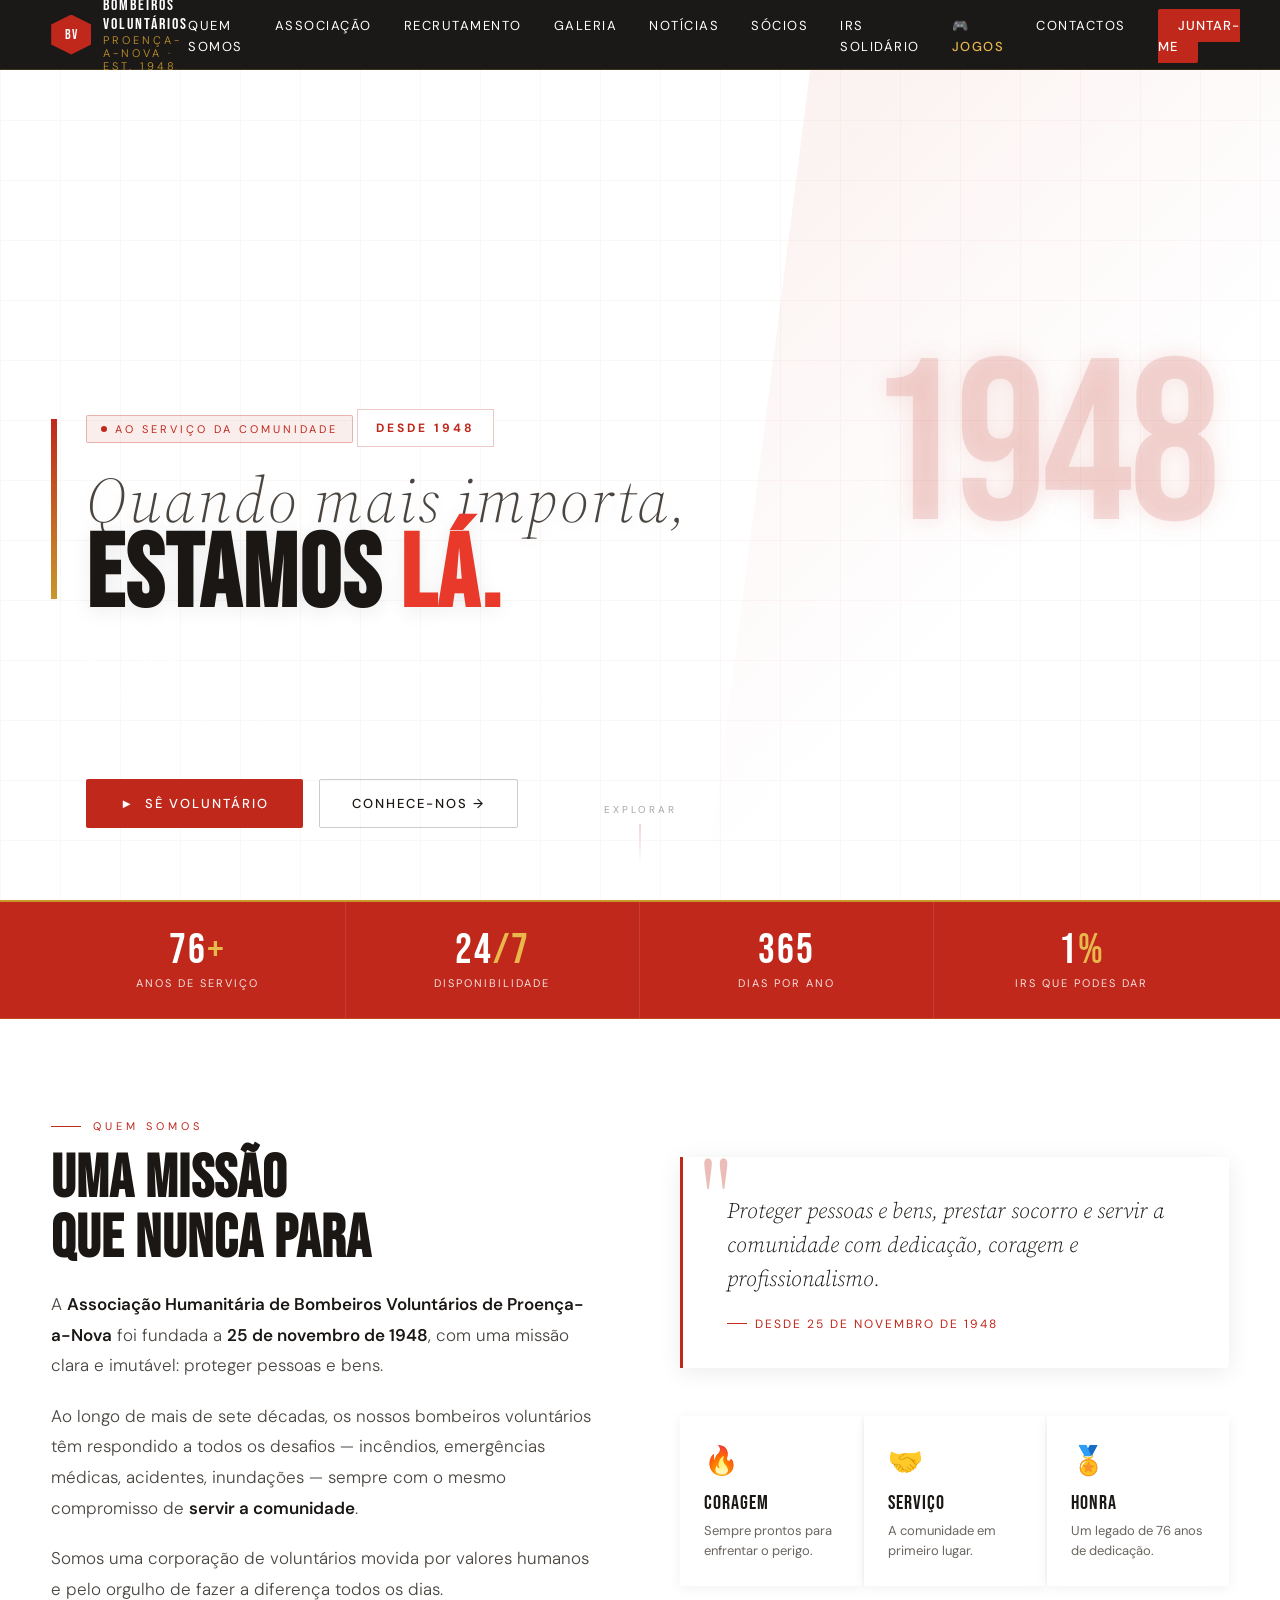
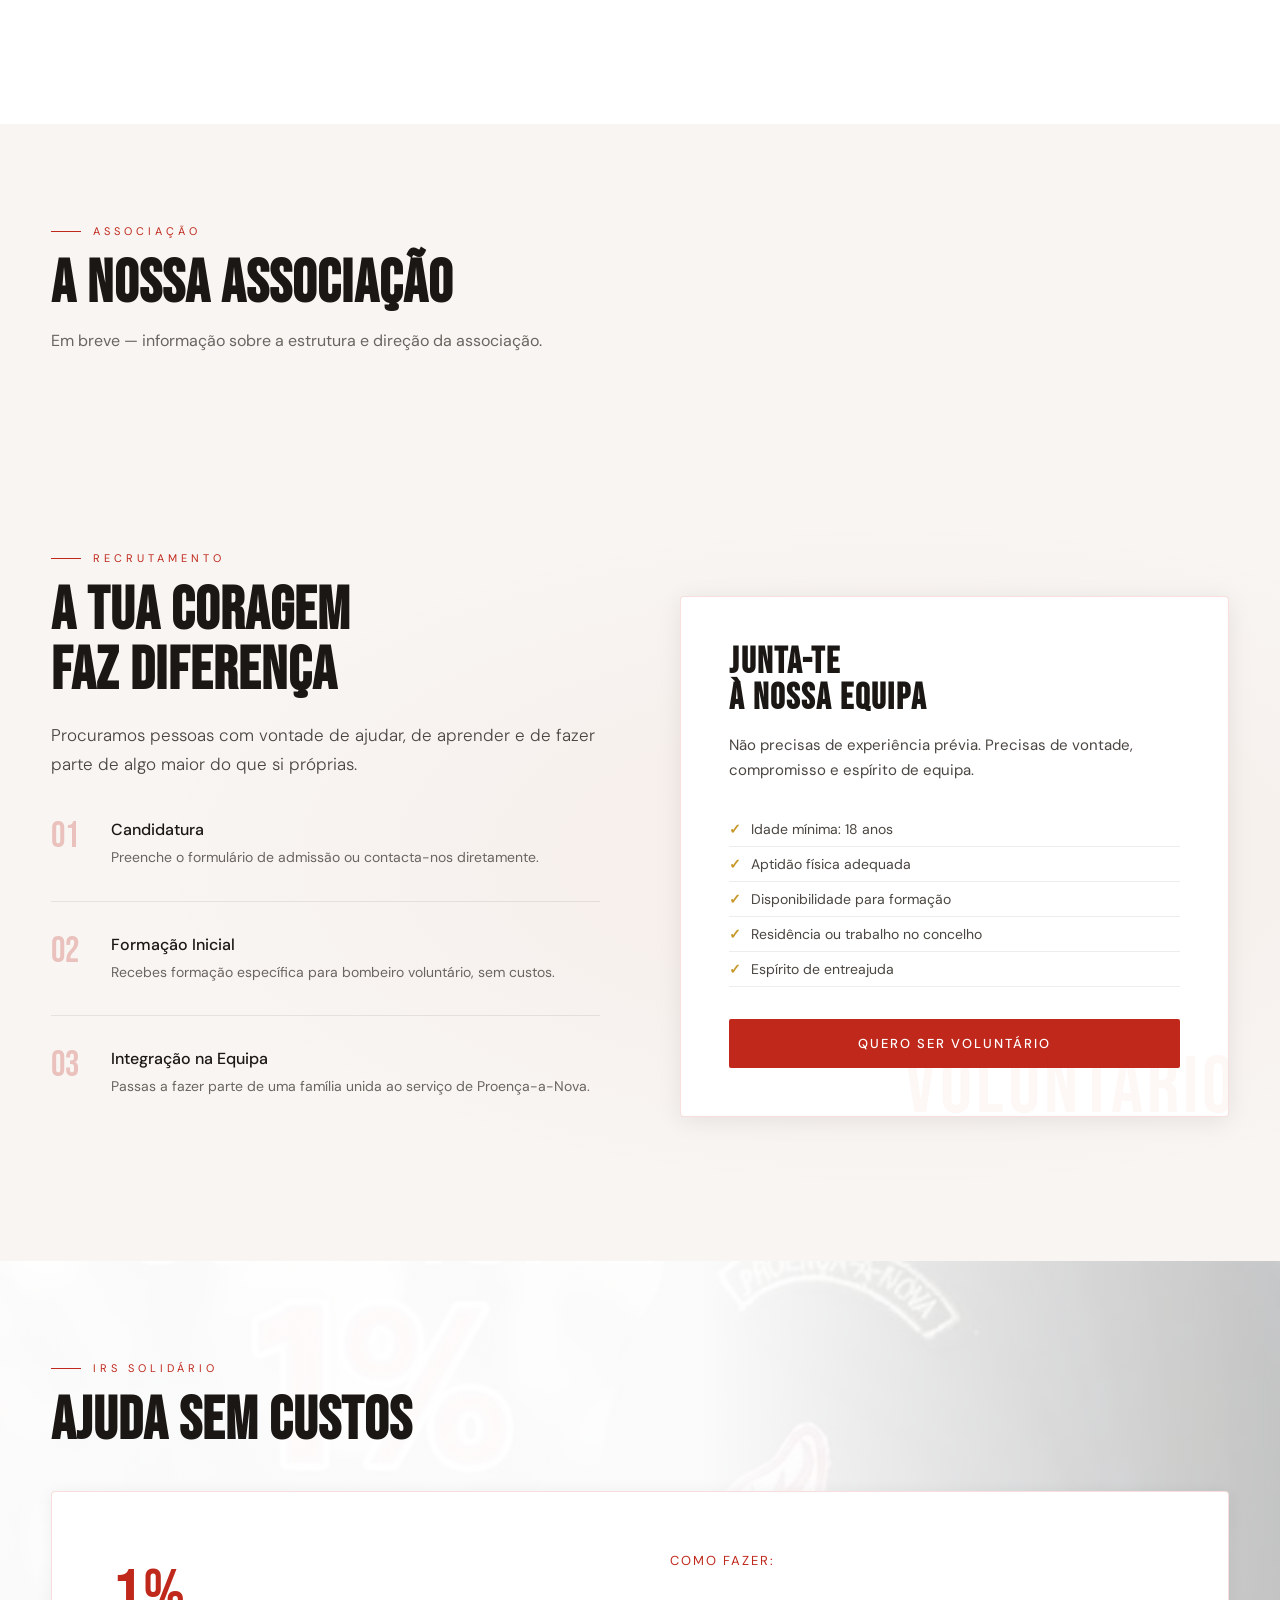
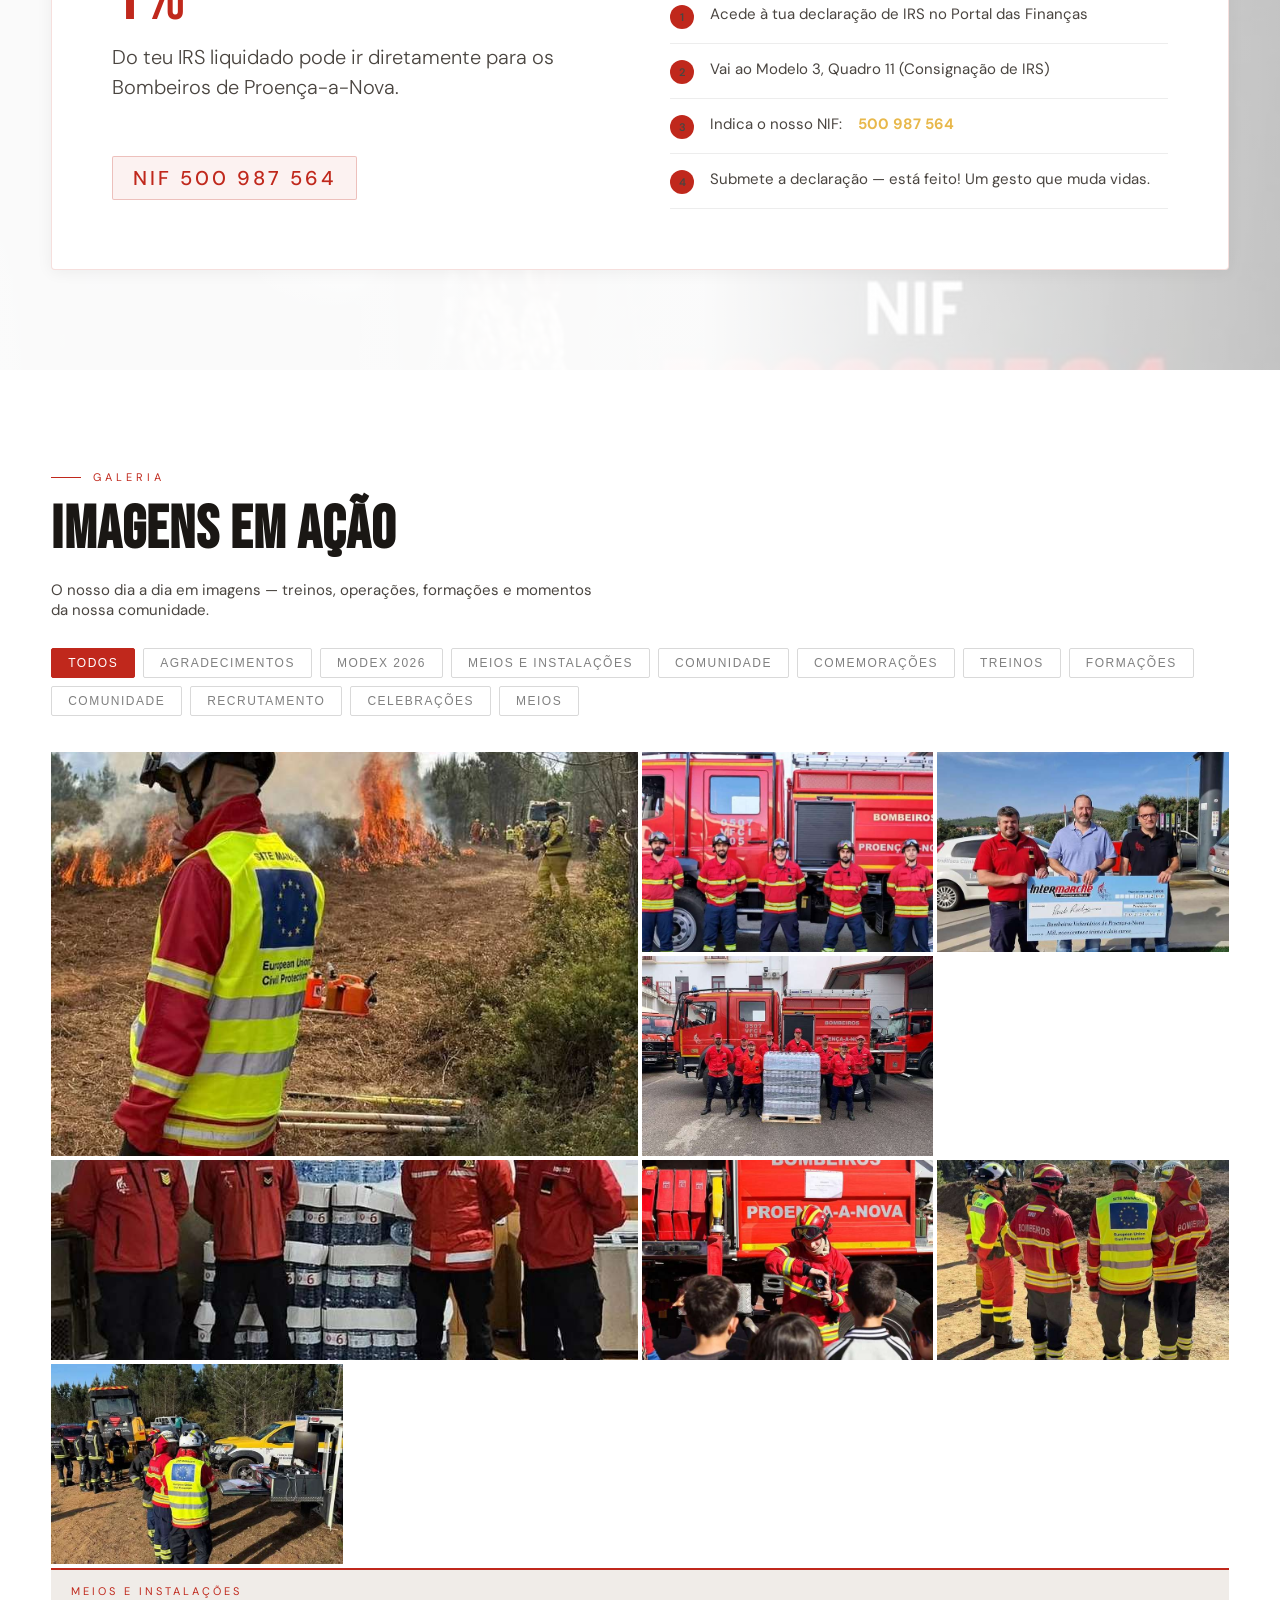
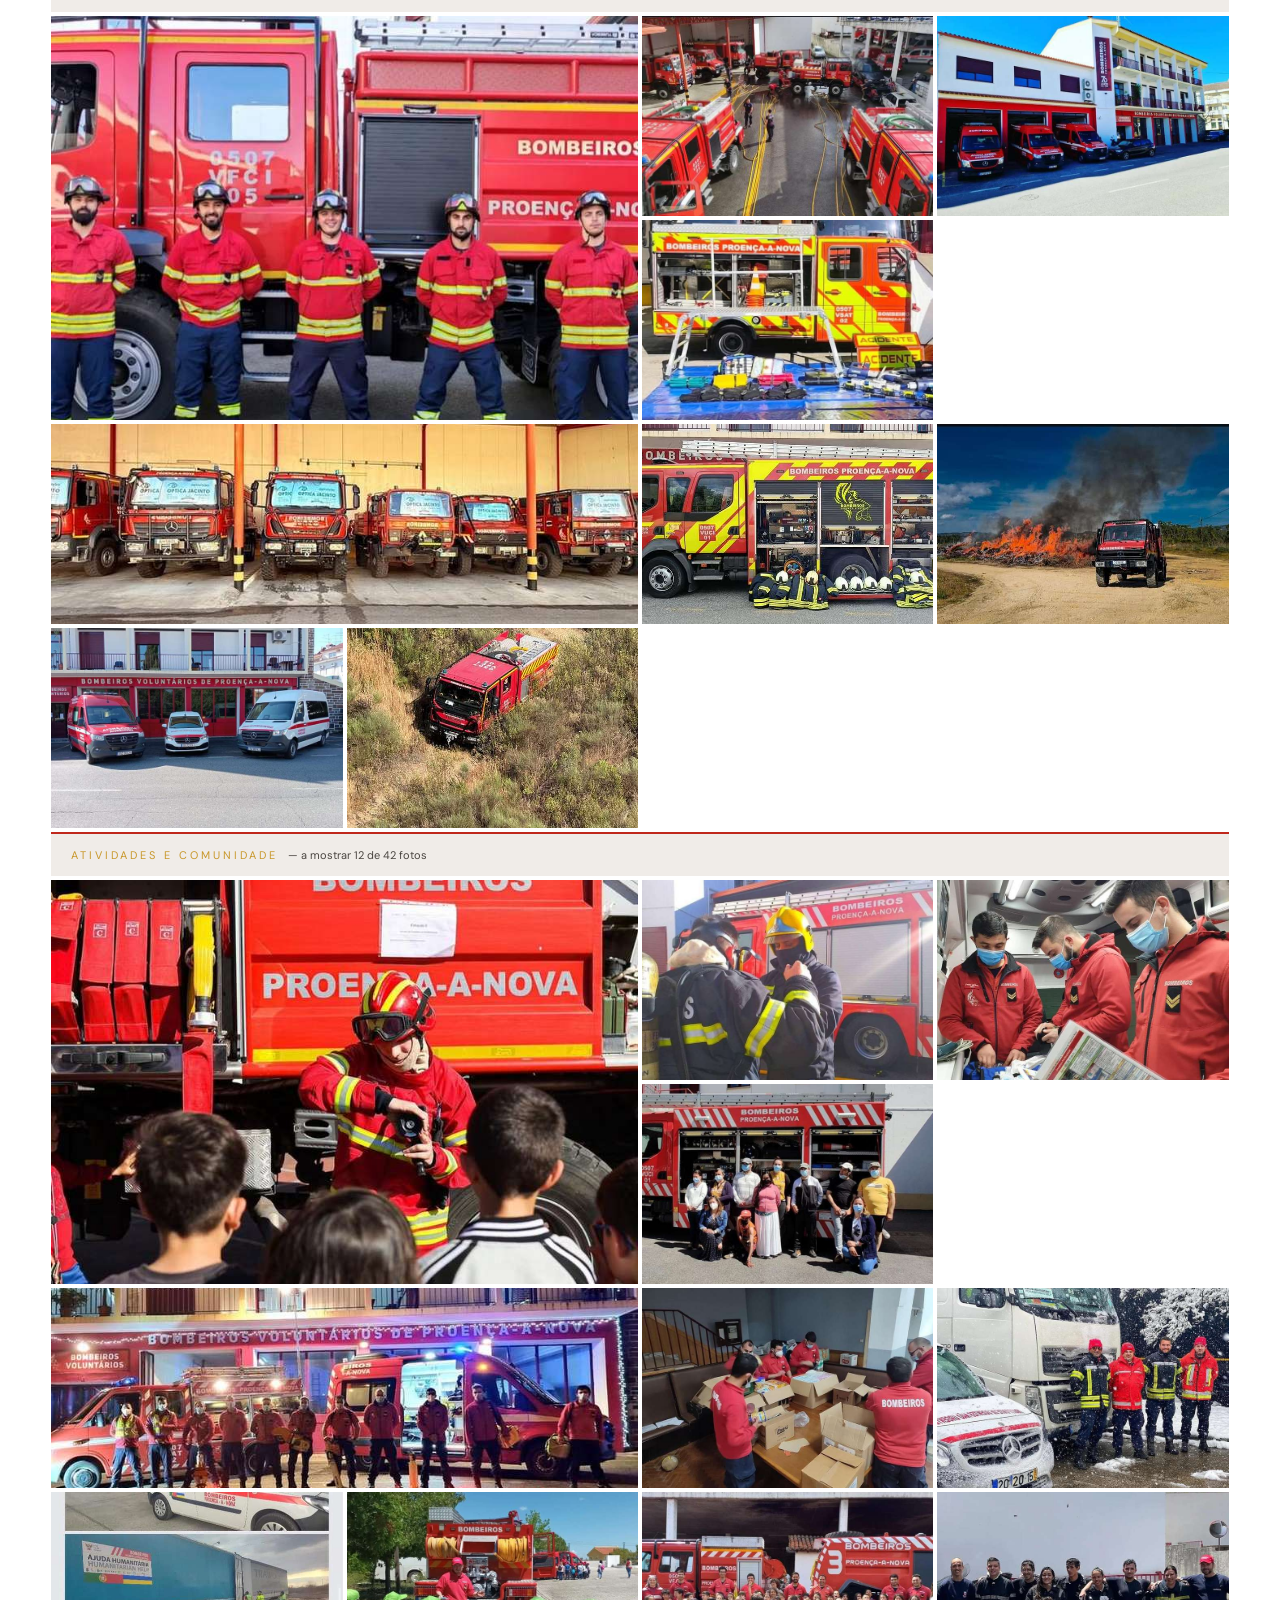
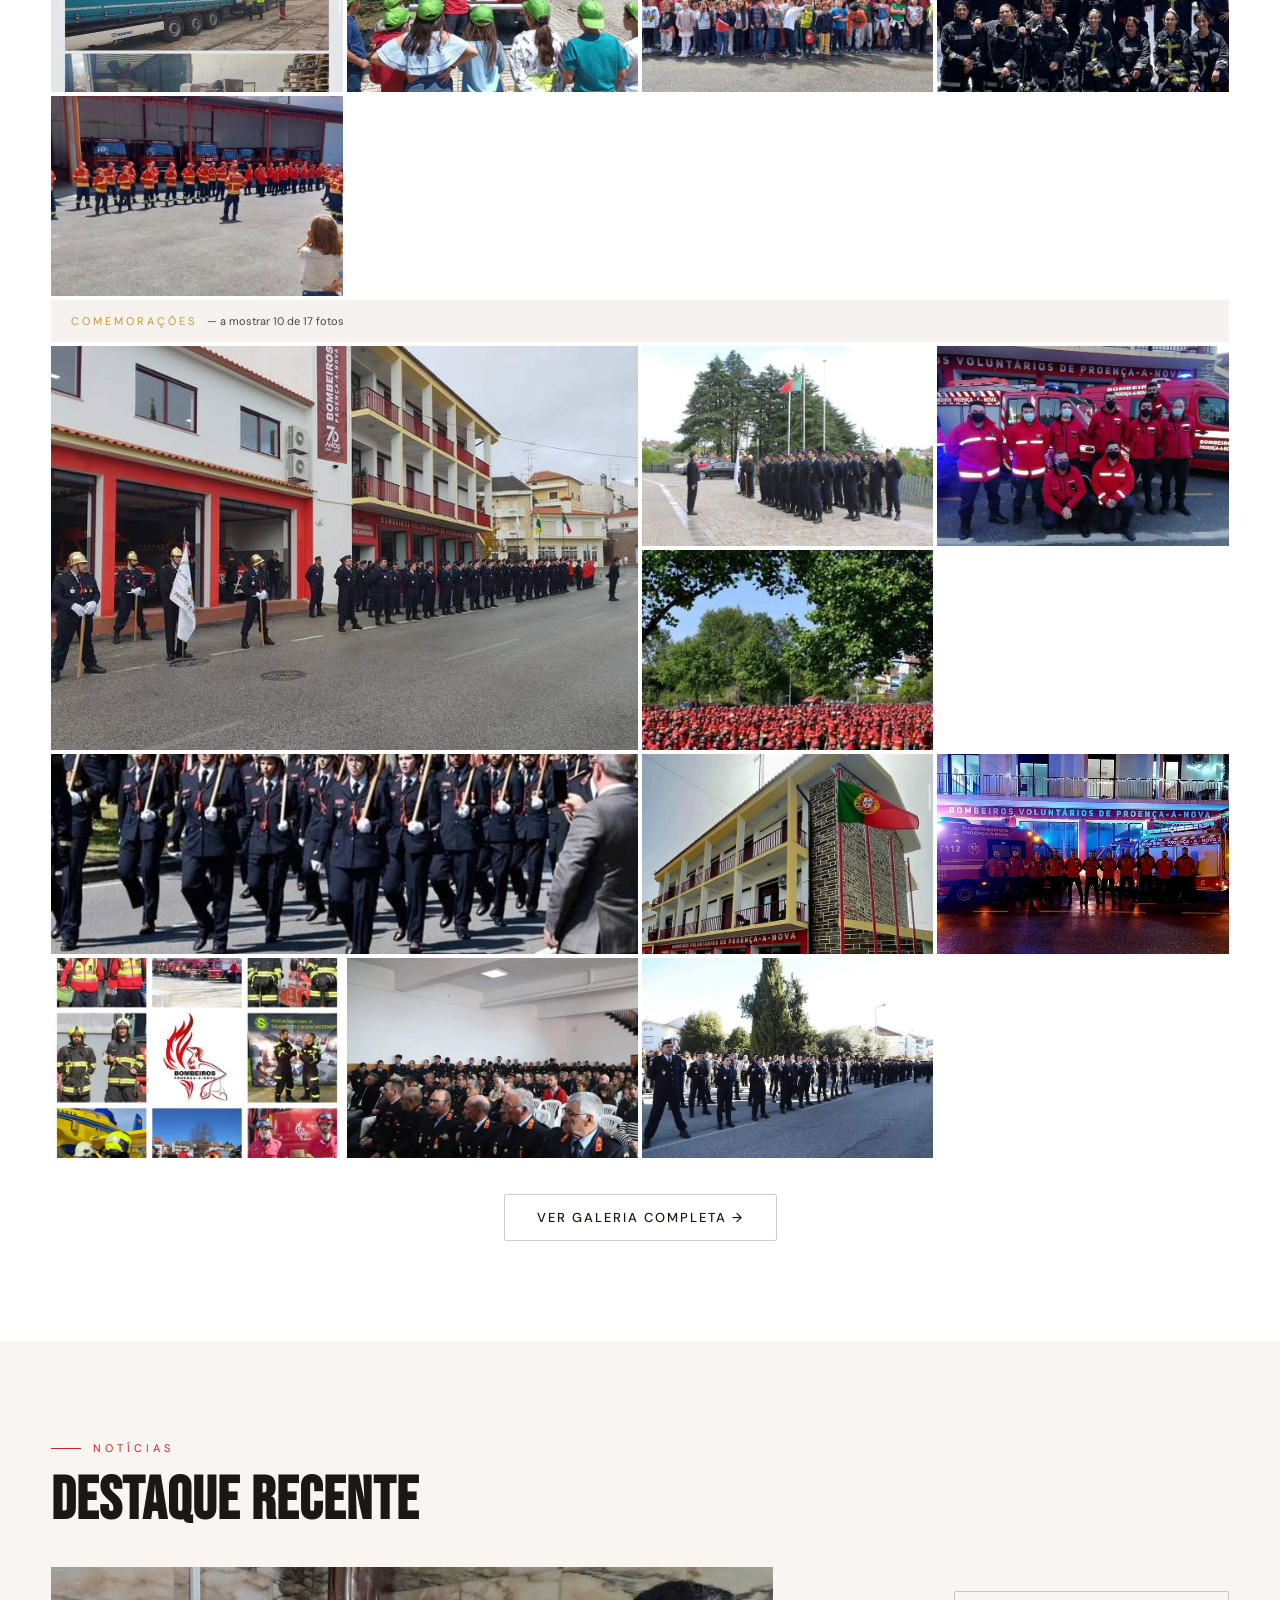
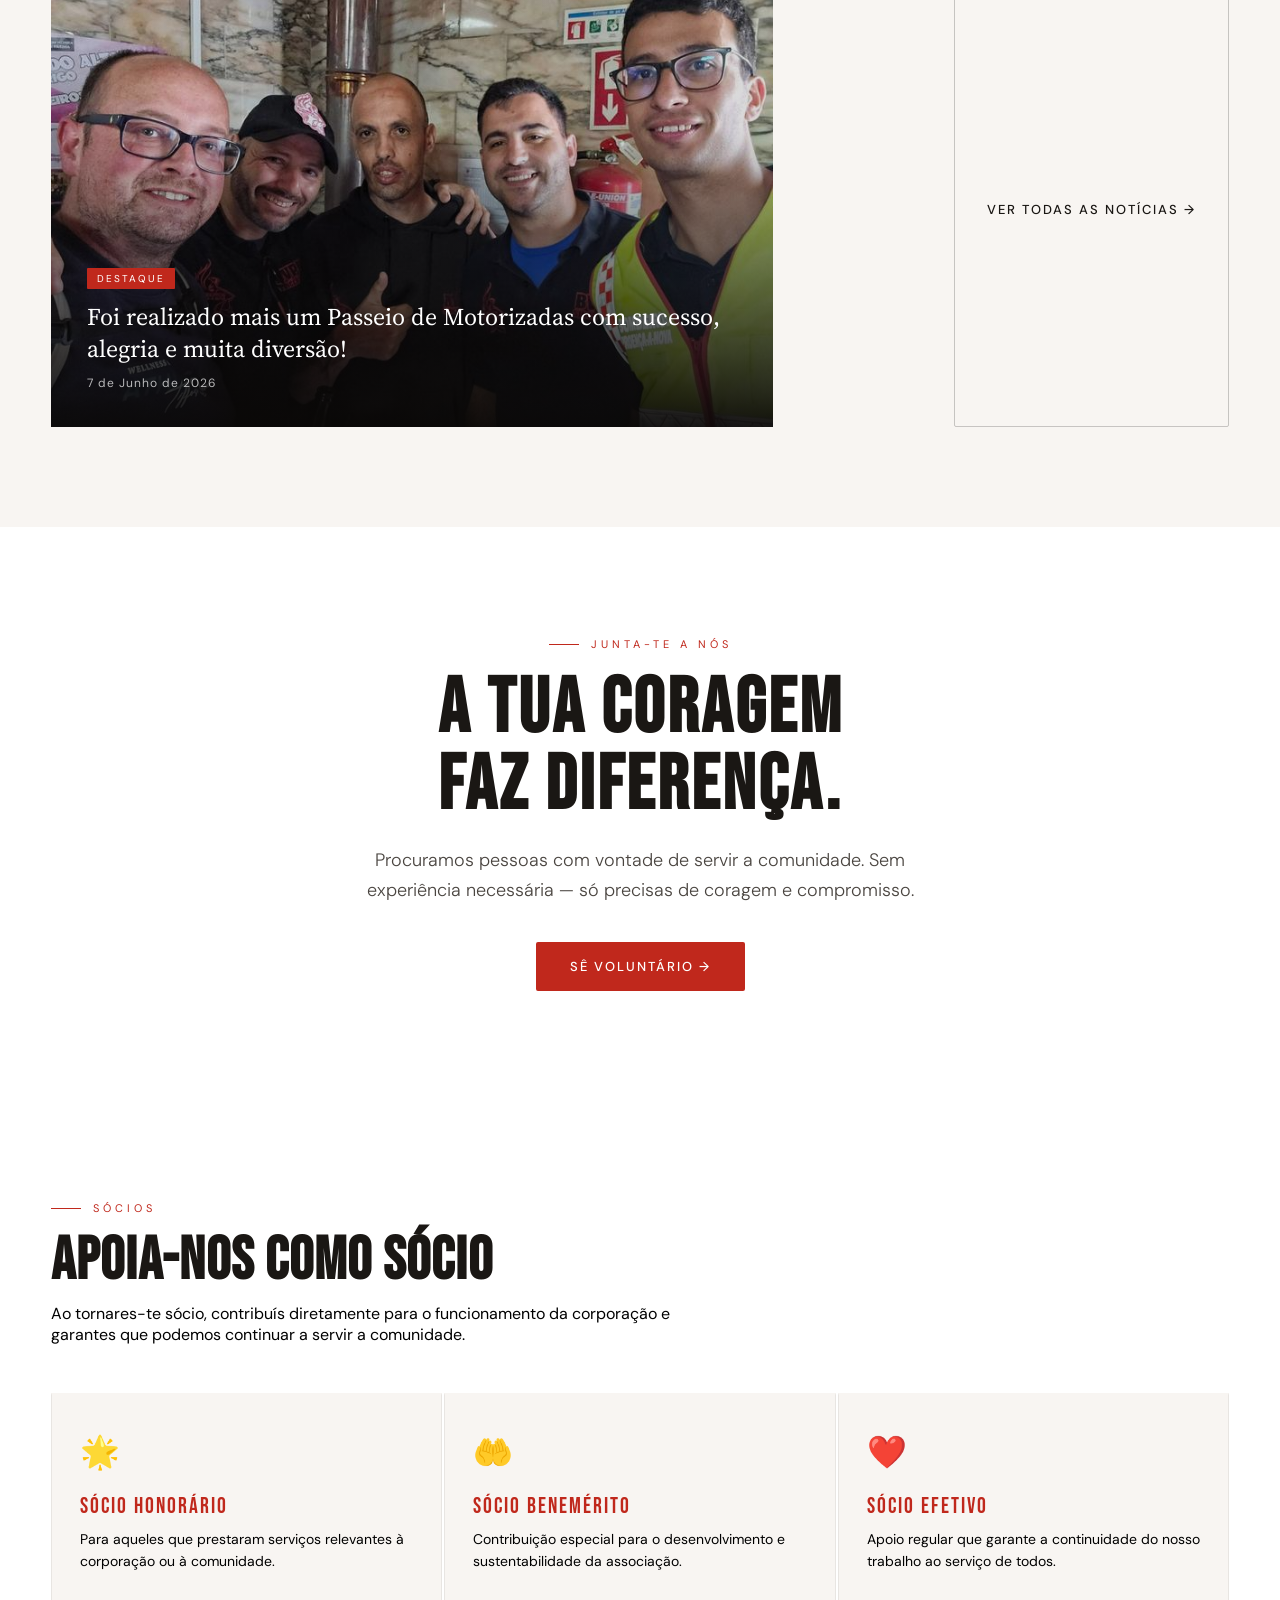
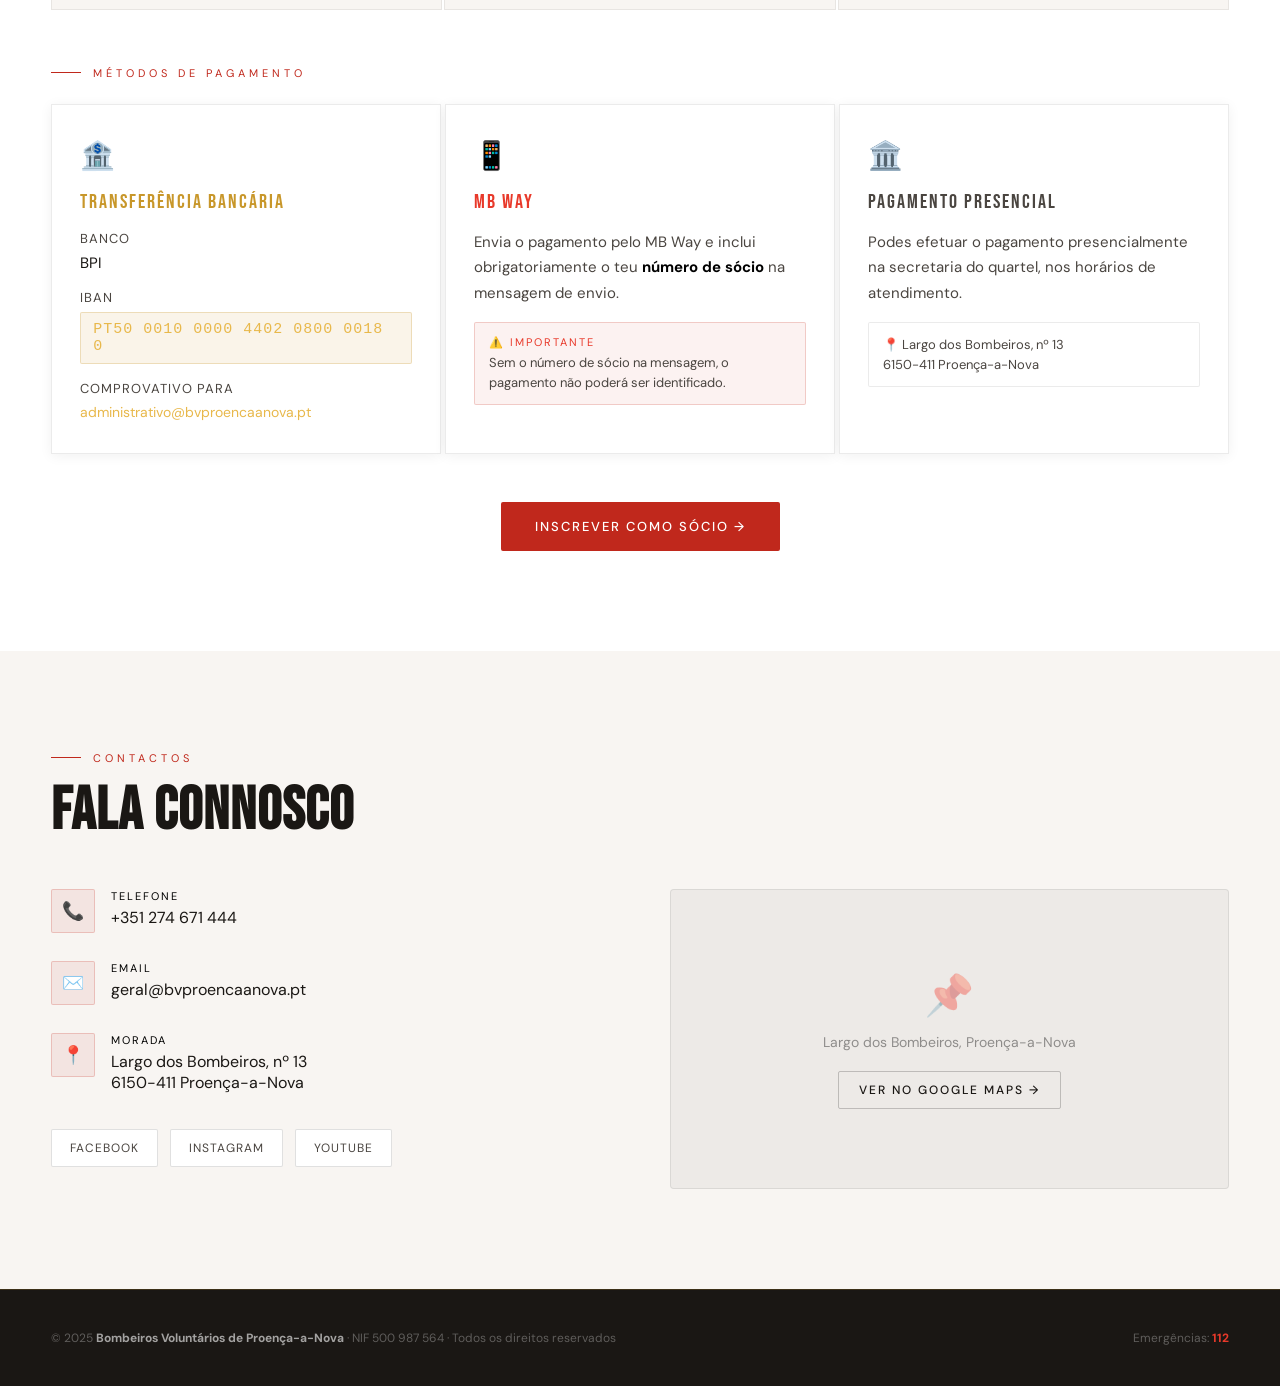
==== index.html @ 2984156a "Add files via upload" ====
<!DOCTYPE html>
<html lang="pt">
<head>
<meta charset="UTF-8">
  <meta name="description" content="Bombeiros Voluntários de Proença-a-Nova — Ao serviço da comunidade desde 1948. Emergências, recrutamento de voluntários, sócios e IRS solidário. NIF 500987564.">
  <meta name="keywords" content="bombeiros proença-a-nova, bombeiros voluntários proença, BVPN, emergências proença-a-nova, voluntários bombeiros, socorro proença, bombeiros castelo branco">
  <meta name="author" content="Bombeiros Voluntários de Proença-a-Nova">
  <meta name="robots" content="index, follow">
  <meta name="google-site-verification" content="dpBUTK52xkl6ySMt5S706vny4D2Tsi7mAB_kO_FkLY8">
  <link rel="canonical" href="https://bvproencanova.pt">

  <!-- Open Graph (Facebook, WhatsApp, etc.) -->
  <meta property="og:type" content="website">
  <meta property="og:title" content="Bombeiros Voluntários de Proença-a-Nova">
  <meta property="og:description" content="Ao serviço da comunidade desde 1948. Emergências 112. Recrutamento de voluntários aberto.">
  <meta property="og:url" content="https://bvproencanova.pt">
  <meta property="og:locale" content="pt_PT">
  <meta property="og:site_name" content="BVPN — Bombeiros Voluntários de Proença-a-Nova">

  <!-- Dados estruturados para o Google (Schema.org) -->
  
<meta name="viewport" content="width=device-width, initial-scale=1.0">
<title>Bombeiros Voluntários de Proença-a-Nova | BVPN | Emergências 112</title>
<link rel="preconnect" href="https://fonts.googleapis.com">
<link href="https://fonts.googleapis.com/css2?family=Bebas+Neue&family=Source+Serif+4:ital,wght@0,300;0,400;0,600;1,300&family=DM+Sans:wght@300;400;500&display=swap" rel="stylesheet">
<link rel="stylesheet" href="style.css">
</head>
<body>

<!-- NAV -->
<nav>
  <a href="#inicio" class="nav-logo">
    <div class="nav-emblem">BV</div>
    <div class="nav-name">
      Bombeiros Voluntários
      <span>Proença-a-Nova · Est. 1948</span>
    </div>
  </a>
  <div class="hamburger" onclick="toggleMenu()">
  ☰
</div>
  <ul class="nav-links">
    <li><a href="#sobre" onclick="navTo('sobre')">Quem Somos</a></li>
    <li><a href="#associacao" onclick="navTo('associacao')">Associação</a></li>
    <li><a href="#recrutamento" onclick="navTo('recrutamento')">Recrutamento</a></li>
    <li><a href="#galeria" onclick="navTo('galeria')">Galeria</a></li>
    <li><a href="#noticias" onclick="navTo('noticias')">Notícias</a></li>
    <li><a href="#socios" onclick="navTo('socios')">Sócios</a></li>
    <li><a href="#irs" onclick="navTo('irs')">IRS Solidário</a></li>
    <li><a href="#" onclick="openGames();return false;" style="color:var(--gold-light);font-weight:500;">🎮 Jogos</a></li>
    <li><a href="#contactos">Contactos</a></li>
    <li><a href="https://docs.google.com/forms/d/e/1FAIpQLScVXfGQLHuPD7L-xPLkF53mUAYQGIiumaa0Vh-1uaxZbrupPg/viewform" target="_blank" class="nav-cta">Juntar-me</a></li>
  </ul>
</nav>

<!-- HERO -->
<section class="hero" id="inicio">
  <div class="hero-bg"></div>
  <div class="hero-grid"></div>
  <div class="hero-accent"></div>
  <div class="hero-year">1948</div>

  <div class="hero-content">
    <div class="hero-badge">Ao serviço da comunidade</div>
    <div class="hero-established">DESDE 1948</div>
    <h1 class="hero-title">
      <span class="thin">Quando mais importa,</span>
      ESTAMOS <span class="accent">LÁ.</span>
    </h1>
    <p class="hero-desc">
      Desde 1948 que protegemos vidas, socorremos pessoas e servimos a comunidade de Proença-a-Nova com dedicação, coragem e profissionalismo.
    </p>
    <div class="hero-actions">
      <a href="https://docs.google.com/forms/d/e/1FAIpQLScVXfGQLHuPD7L-xPLkF53mUAYQGIiumaa0Vh-1uaxZbrupPg/viewform" target="_blank" class="btn-primary">
        <span>&#9658;</span> Sê Voluntário
      </a>
      <a href="#sobre" class="btn-secondary">
        Conhece-nos →
      </a>
    </div>
  </div>

  <div class="hero-scroll">Explorar</div>
</section>

<!-- STATS -->
<div class="stats-bar">
  <div class="stats-inner">
    <div class="stat-item">
      <div class="stat-num">76<span>+</span></div>
      <div class="stat-label">Anos de serviço</div>
    </div>
    <div class="stat-item">
      <div class="stat-num">24<span>/7</span></div>
      <div class="stat-label">Disponibilidade</div>
    </div>
    <div class="stat-item">
      <div class="stat-num">365</div>
      <div class="stat-label">Dias por ano</div>
    </div>
    <div class="stat-item">
      <div class="stat-num">1<span>%</span></div>
      <div class="stat-label">IRS que podes dar</div>
    </div>
  </div>
</div>

<!-- SOBRE -->
<section class="about" id="sobre">
  <div class="section-inner">
    <div class="about-grid">
      <div class="about-text fade-in">
        <div class="section-label">Quem somos</div>
        <h2 class="section-title" style="color:#1a1714;">Uma Missão<br>Que Nunca Para</h2>
        <p>A <strong>Associação Humanitária de Bombeiros Voluntários de Proença-a-Nova</strong> foi fundada a <strong>25 de novembro de 1948</strong>, com uma missão clara e imutável: proteger pessoas e bens.</p>
        <p>Ao longo de mais de sete décadas, os nossos bombeiros voluntários têm respondido a todos os desafios — incêndios, emergências médicas, acidentes, inundações — sempre com o mesmo compromisso de <strong>servir a comunidade</strong>.</p>
        <p>Somos uma corporação de voluntários movida por valores humanos e pelo orgulho de fazer a diferença todos os dias.</p>
      </div>

      <div class="about-visual fade-in">
        <div class="about-quote-block">
          <p class="about-quote">Proteger pessoas e bens, prestar socorro e servir a comunidade com dedicação, coragem e profissionalismo.</p>
          <div class="about-founded">Desde 25 de novembro de 1948</div>
        </div>

        <div class="pillars">
          <div class="pillar">
            <div class="pillar-icon">🔥</div>
            <div class="pillar-title">Coragem</div>
            <div class="pillar-text">Sempre prontos para enfrentar o perigo.</div>
          </div>
          <div class="pillar">
            <div class="pillar-icon">🤝</div>
            <div class="pillar-title">Serviço</div>
            <div class="pillar-text">A comunidade em primeiro lugar.</div>
          </div>
          <div class="pillar">
            <div class="pillar-icon">🏅</div>
            <div class="pillar-title">Honra</div>
            <div class="pillar-text">Um legado de 76 anos de dedicação.</div>
          </div>
        </div>
      </div>
    </div>
  </div>
</section>


<!-- ASSOCIAÇÃO -->
<section style="background:#f8f5f2; padding:100px 4vw;" id="associacao">
  <div class="section-inner" style="max-width:1200px;margin:0 auto;">
    <div class="section-label">Associação</div>
    <h2 class="section-title" style="margin-bottom:16px;">A Nossa Associação</h2>
    <p style="color:#6a6560;font-size:16px;max-width:560px;">Em breve — informação sobre a estrutura e direção da associação.</p>
  </div>
</section>

<!-- RECRUTAMENTO -->
<section class="recruit" id="recrutamento">
  <div class="section-inner">
    <div class="recruit-grid">
      <div class="fade-in">
        <div class="section-label">Recrutamento</div>
        <h2 class="section-title">A Tua Coragem<br>Faz Diferença</h2>
        <p style="font-size:17px; color:#4a4540; line-height:1.7; margin-bottom:8px; font-weight:300;">Procuramos pessoas com vontade de ajudar, de aprender e de fazer parte de algo maior do que si próprias.</p>

        <div class="recruit-steps">
          <div class="recruit-step">
            <div class="step-num">01</div>
            <div class="step-content">
              <h4>Candidatura</h4>
              <p>Preenche o formulário de admissão ou contacta-nos diretamente.</p>
            </div>
          </div>
          <div class="recruit-step">
            <div class="step-num">02</div>
            <div class="step-content">
              <h4>Formação Inicial</h4>
              <p>Recebes formação específica para bombeiro voluntário, sem custos.</p>
            </div>
          </div>
          <div class="recruit-step">
            <div class="step-num">03</div>
            <div class="step-content">
              <h4>Integração na Equipa</h4>
              <p>Passas a fazer parte de uma família unida ao serviço de Proença-a-Nova.</p>
            </div>
          </div>
        </div>
      </div>

      <div class="recruit-card fade-in">
        <h3>Junta-te<br>à Nossa Equipa</h3>
        <p>Não precisas de experiência prévia. Precisas de vontade, compromisso e espírito de equipa.</p>
        <ul class="recruit-reqs">
          <li>
            
            Idade mínima: 18 anos
          </li>
          <li>
            
            Aptidão física adequada
          </li>
          <li>
           
            Disponibilidade para formação
          </li>
          <li>
            
            Residência ou trabalho no concelho
          </li>
          <li>
            
            Espírito de entreajuda
          </li>
        </ul>
        <a href="https://docs.google.com/forms/d/e/1FAIpQLScVXfGQLHuPD7L-xPLkF53mUAYQGIiumaa0Vh-1uaxZbrupPg/viewform" target="_blank" class="btn-primary" style="width:100%; justify-content:center;">
          Quero ser Voluntário
        </a>
      </div>
    </div>
  </div>
</section>

<!-- IRS SOLIDÁRIO -->
<section class="irs-section" id="irs">
  <div class="section-inner">
    <div class="section-label">IRS Solidário</div>
    <h2 class="section-title" style="margin-bottom:40px;">Ajuda sem Custos</h2>

    <div class="irs-card fade-in">
      <div>
        <div class="irs-number">1%</div>
        <p style="font-size:20px; color:#4a4540; font-weight:300; margin-bottom:24px; line-height:1.5;">
          Do teu IRS liquidado pode ir diretamente para os Bombeiros de Proença-a-Nova.
          <strong style="color:white;">Não pagas mais. Não recebes menos.</strong>
        </p>
        <div class="irs-nif">NIF 500 987 564</div>
      </div>

      <div>
        <p style="font-size:13px; letter-spacing:2px; text-transform:uppercase; color:var(--red); margin-bottom:20px;">Como fazer:</p>
        <ul class="irs-steps">
          <li>
            <span>1</span>
            Acede à tua declaração de IRS no Portal das Finanças
          </li>
          <li>
            <span>2</span>
            Vai ao Modelo 3, Quadro 11 (Consignação de IRS)
          </li>
          <li>
            <span>3</span>
            Indica o nosso NIF: <strong style="color:var(--gold-light);">500 987 564</strong>
          </li>
          <li>
            <span>4</span>
            Submete a declaração — está feito! Um gesto que muda vidas.
          </li>
        </ul>
      </div>
    </div>
  </div>
</section>


<!-- GALERIA -->
<section class="galeria" id="galeria">
  <div class="section-inner">
    <div class="section-label">Galeria</div>
    <h2 class="section-title" style="margin-bottom:20px;">Imagens em Ação</h2>
    <p style="color:#4a4540;font-size:15px;margin-bottom:28px;max-width:560px;">O nosso dia a dia em imagens — treinos, operações, formações e momentos da nossa comunidade.</p>

    <div class="gallery-cats">
      <button class="gallery-cat active">Todos</button>
      <button class="gallery-cat">Agradecimentos</button>
      <button class="gallery-cat">MODEX 2026</button>
      <button class="gallery-cat">Meios e Instalações</button>
      <button class="gallery-cat">Comunidade</button>
      <button class="gallery-cat">Comemorações</button>
      <button class="gallery-cat">Treinos</button>
      <button class="gallery-cat">Formações</button>
      <button class="gallery-cat">Comunidade</button>
      <button class="gallery-cat">Recrutamento</button>
      <button class="gallery-cat">Celebrações</button>
      <button class="gallery-cat">Meios</button>
    </div>

    <div class="gallery-grid fade-in">
      <!-- Item destaque (span 2x2) -->
      <div class="gallery-item">
        <img src="[data-uri]" alt="MODEX 2026" loading="lazy">
        <div class="ov"><span class="ov-label">MODEX 2026</span></div>
      </div>
      <!-- Coluna direita, linha 1 -->
      <div class="gallery-item">
        <img src="[data-uri]" alt="Meios e Instalações" loading="lazy">
        <div class="ov"><span class="ov-label">DECIR 2025</span></div>
      </div>
      <div class="gallery-item">
        <img src="[data-uri]" alt="Agradecimento Intermarché" loading="lazy">
        <div class="ov"><span class="ov-label">Agradecimentos</span></div>
      </div>
      <!-- Linha 2 (debaixo do destaque) -->
      <div class="gallery-item">
        <img src="[data-uri]" alt="Donativo de água" loading="lazy">
        <div class="ov"><span class="ov-label">Agradecimentos</span></div>
      </div>
      <div class="gallery-item">
        <img src="[data-uri]" alt="Donativo de água" loading="lazy">
        <div class="ov"><span class="ov-label">Agradecimentos</span></div>
      </div>
      <!-- Linha 3 — span 2 + 1 + 1 -->
      <div class="gallery-item">
        <img src="[data-uri]" alt="Atividades e Comunidade" loading="lazy">
        <div class="ov"><span class="ov-label">Comunidade</span></div>
      </div>
      <div class="gallery-item">
        <img src="[data-uri]" alt="MODEX 2026 - Equipa" loading="lazy">
        <div class="ov"><span class="ov-label">MODEX 2026</span></div>
      </div>
      <div class="gallery-item">
        <img src="[data-uri]" alt="MODEX 2026 - Operação" loading="lazy">
        <div class="ov"><span class="ov-label">MODEX 2026</span></div>
      </div>
    </div>

    <!-- Meios e Instalações -->
    <div style="margin-top:4px;">
      <div style="background:#f0ece8;padding:14px 20px;margin-bottom:4px;display:flex;align-items:center;gap:10px;border-top:2px solid var(--red);">
        <span style="font-size:11px;letter-spacing:3px;text-transform:uppercase;color:var(--red);">Meios e Instalações</span>
      </div>
      <div class="gallery-grid fade-in">
      <div class="gallery-item">
        <img src="[data-uri]" alt="Meios e Instalações" loading="lazy">
        <div class="ov"><span class="ov-label">Meios e Instalações</span></div>
      </div>      <div class="gallery-item">
        <img src="[data-uri]" alt="Meios e Instalações" loading="lazy">
        <div class="ov"><span class="ov-label">Meios e Instalações</span></div>
      </div>      <div class="gallery-item">
        <img src="[data-uri]" alt="Meios e Instalações" loading="lazy">
        <div class="ov"><span class="ov-label">Meios e Instalações</span></div>
      </div>      <div class="gallery-item">
        <img src="[data-uri]" alt="Meios e Instalações" loading="lazy">
        <div class="ov"><span class="ov-label">Meios e Instalações</span></div>
      </div>      <div class="gallery-item">
        <img src="[data-uri]" alt="Meios e Instalações" loading="lazy">
        <div class="ov"><span class="ov-label">Meios e Instalações</span></div>
      </div>      <div class="gallery-item">
        <img src="[data-uri]" alt="Meios e Instalações" loading="lazy">
        <div class="ov"><span class="ov-label">Meios e Instalações</span></div>
      </div>      <div class="gallery-item">
        <img src="[data-uri]" alt="Meios e Instalações" loading="lazy">
        <div class="ov"><span class="ov-label">Meios e Instalações</span></div>
      </div>      <div class="gallery-item">
        <img src="[data-uri]" alt="Meios e Instalações" loading="lazy">
        <div class="ov"><span class="ov-label">Meios e Instalações</span></div>
      </div>      <div class="gallery-item">
        <img src="[data-uri]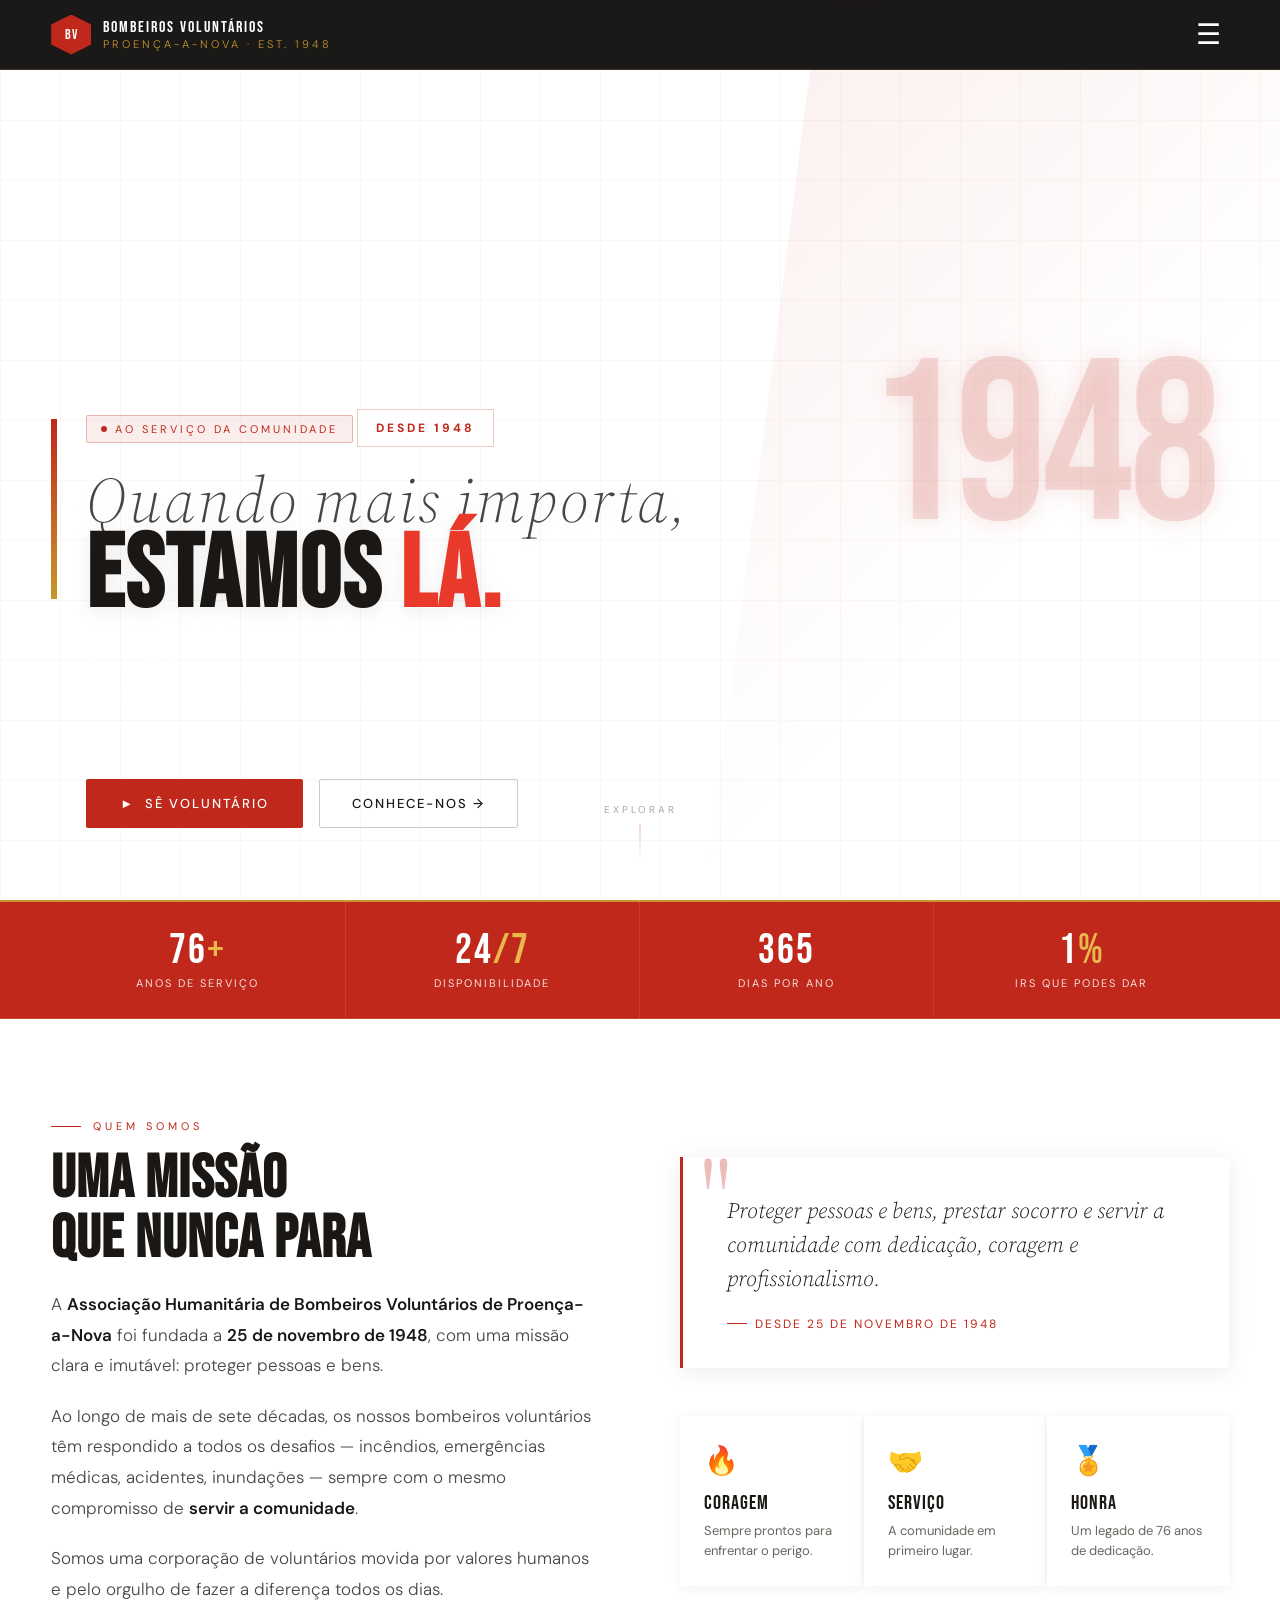
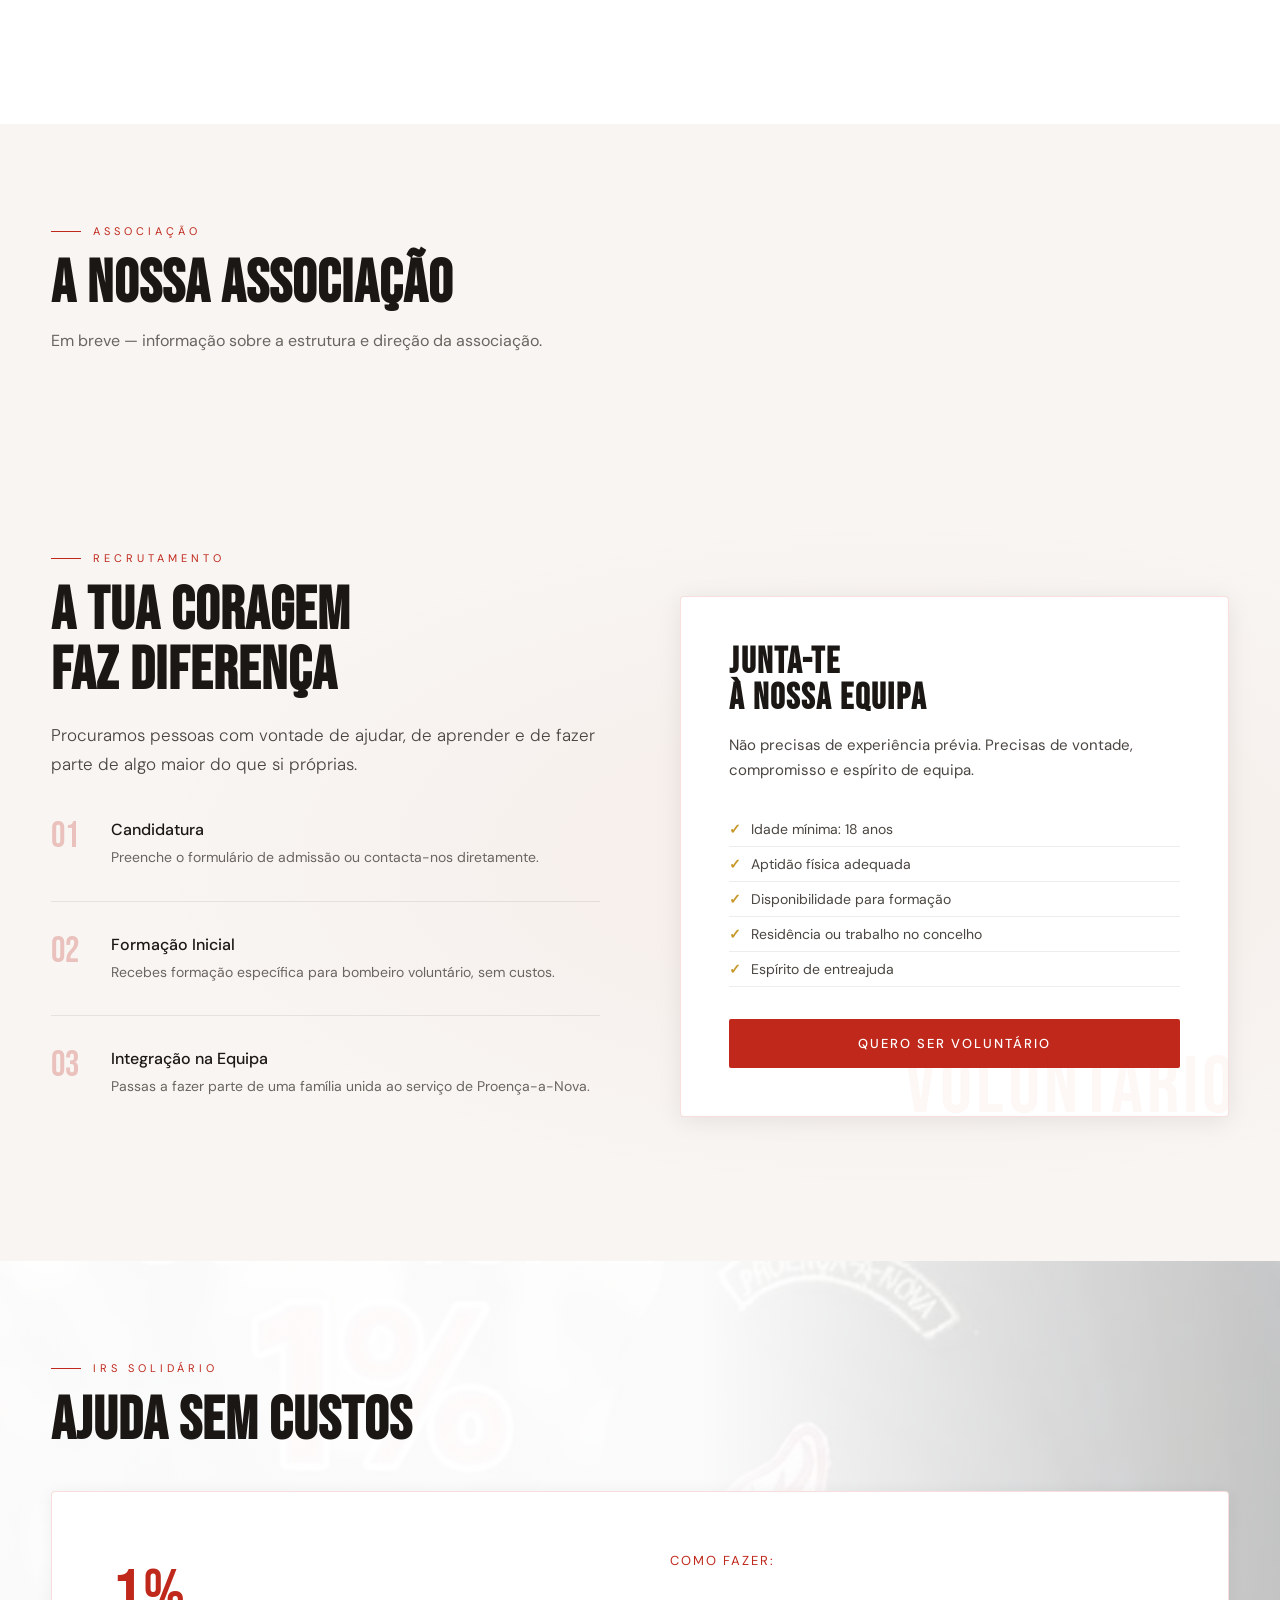
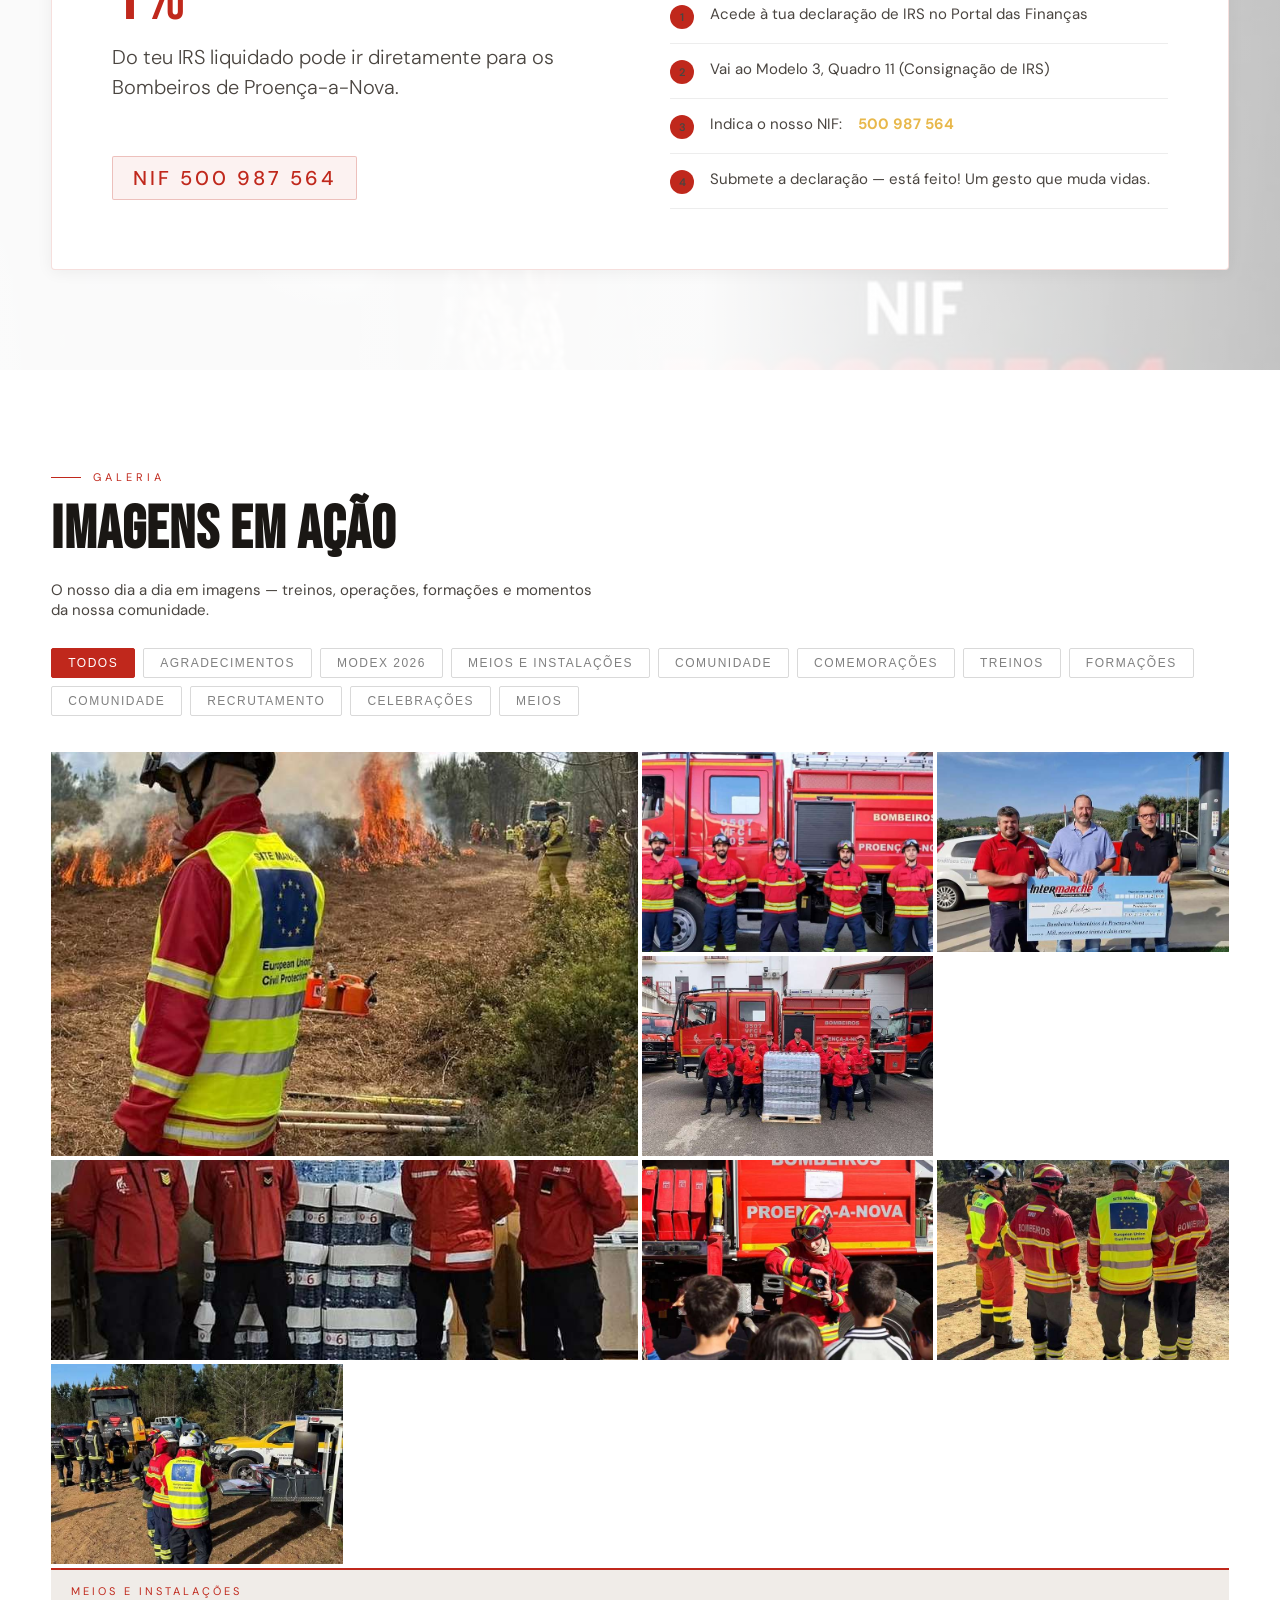
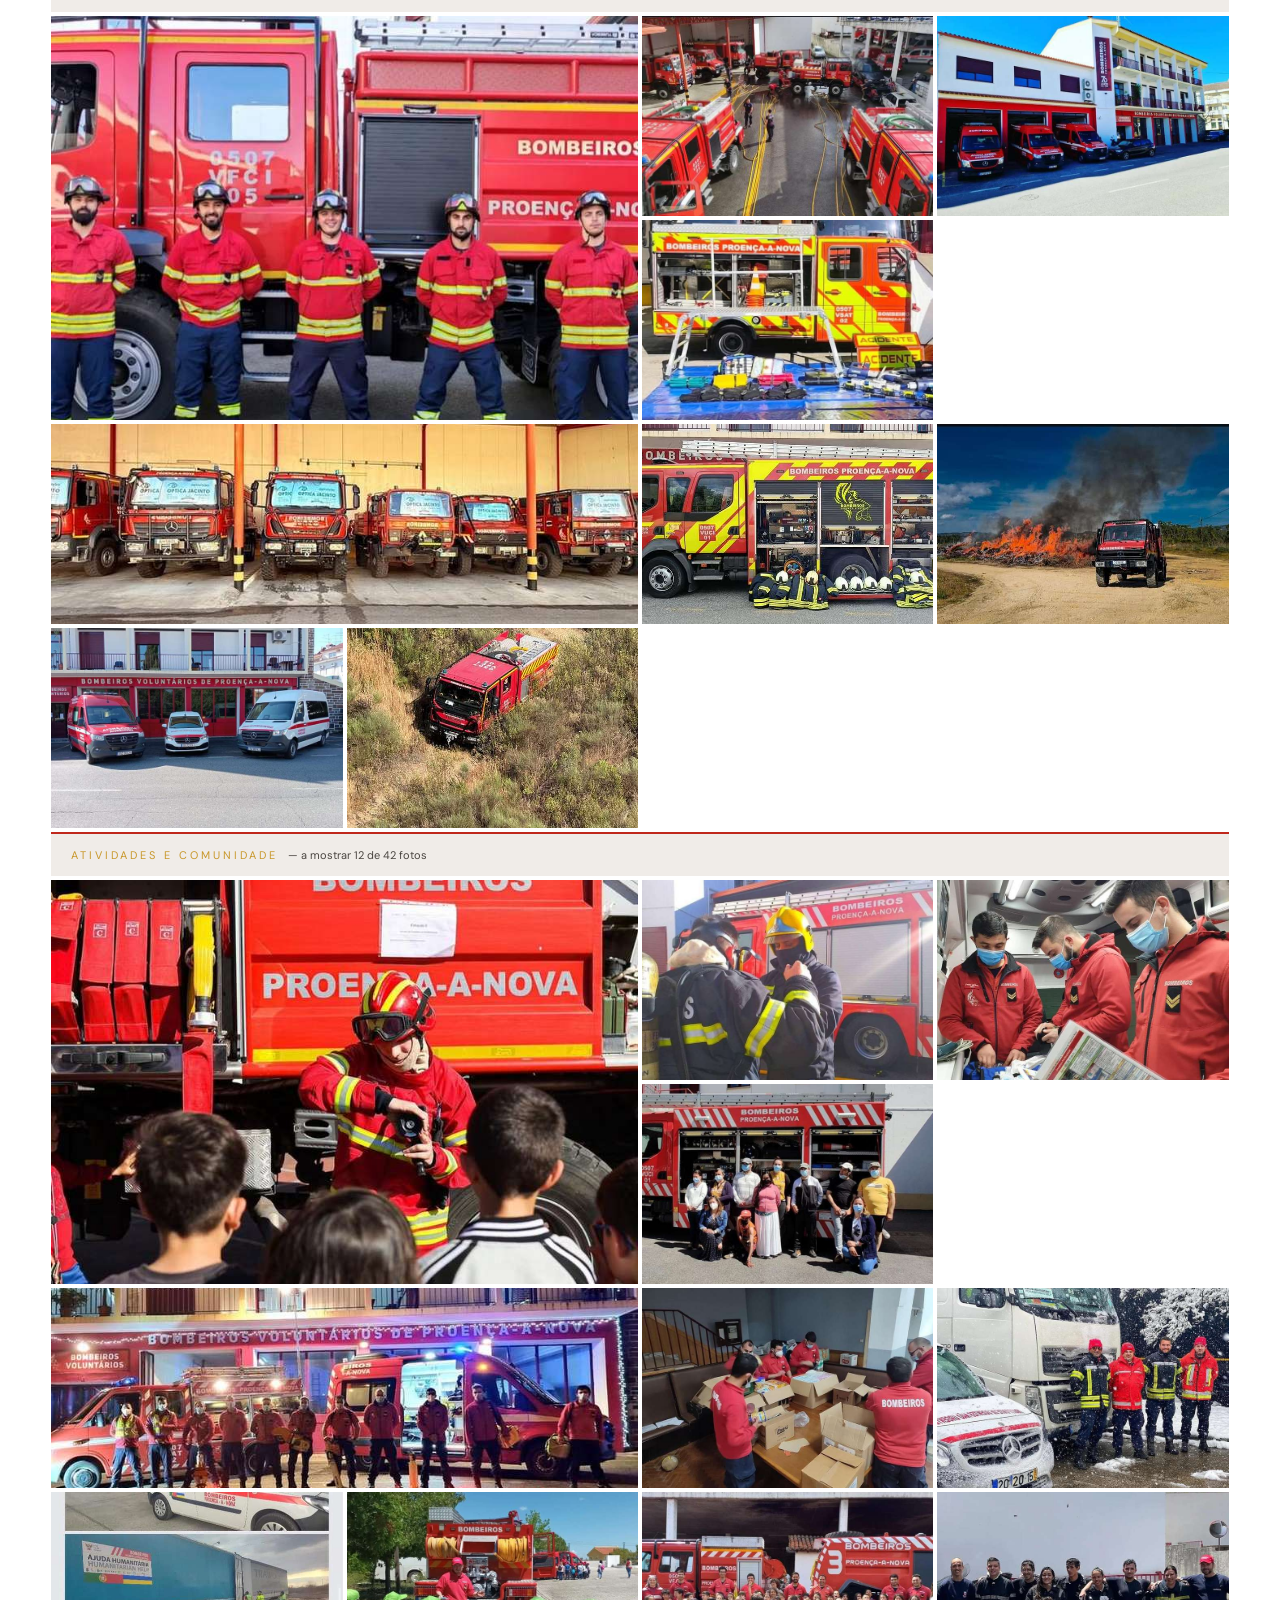
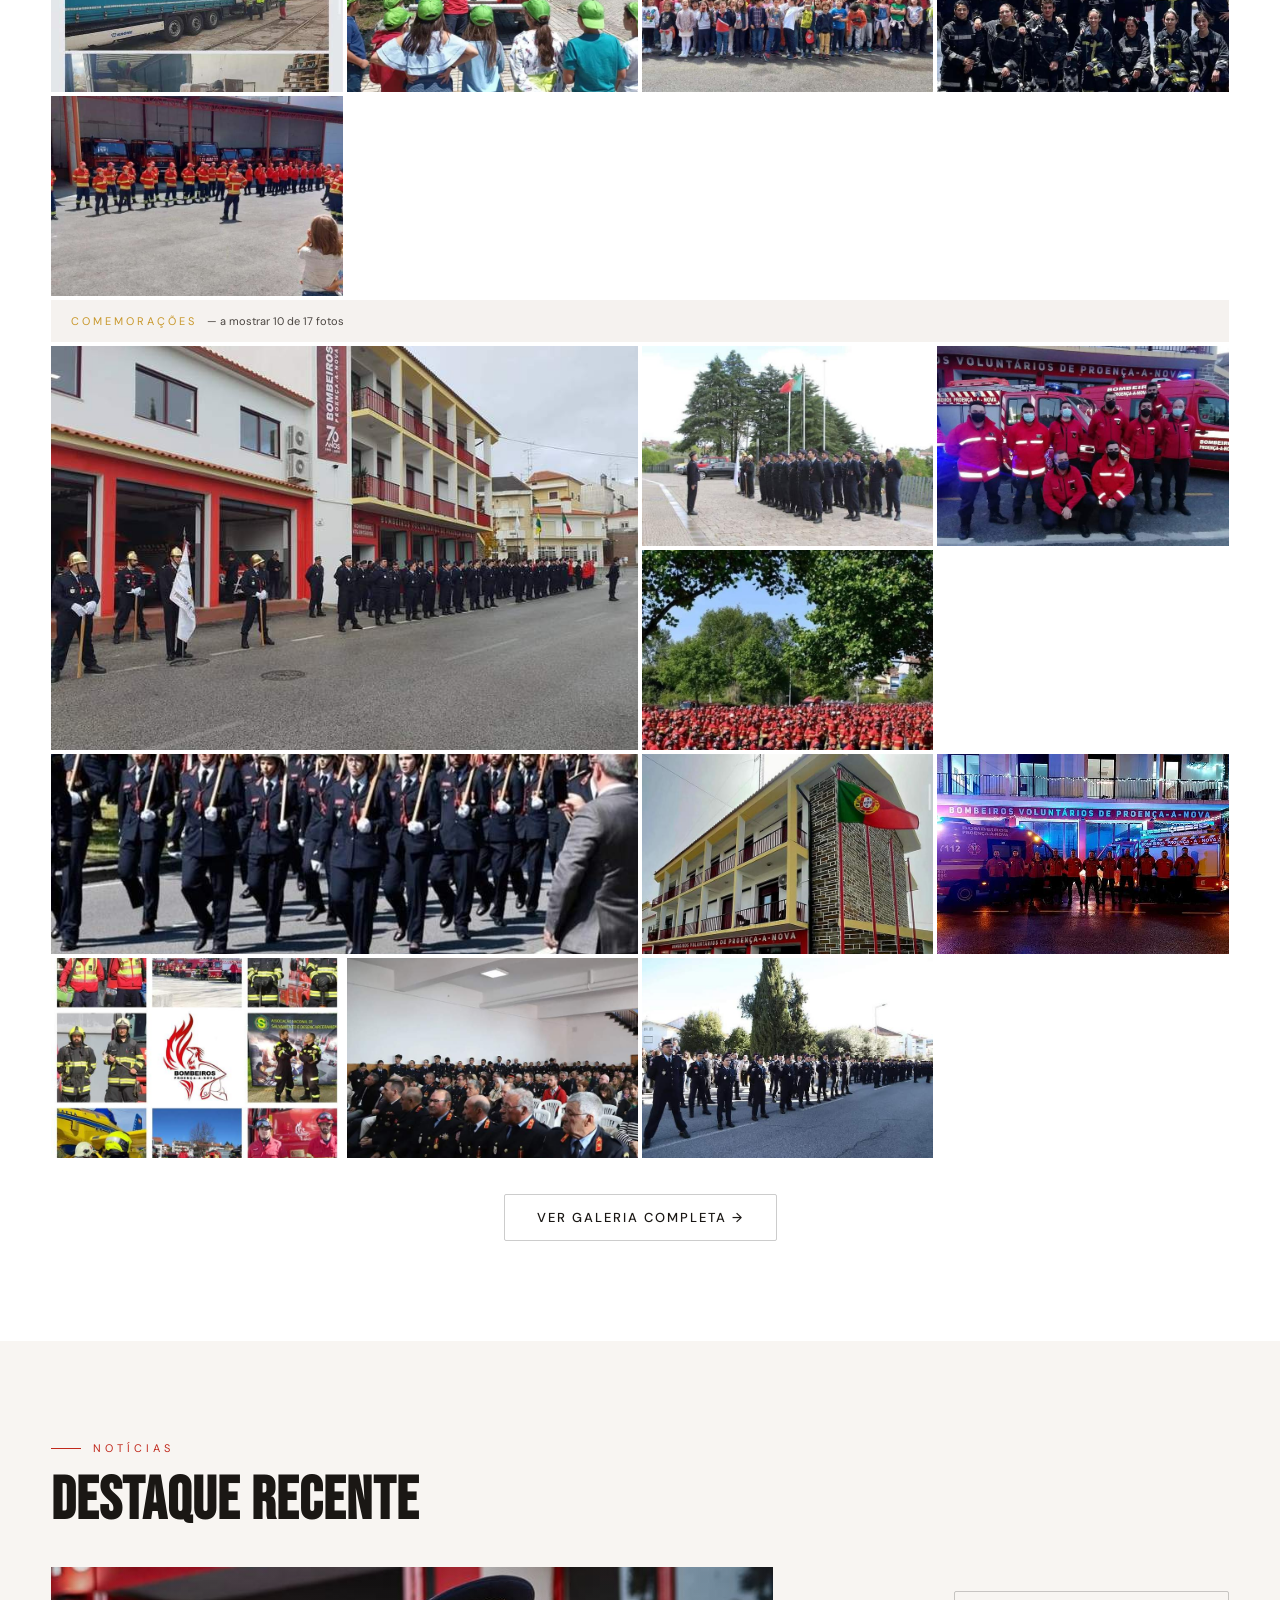
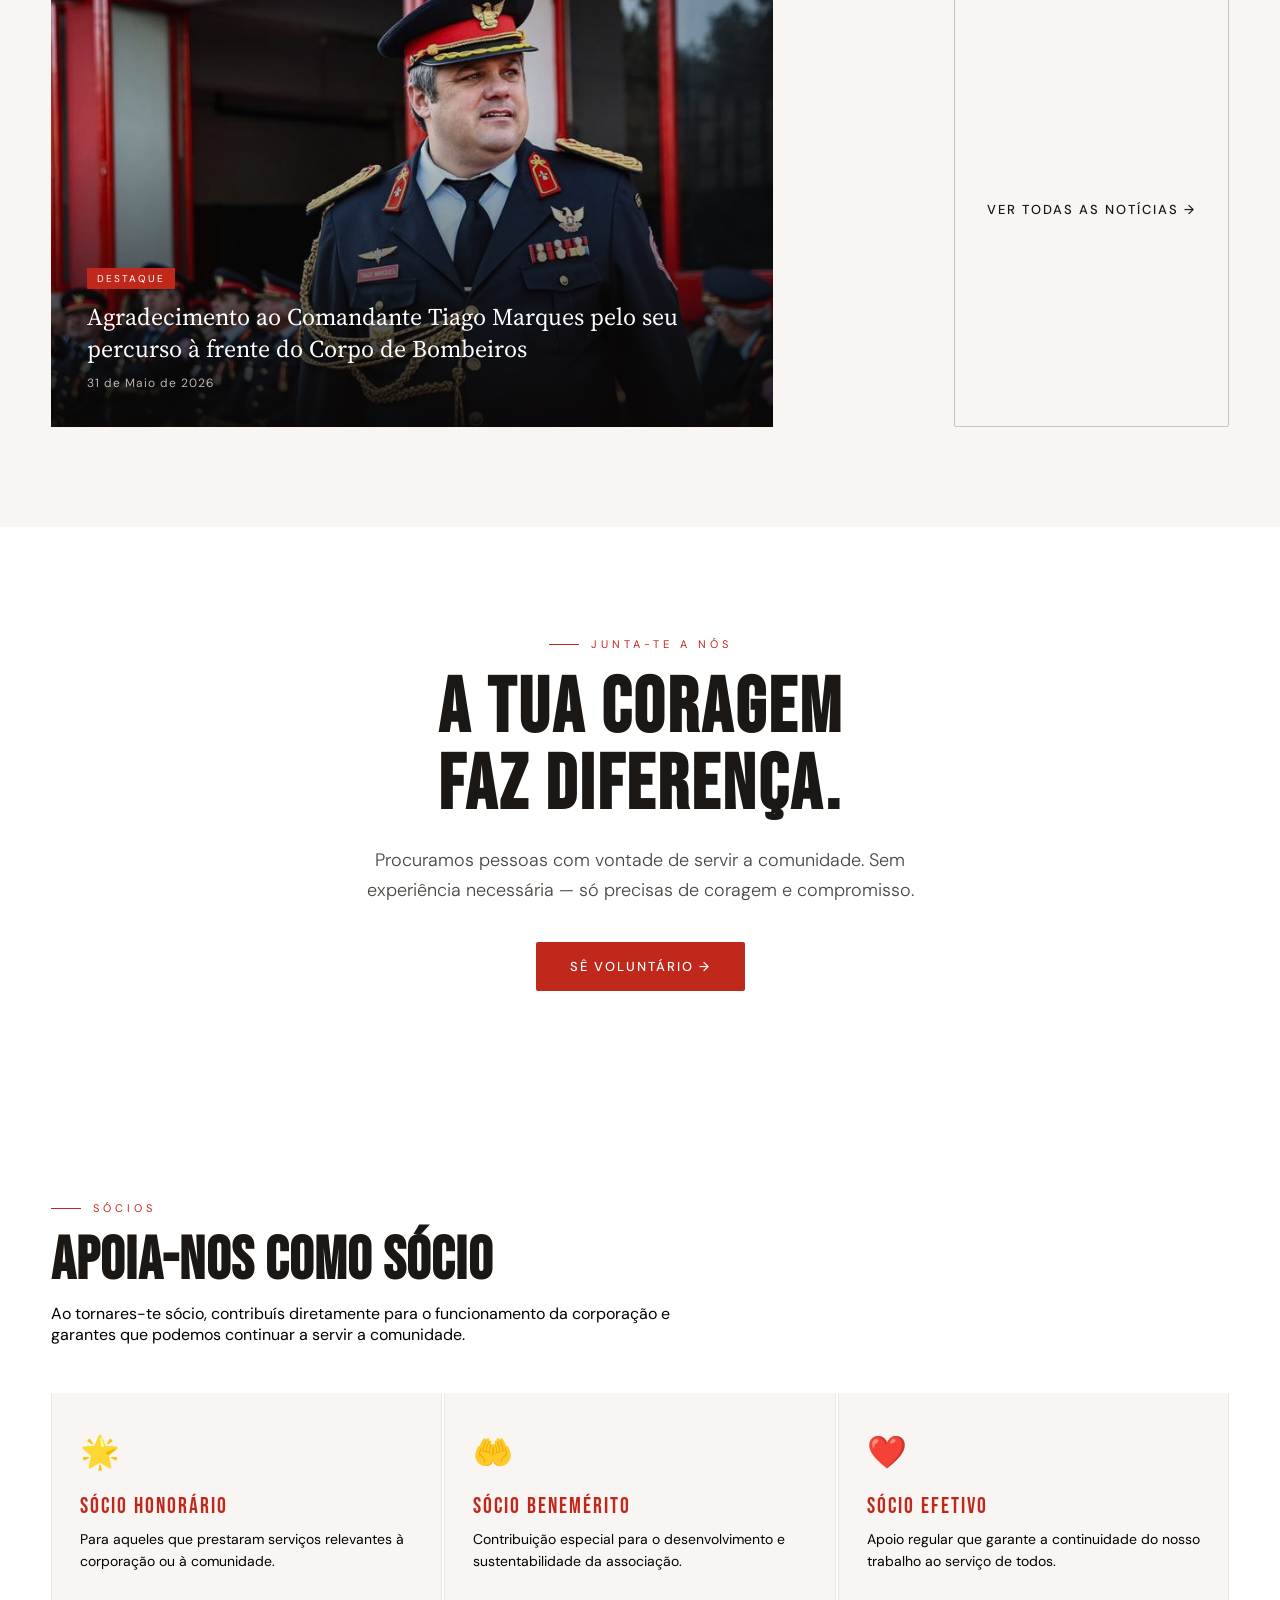
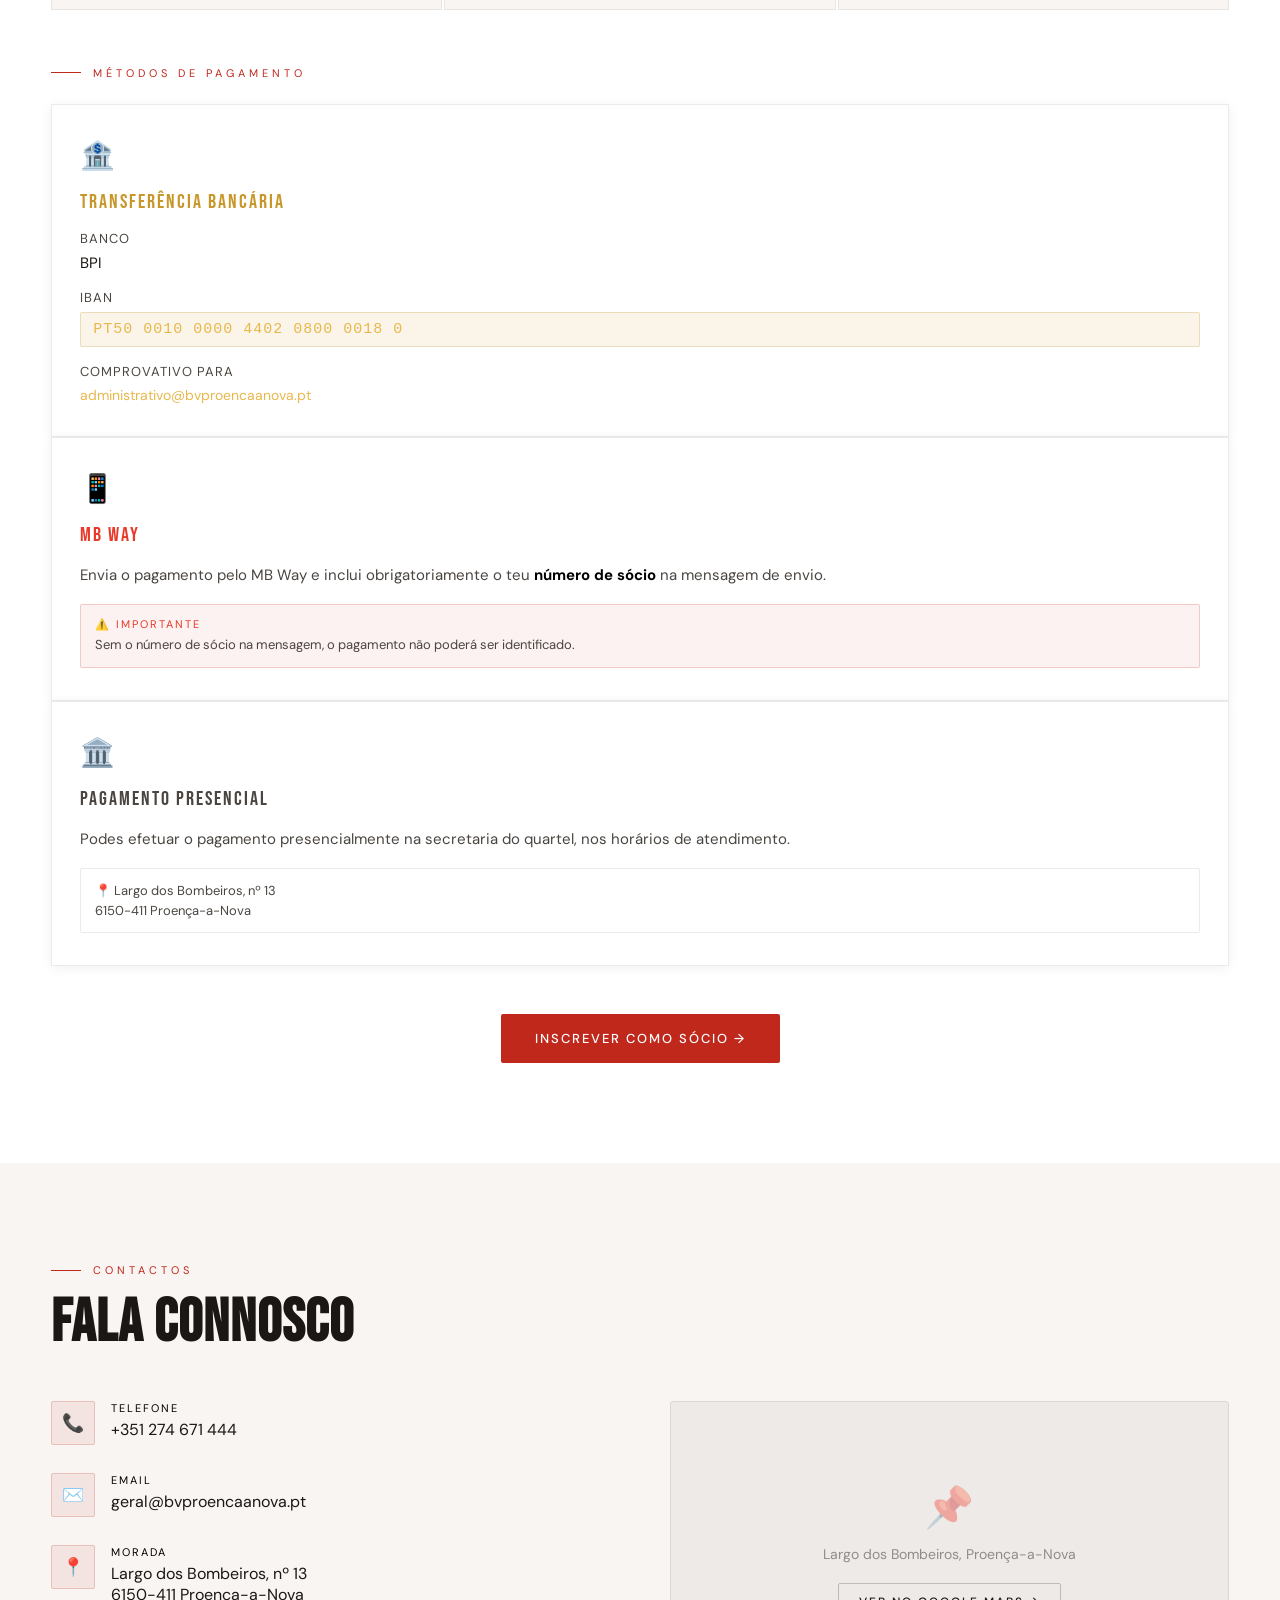
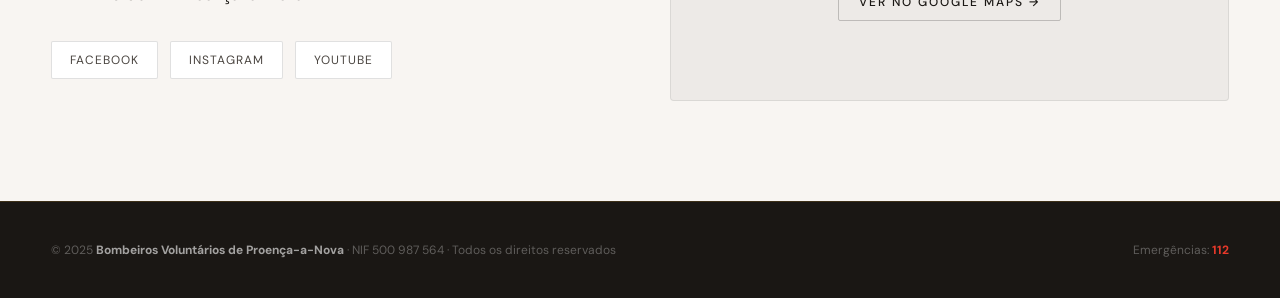
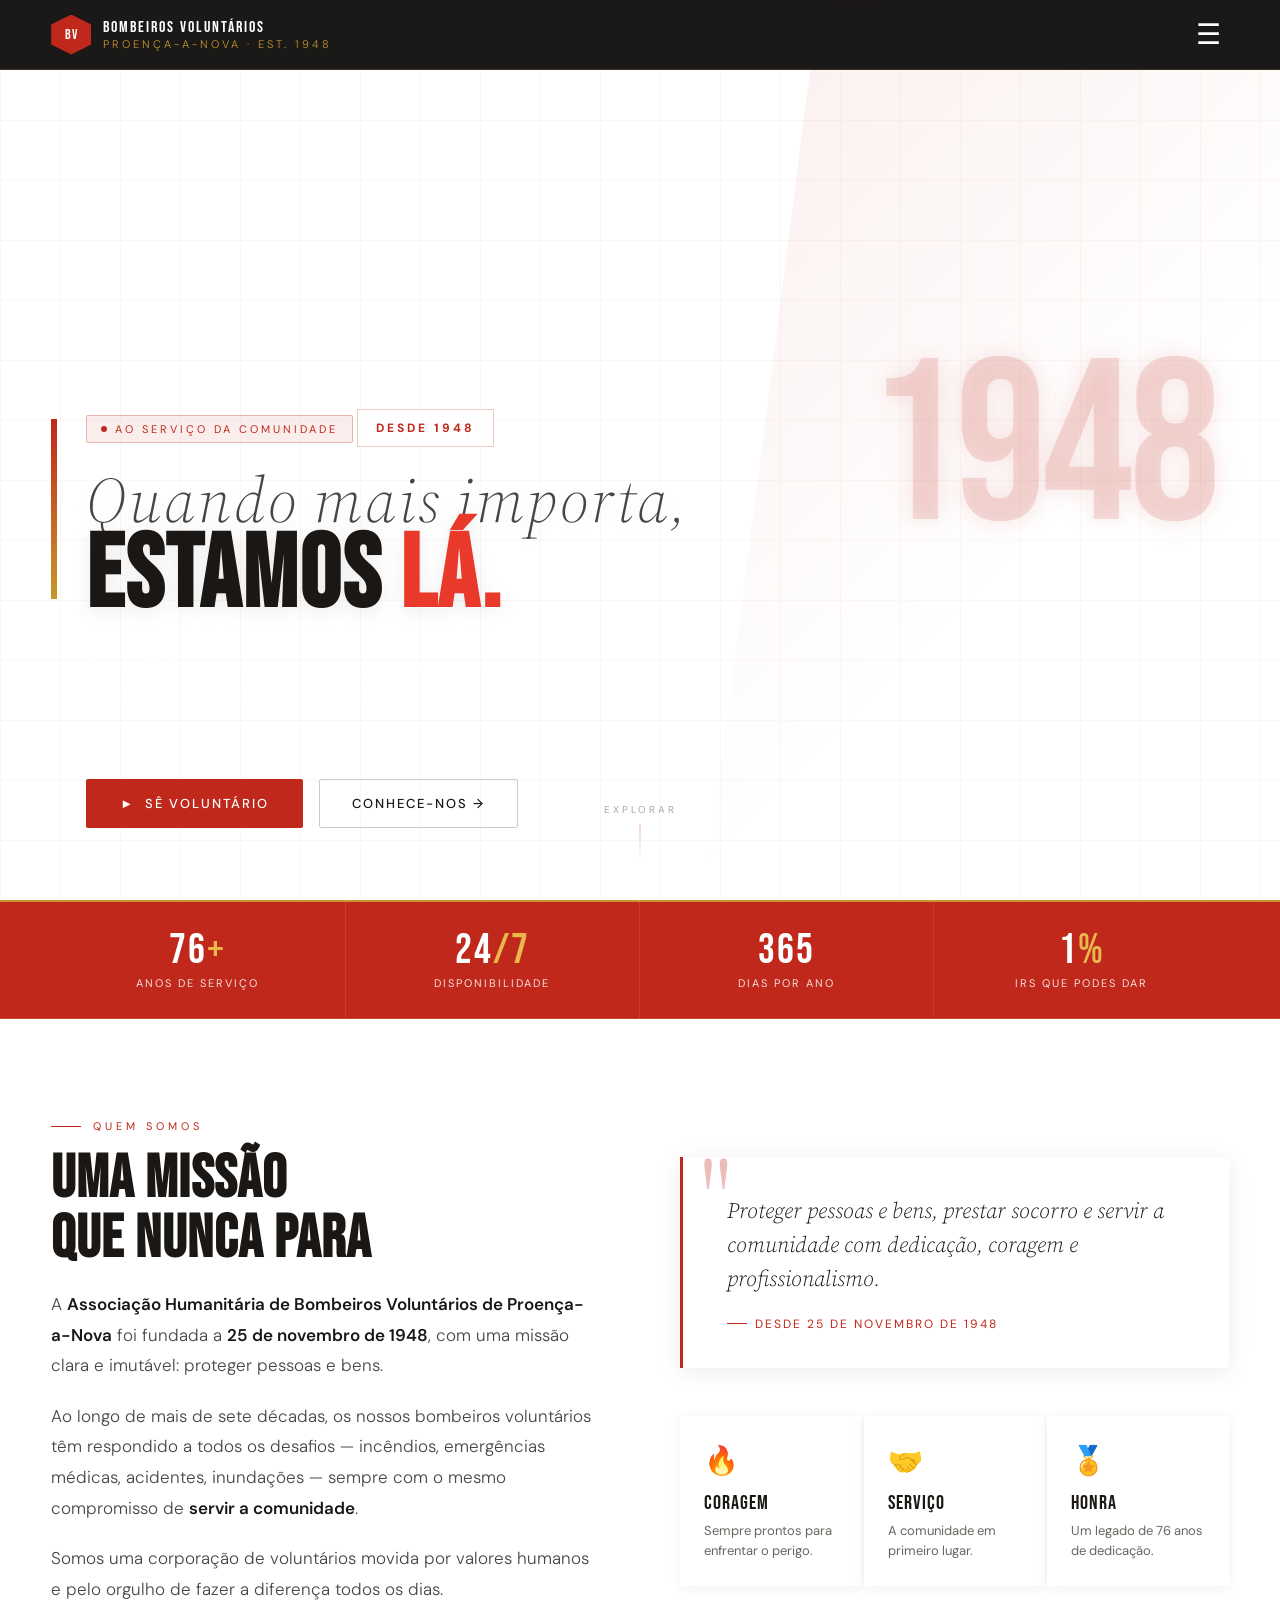
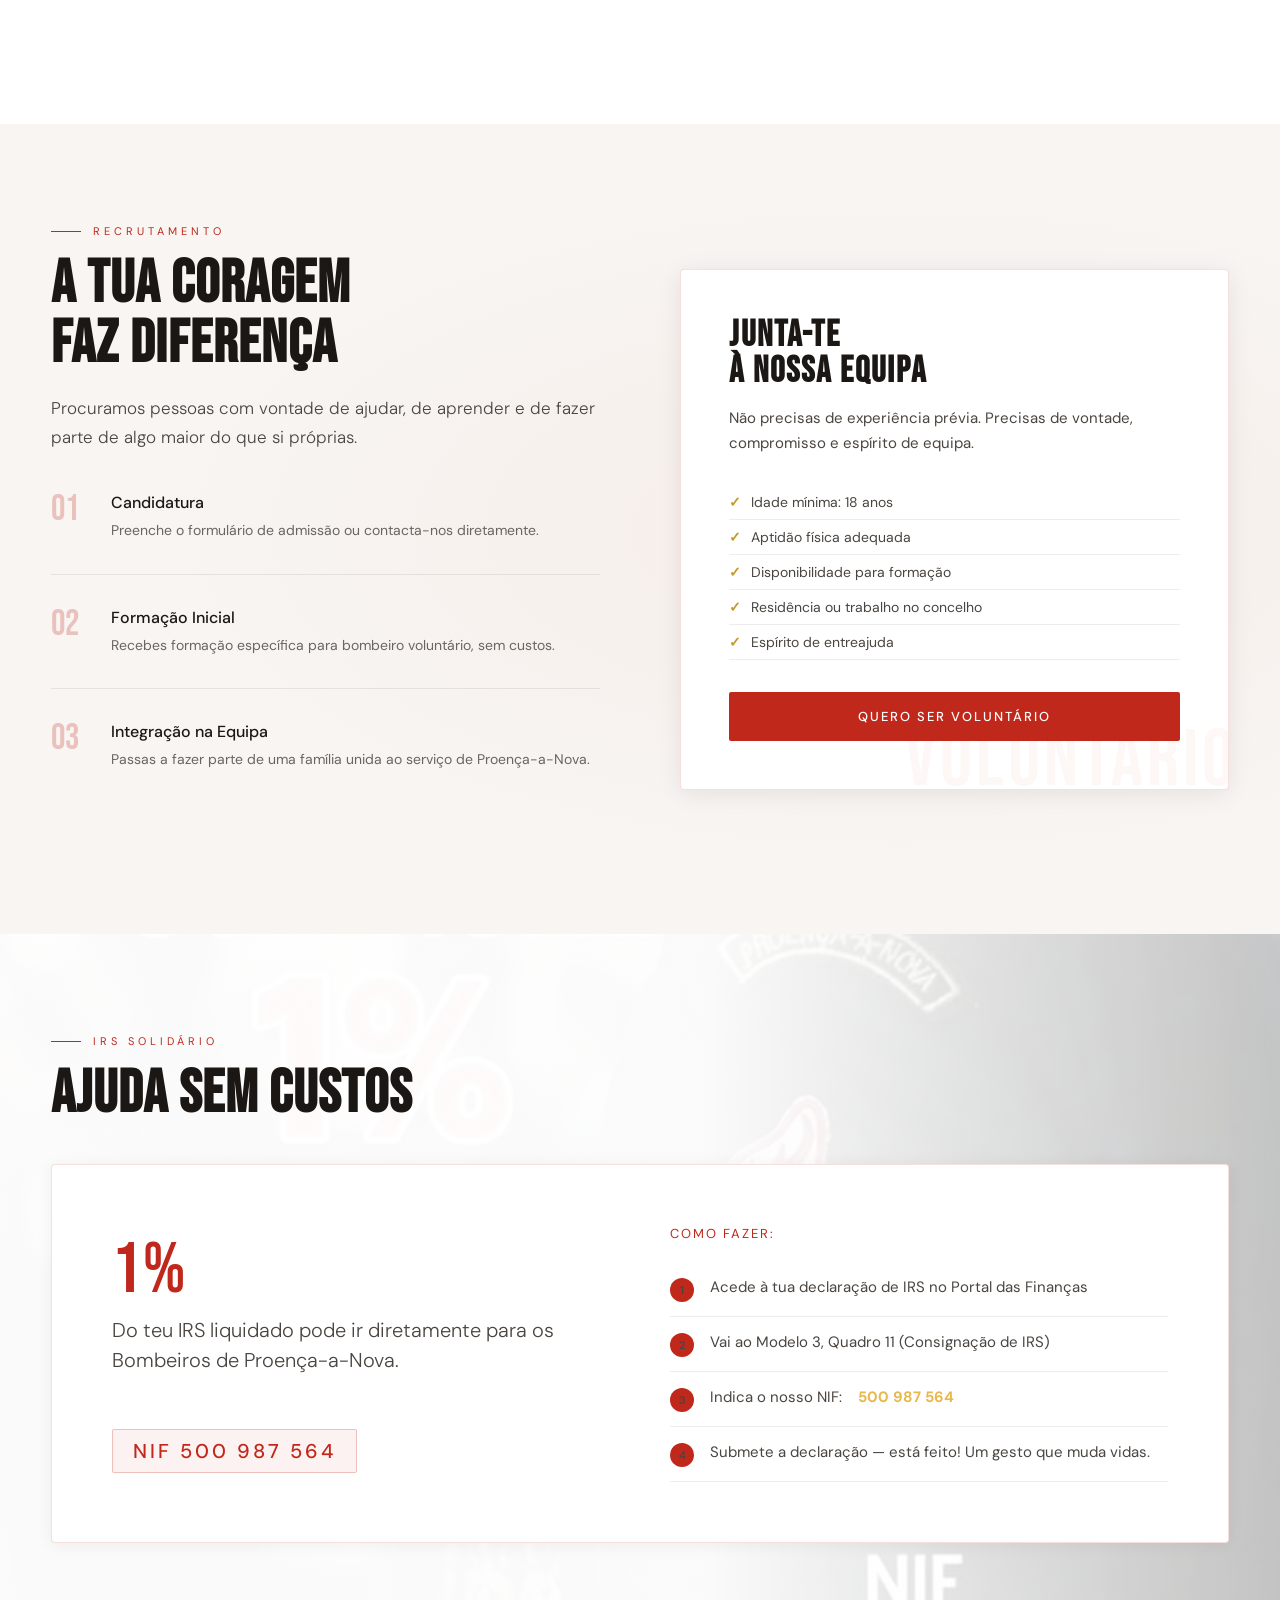
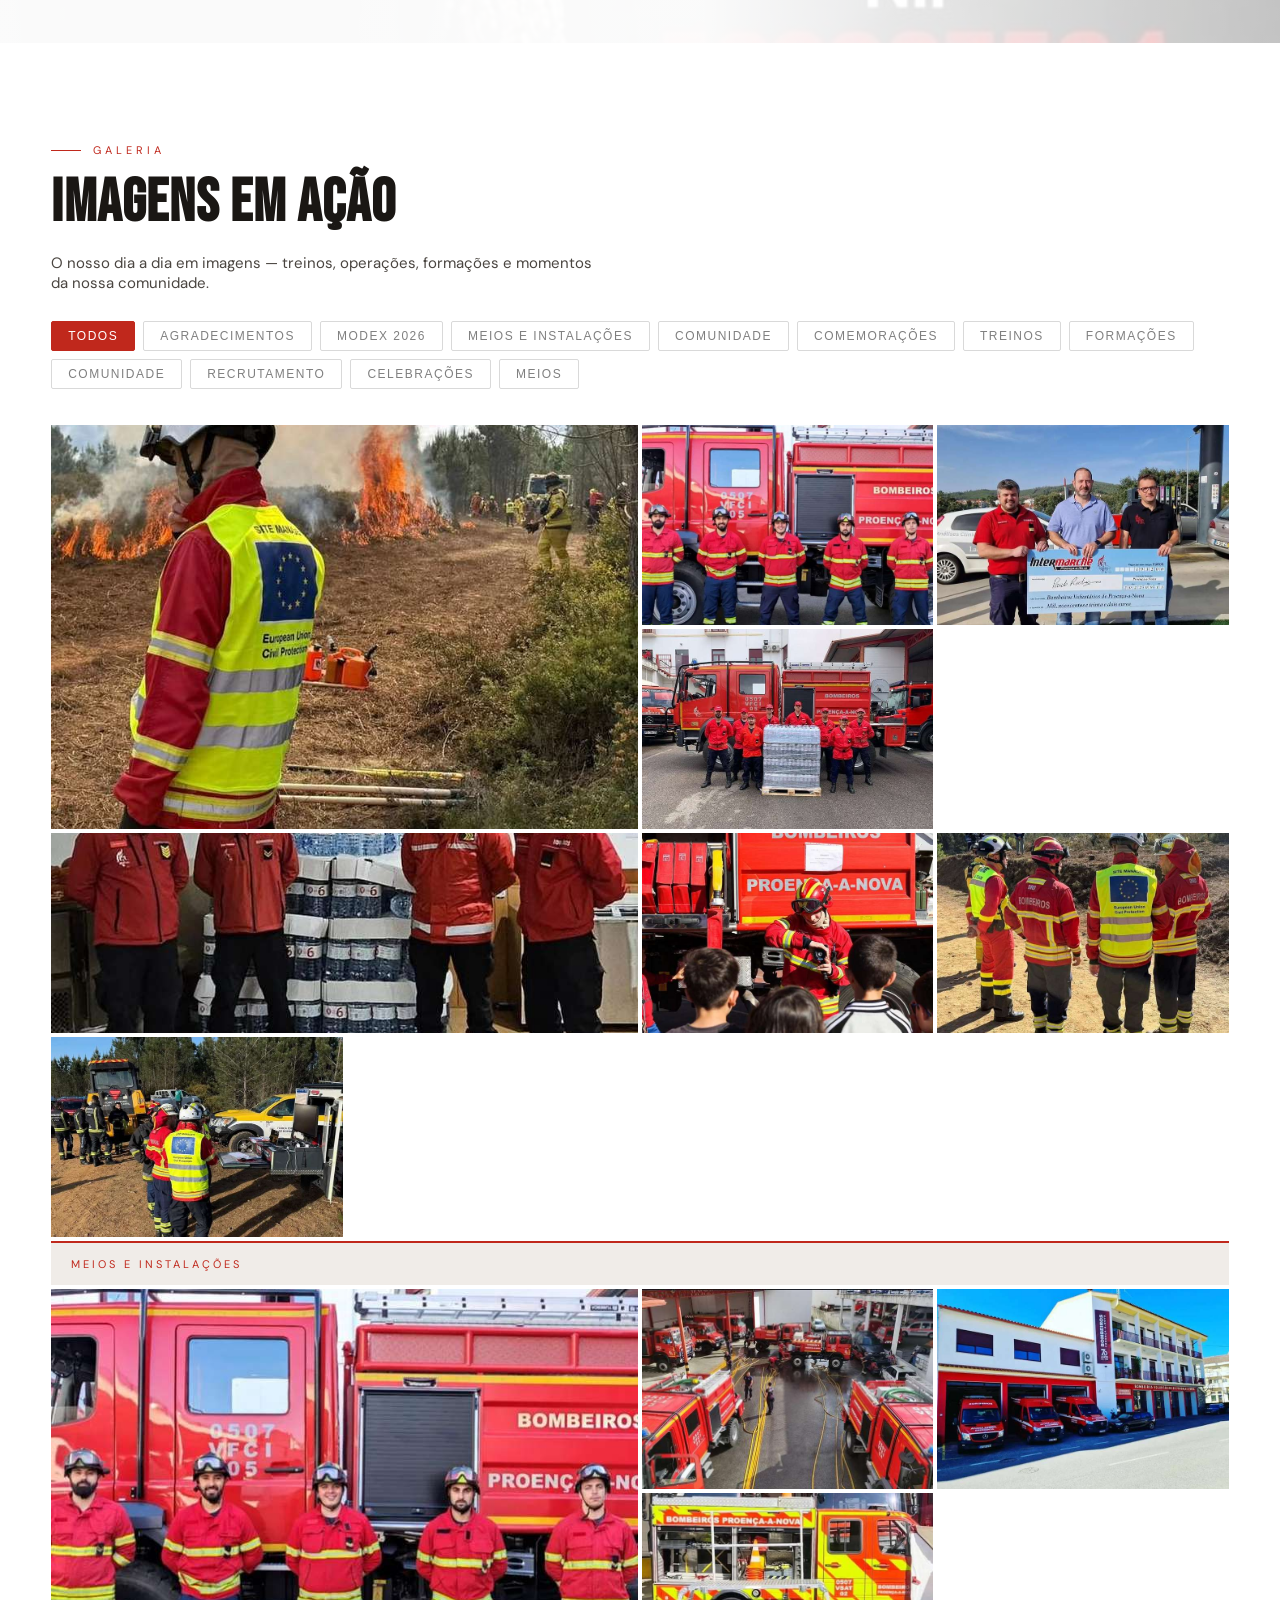
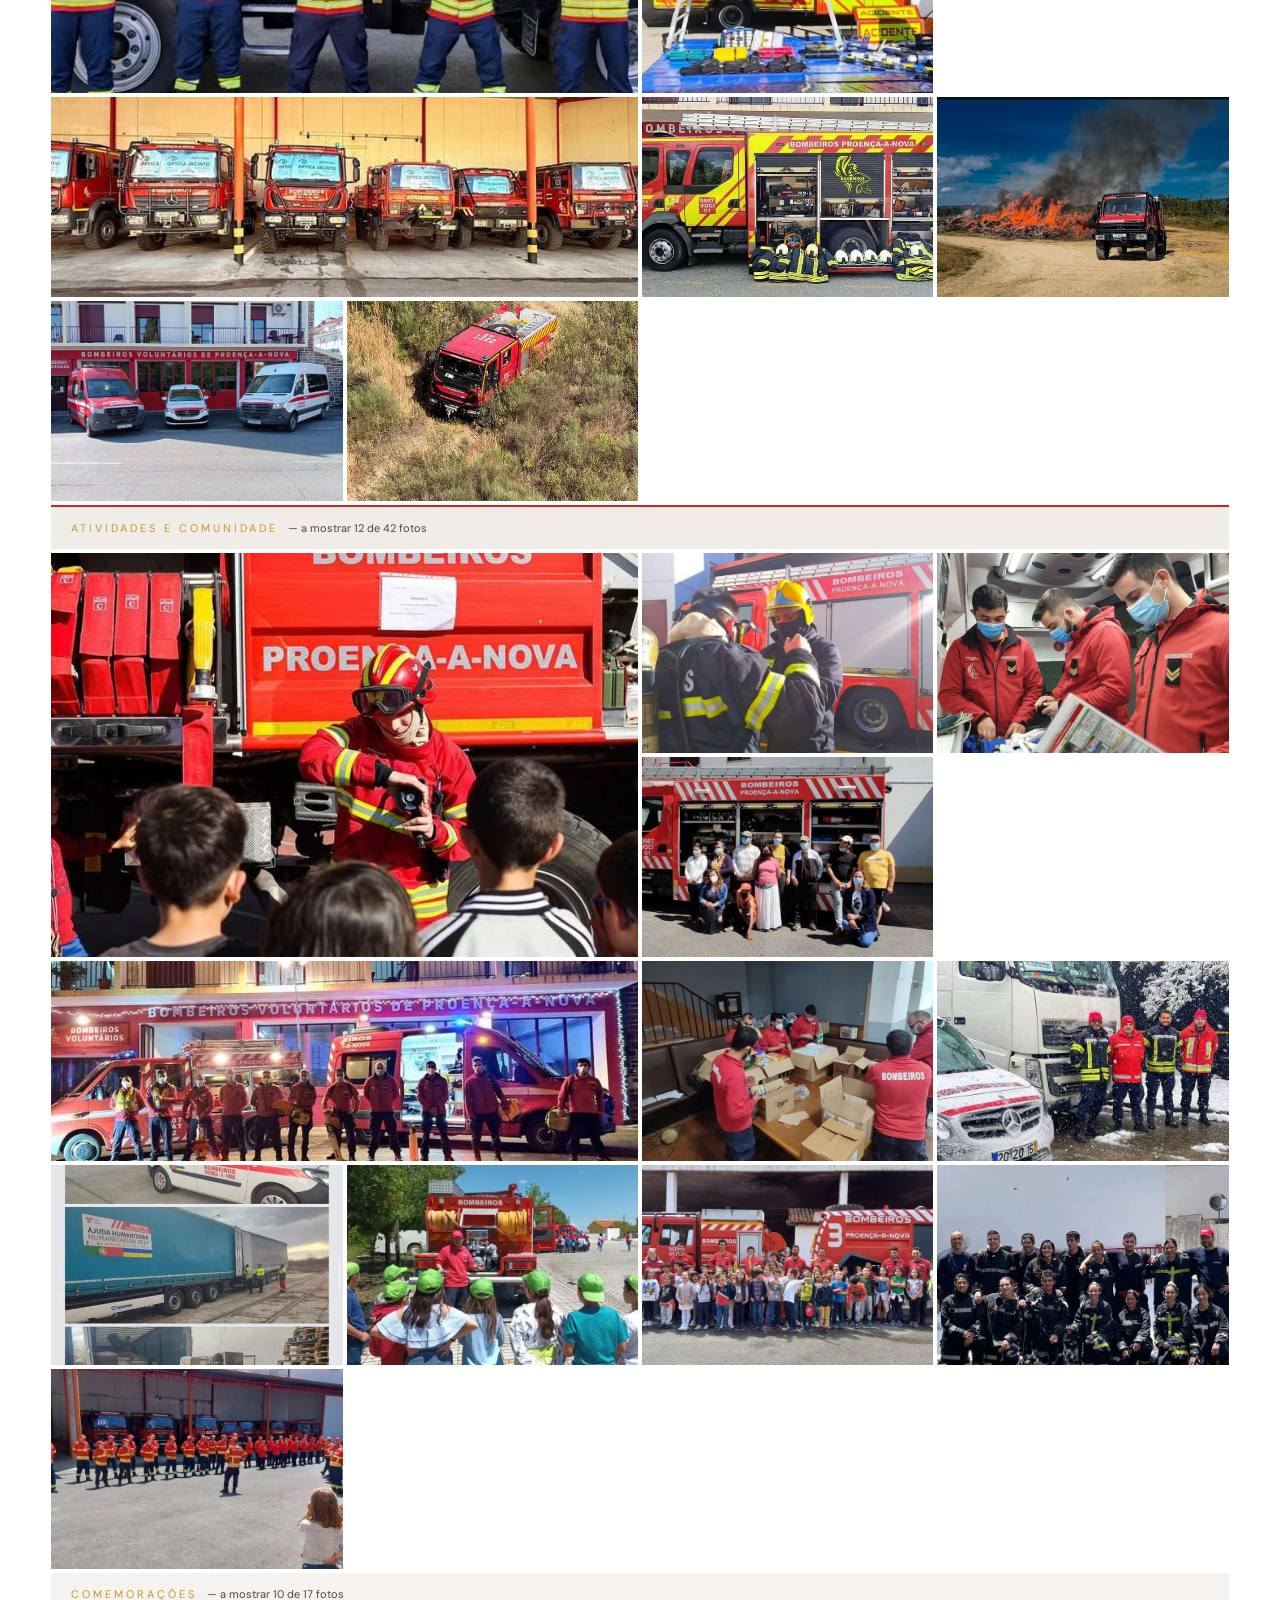
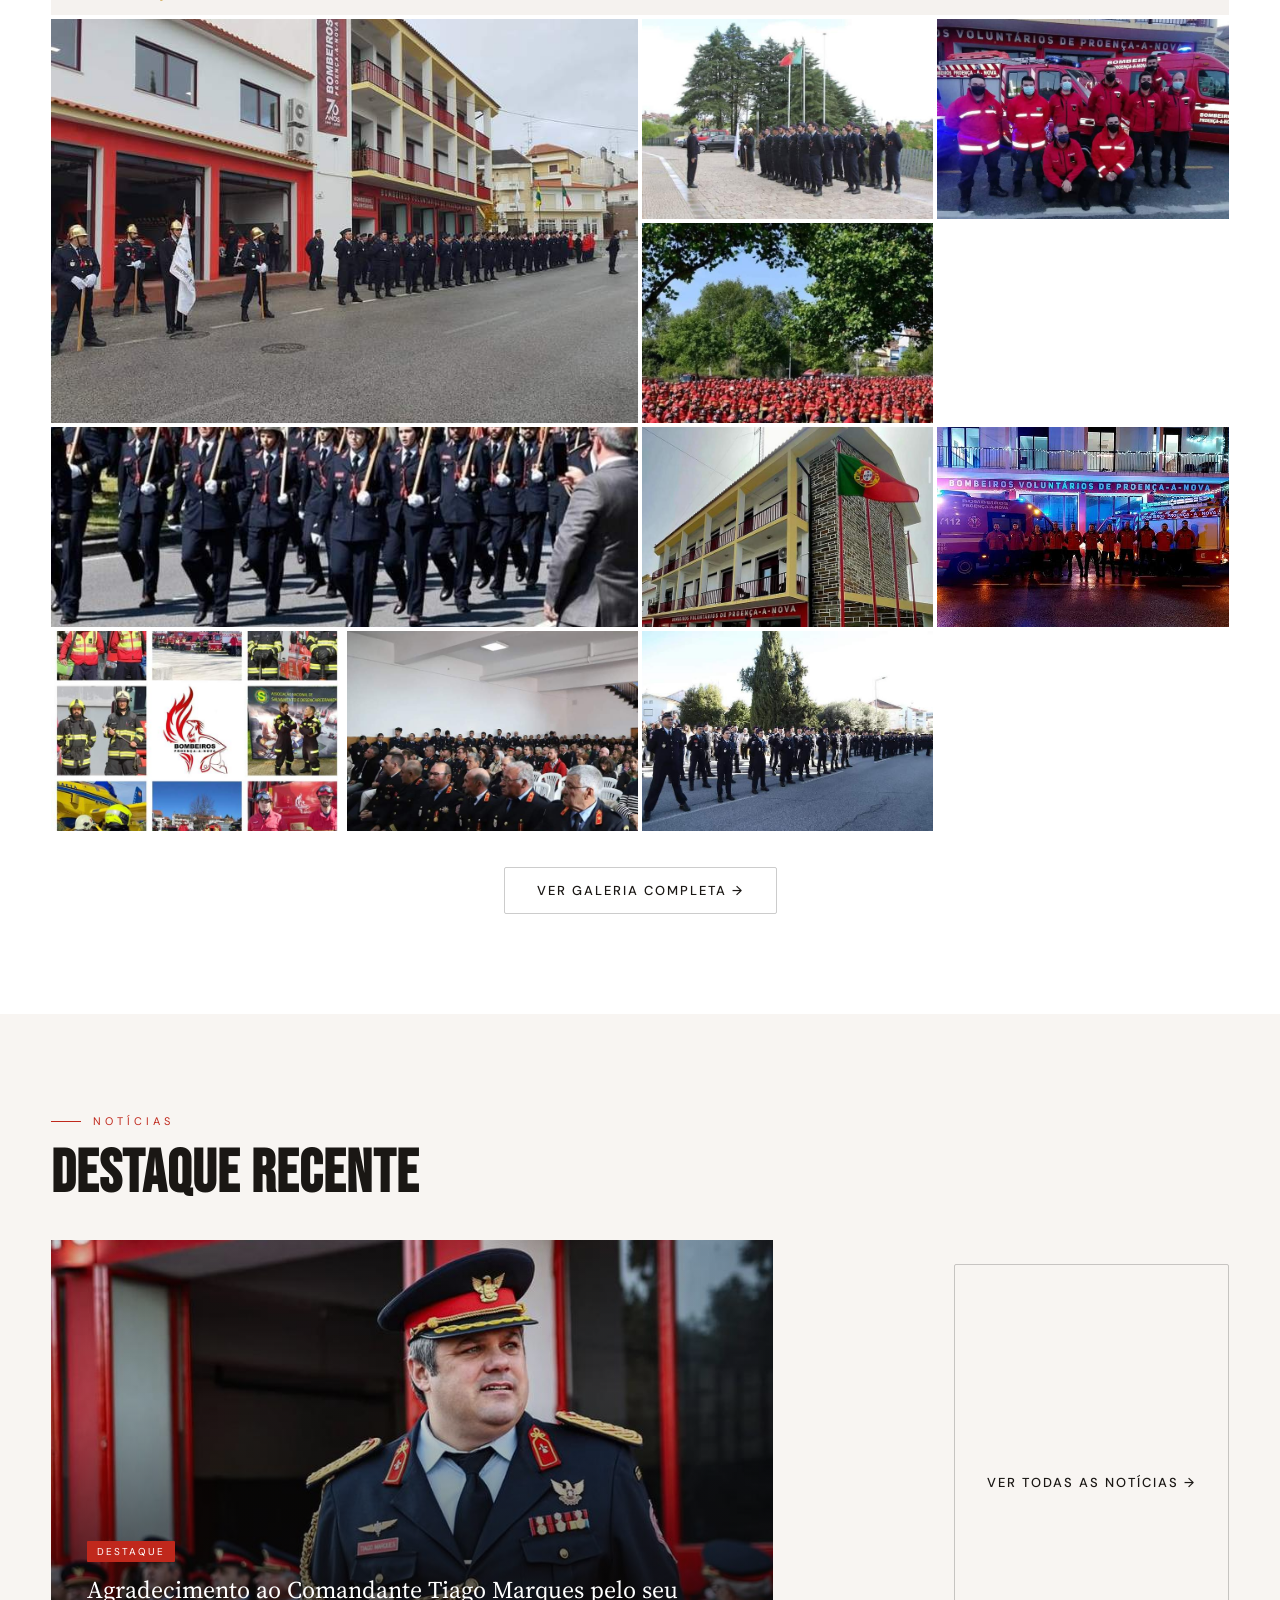
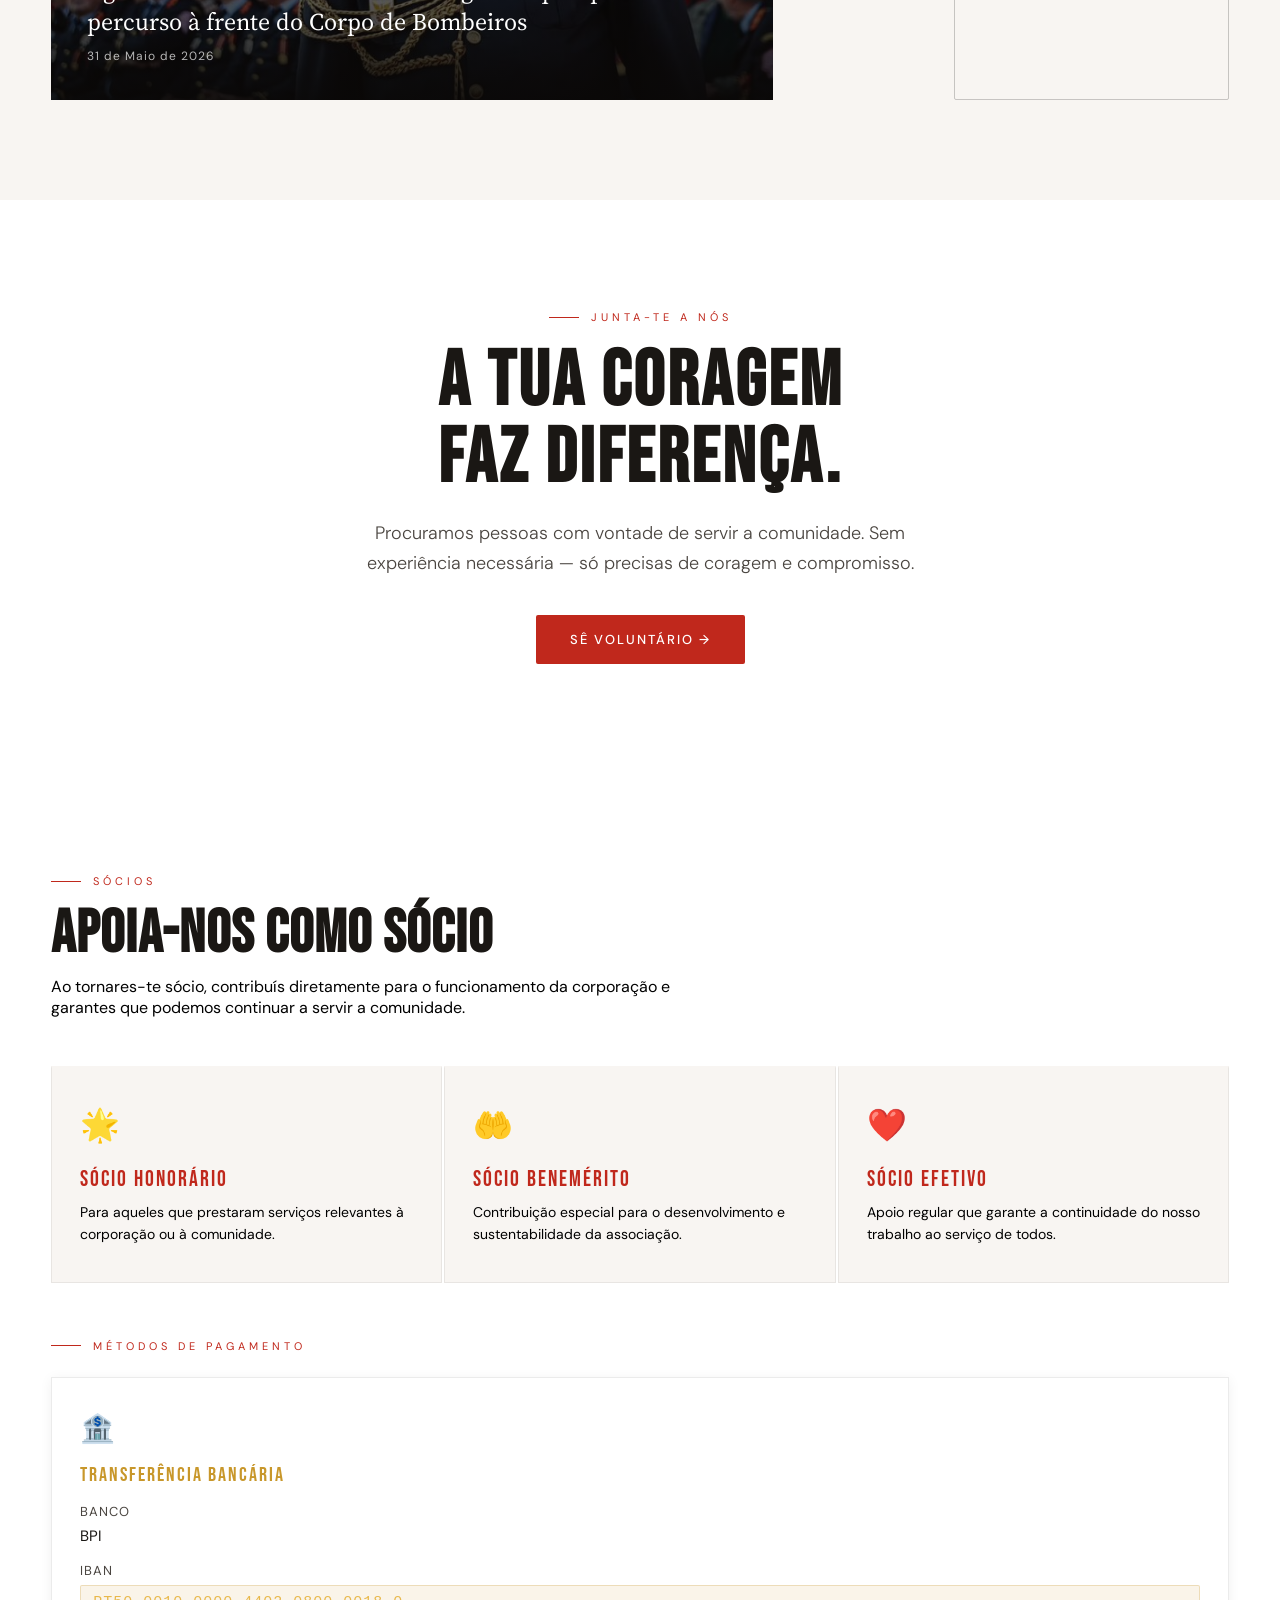
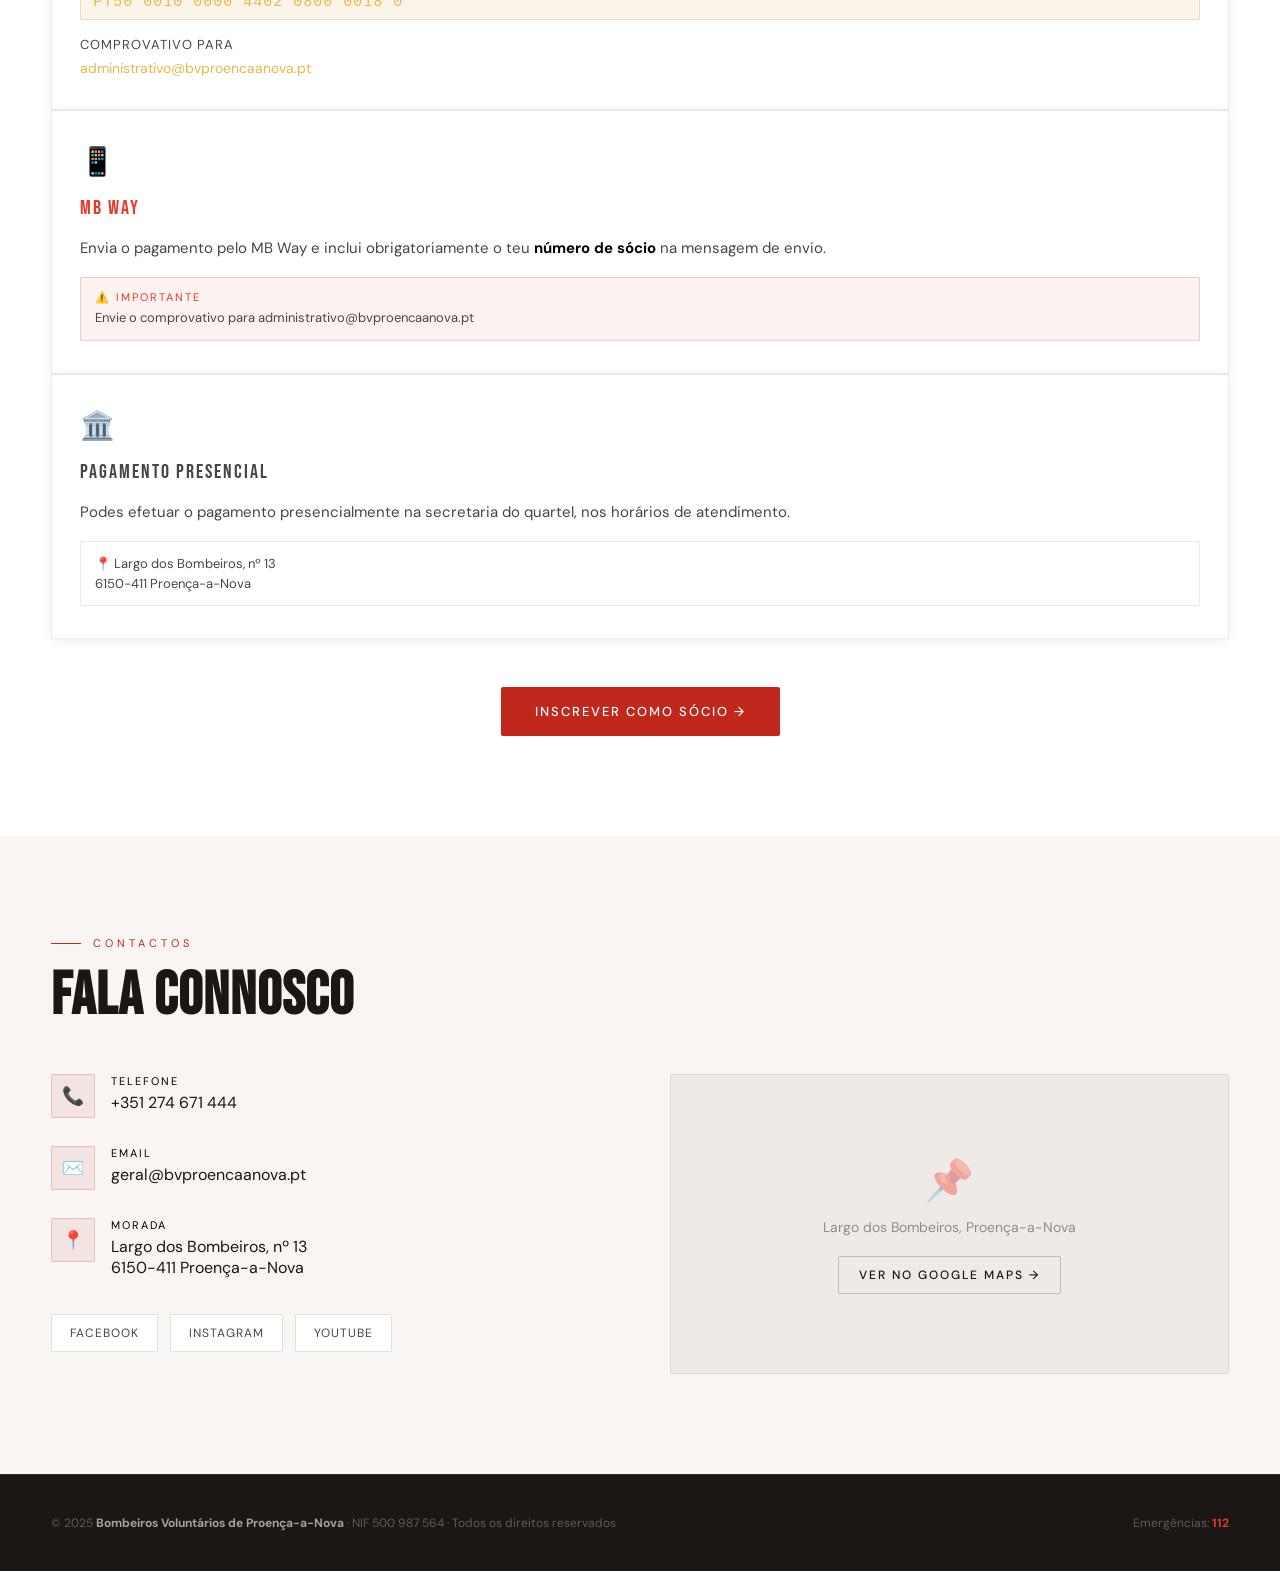
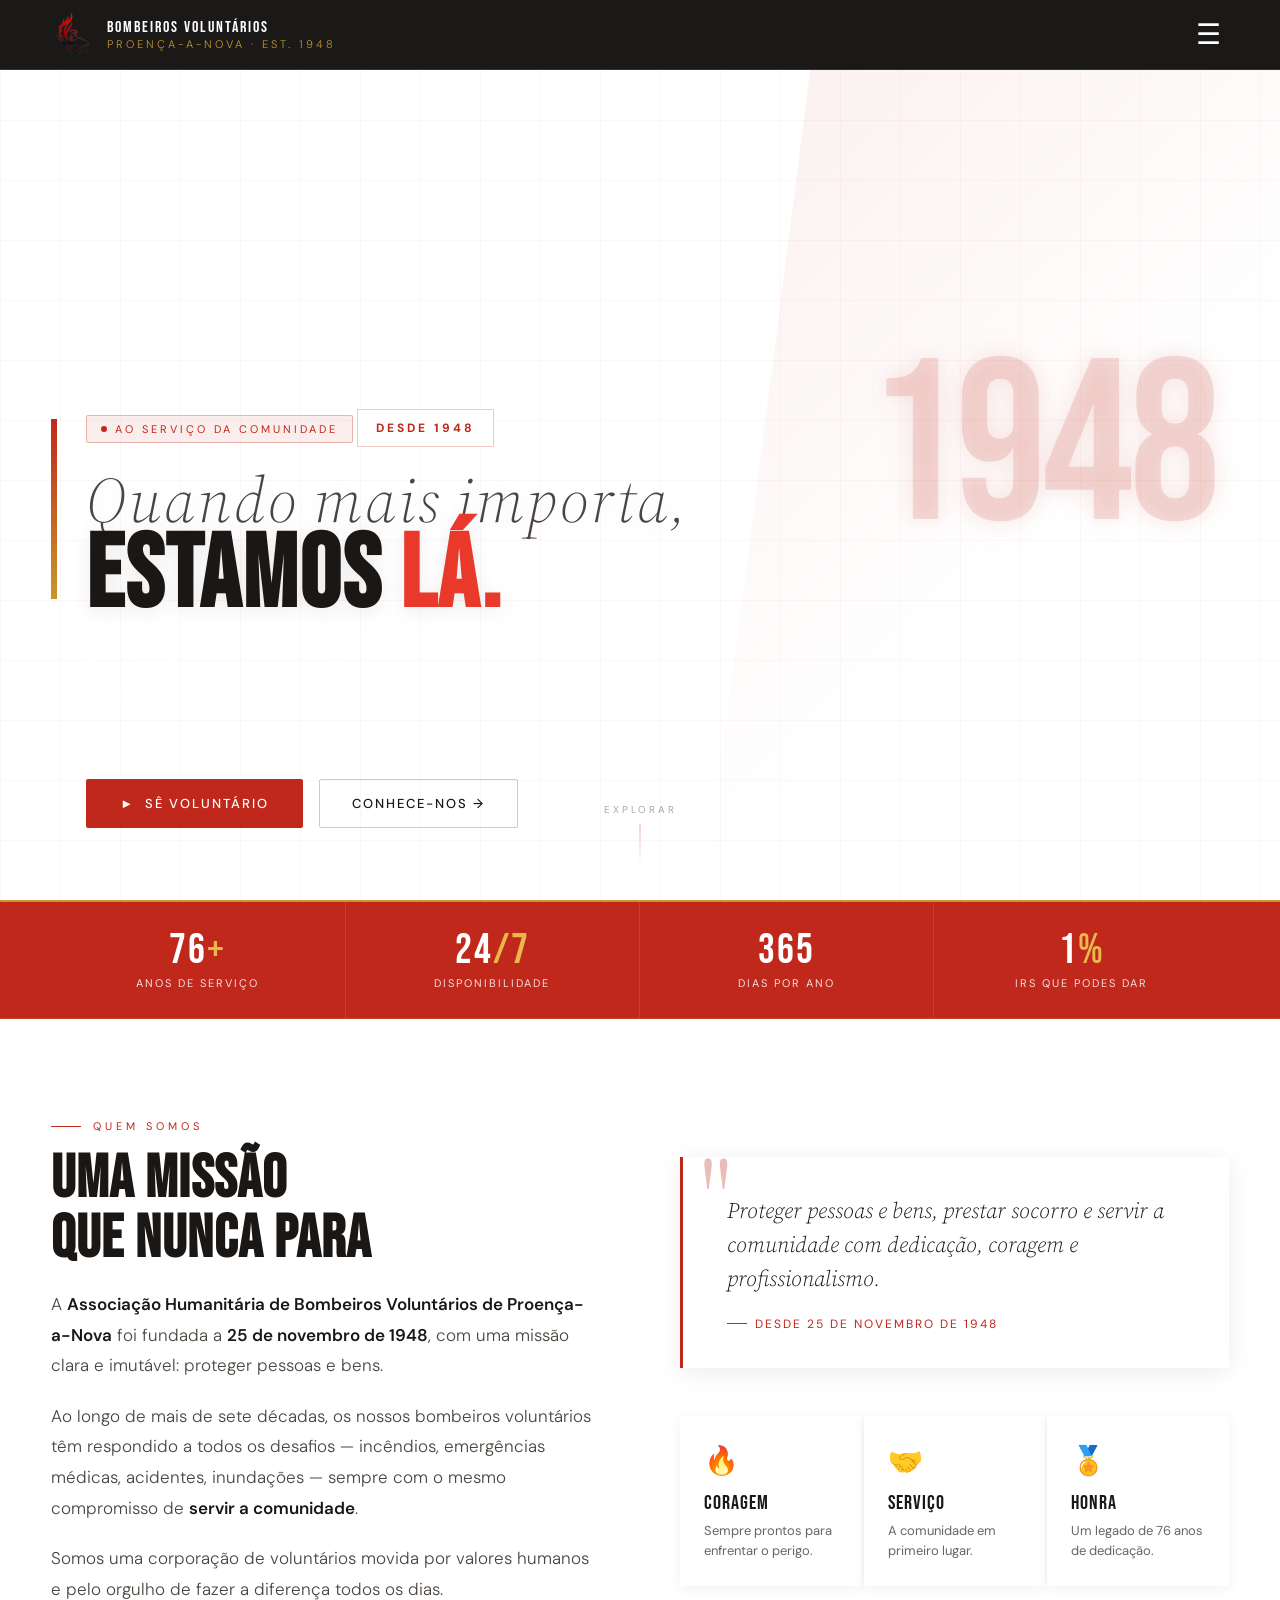
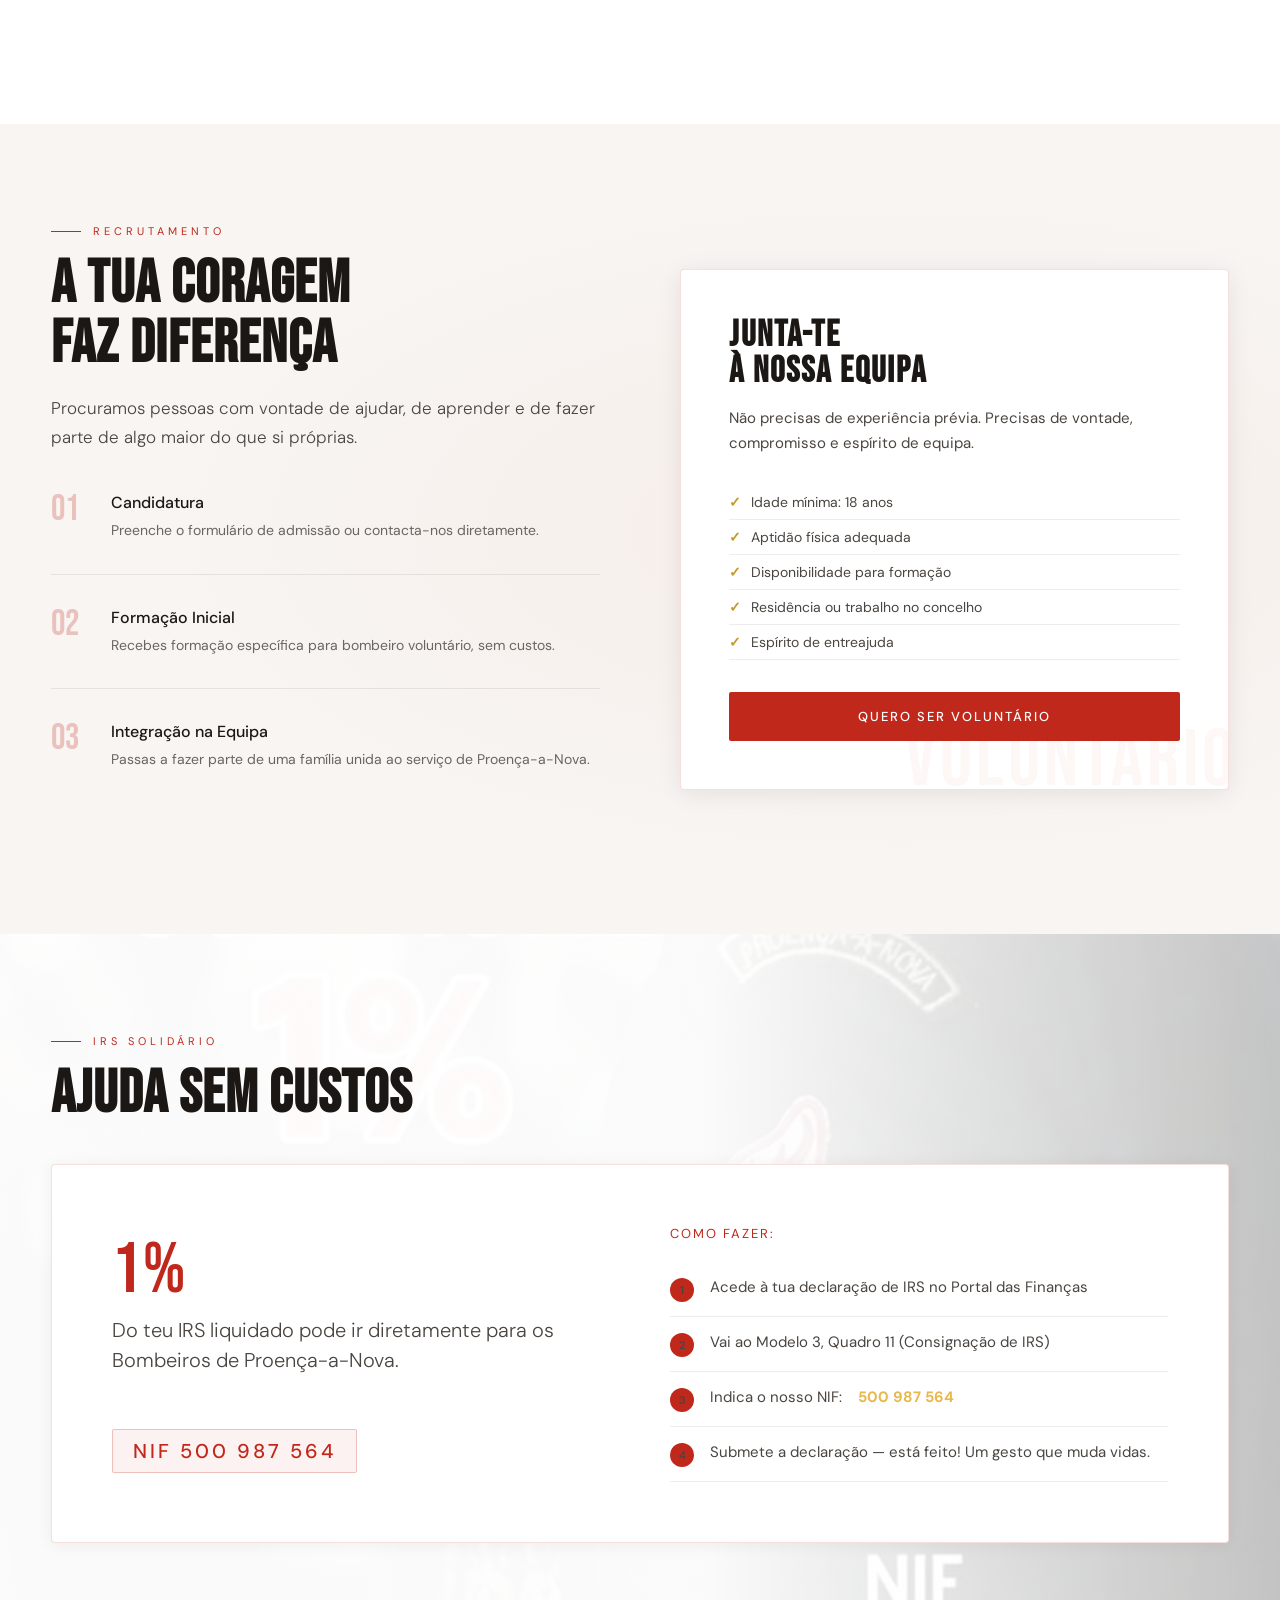
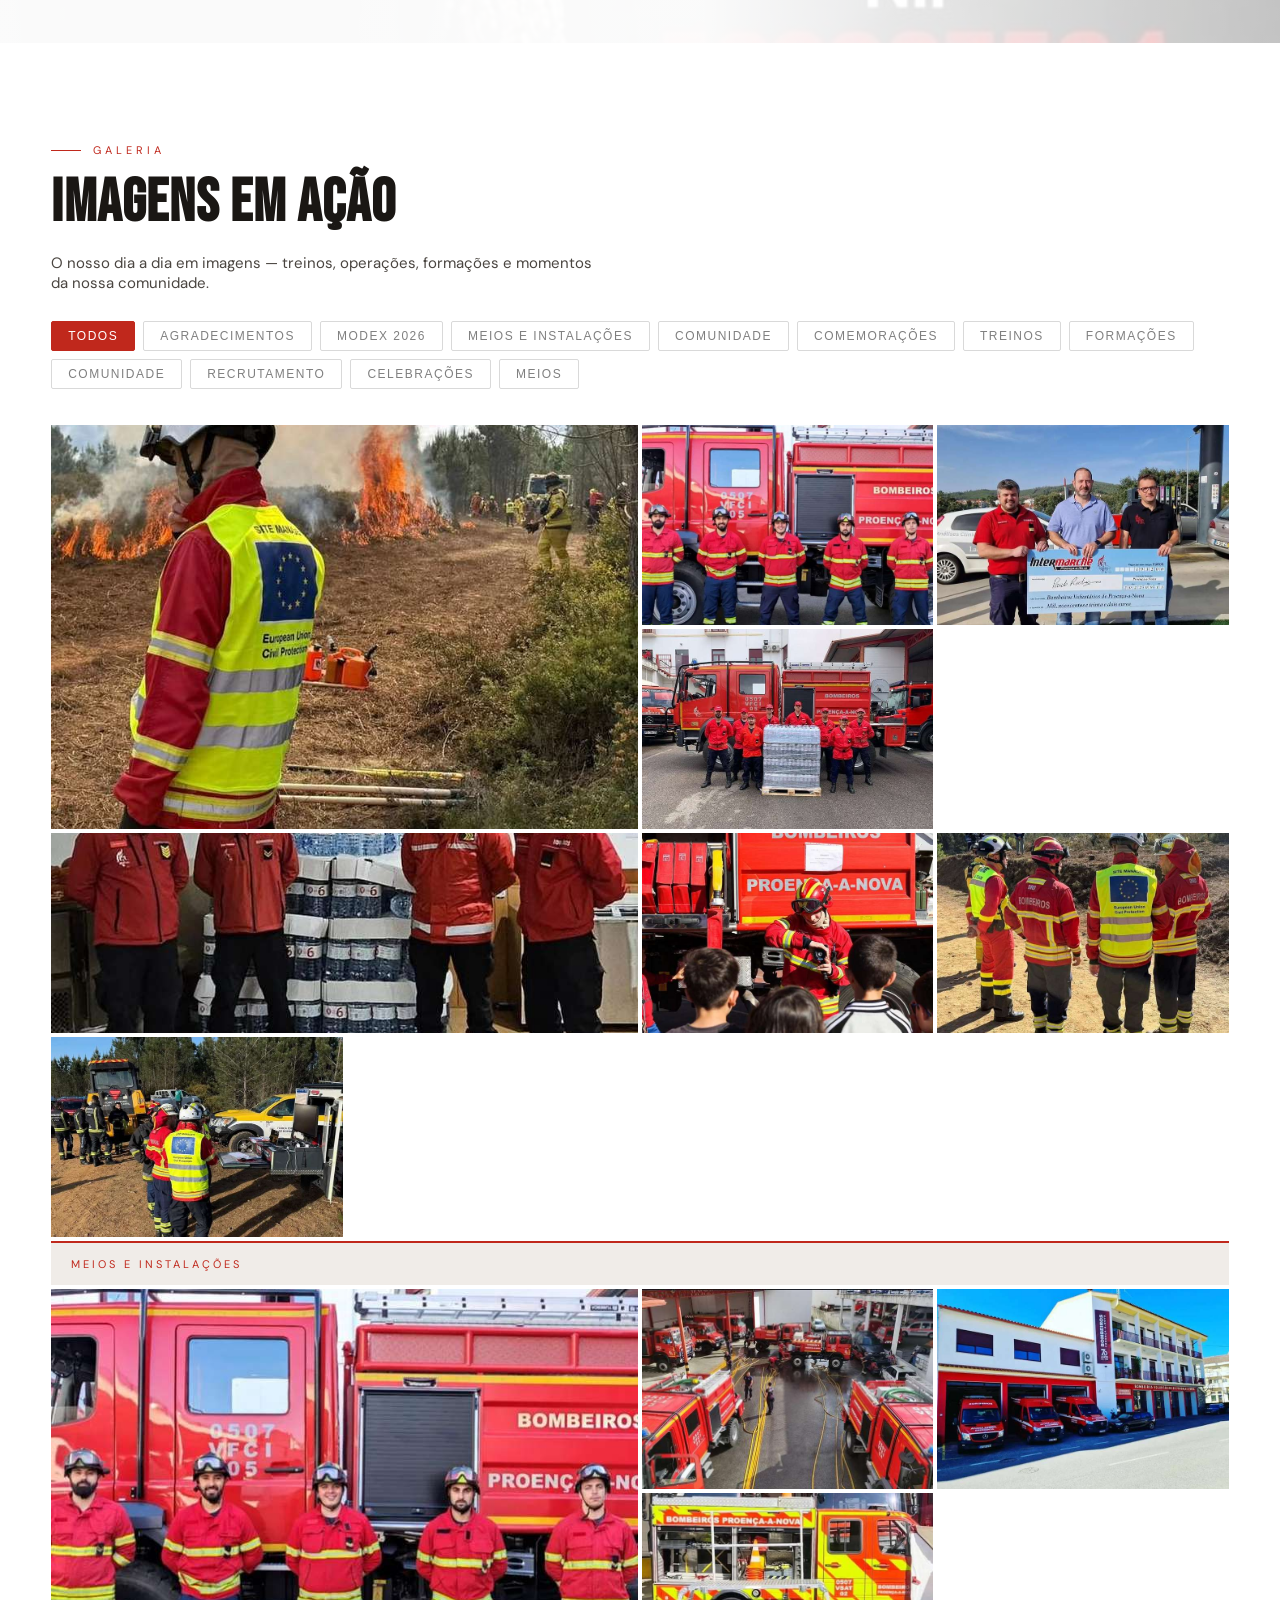
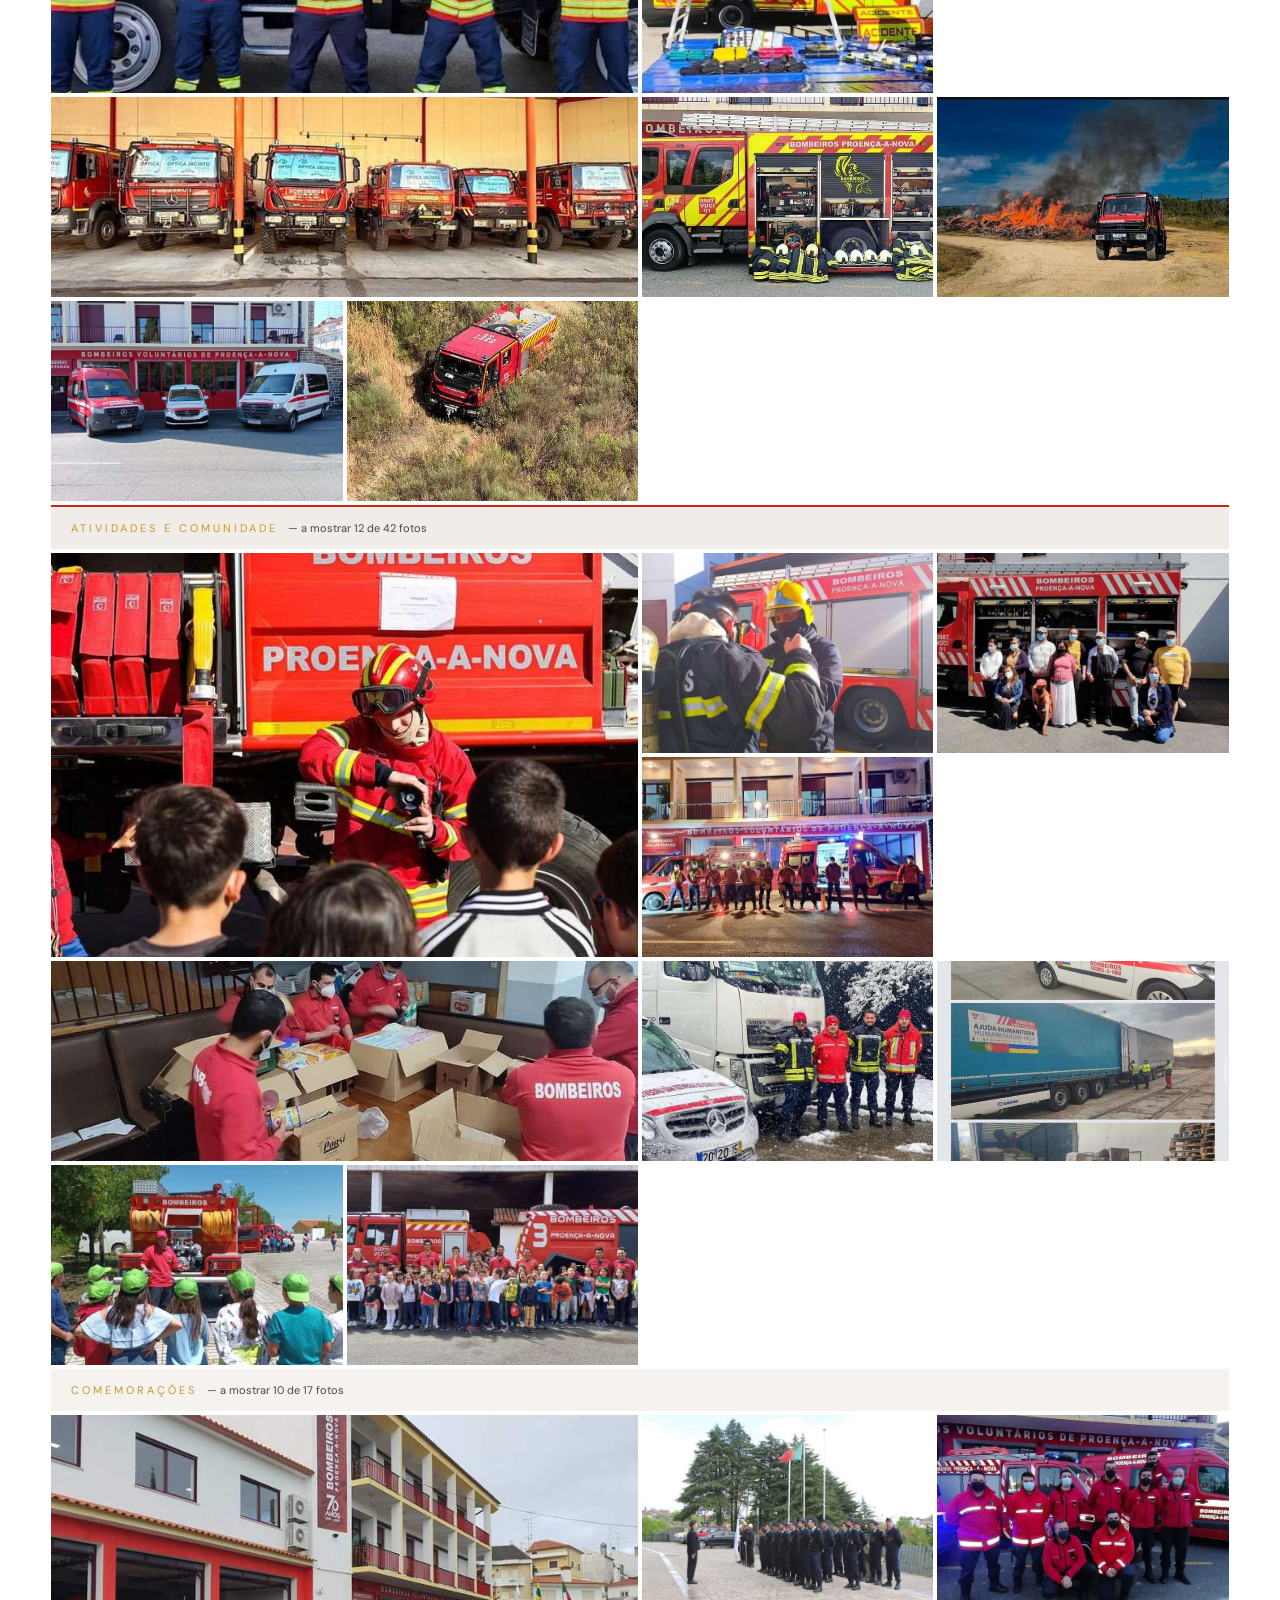
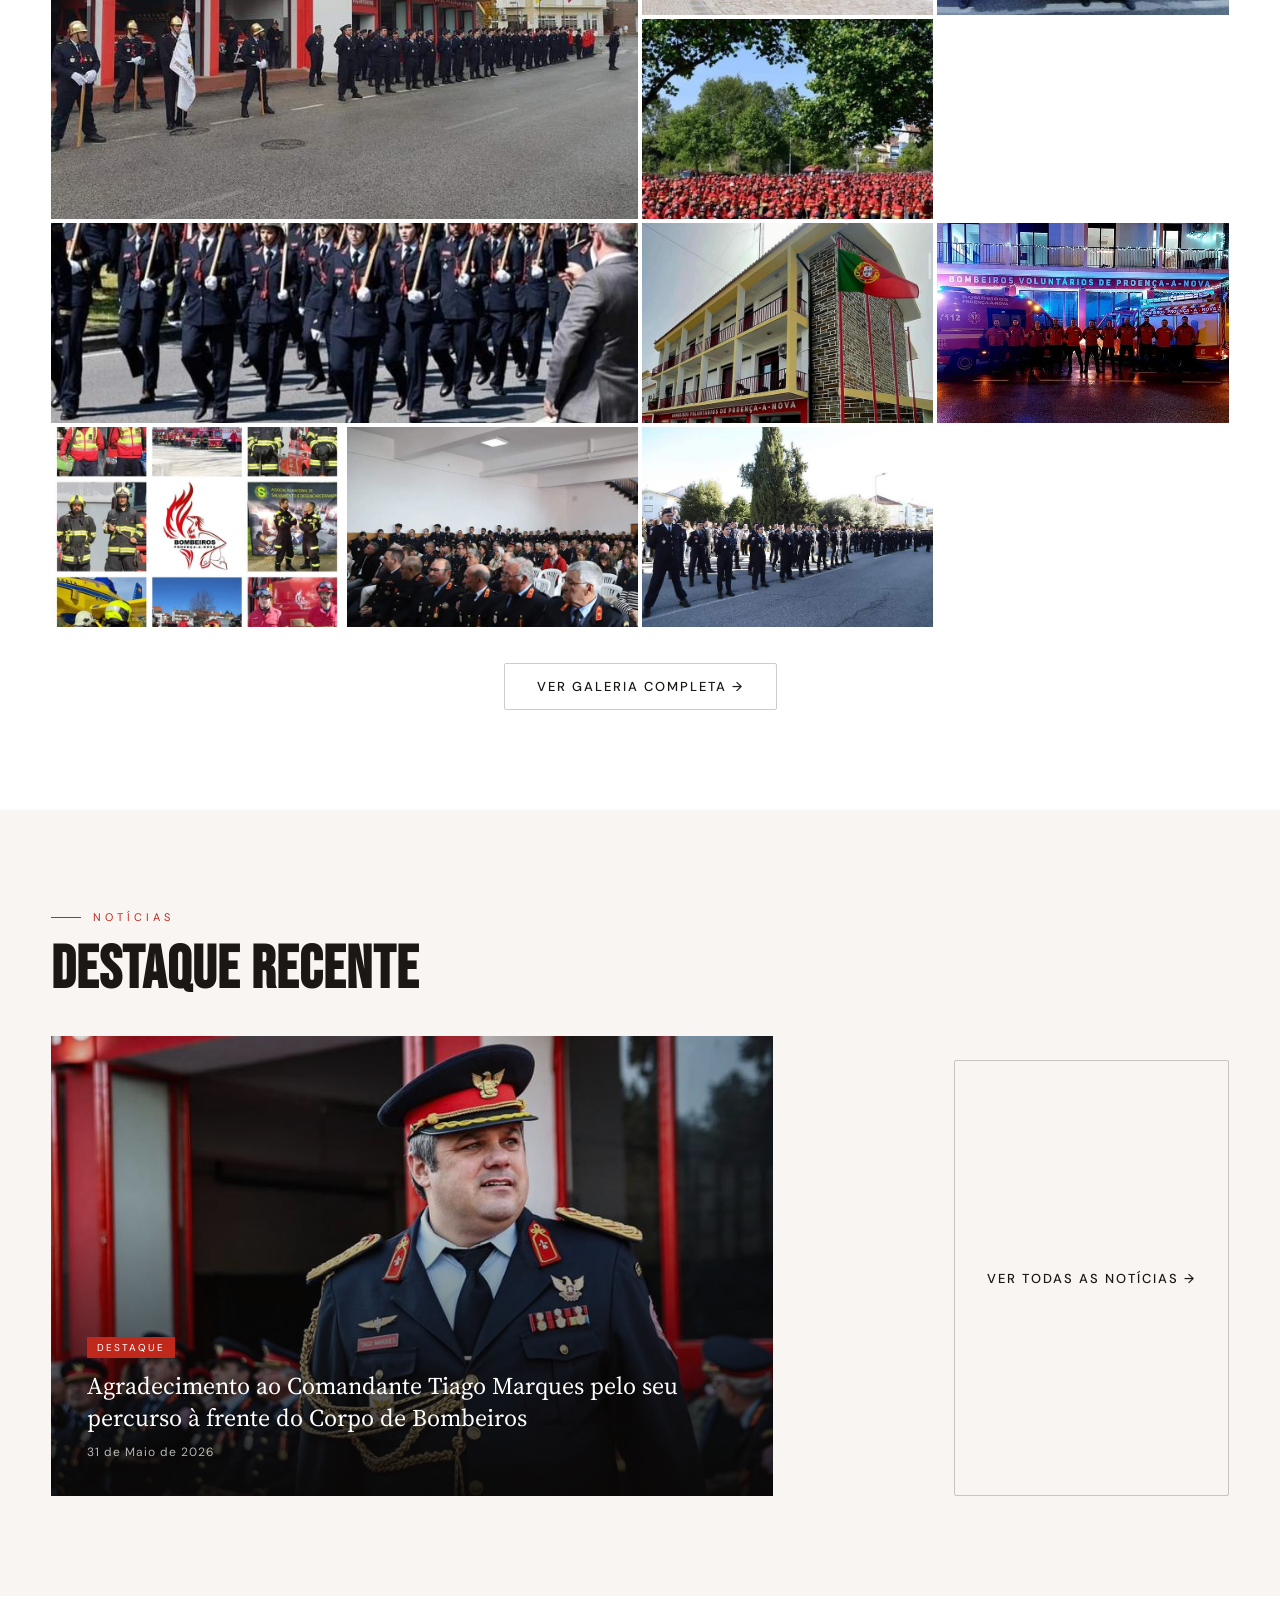
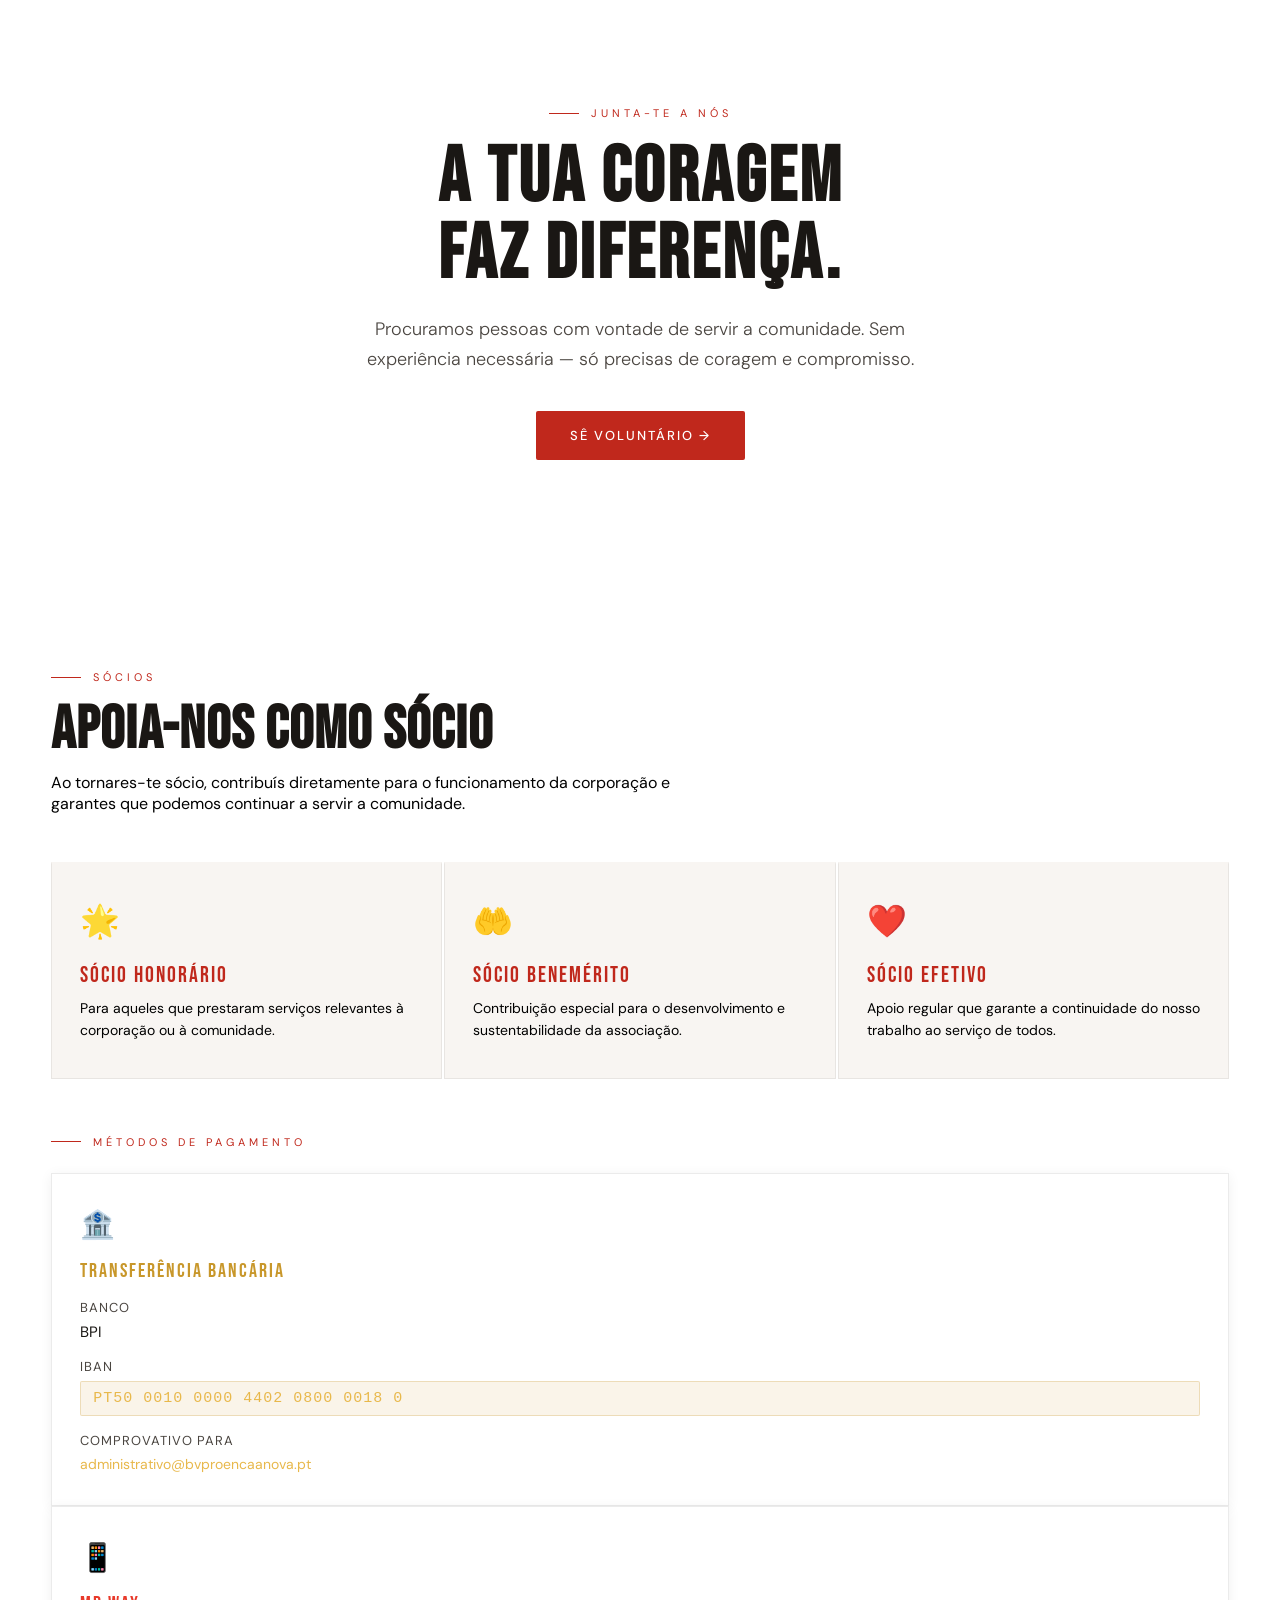
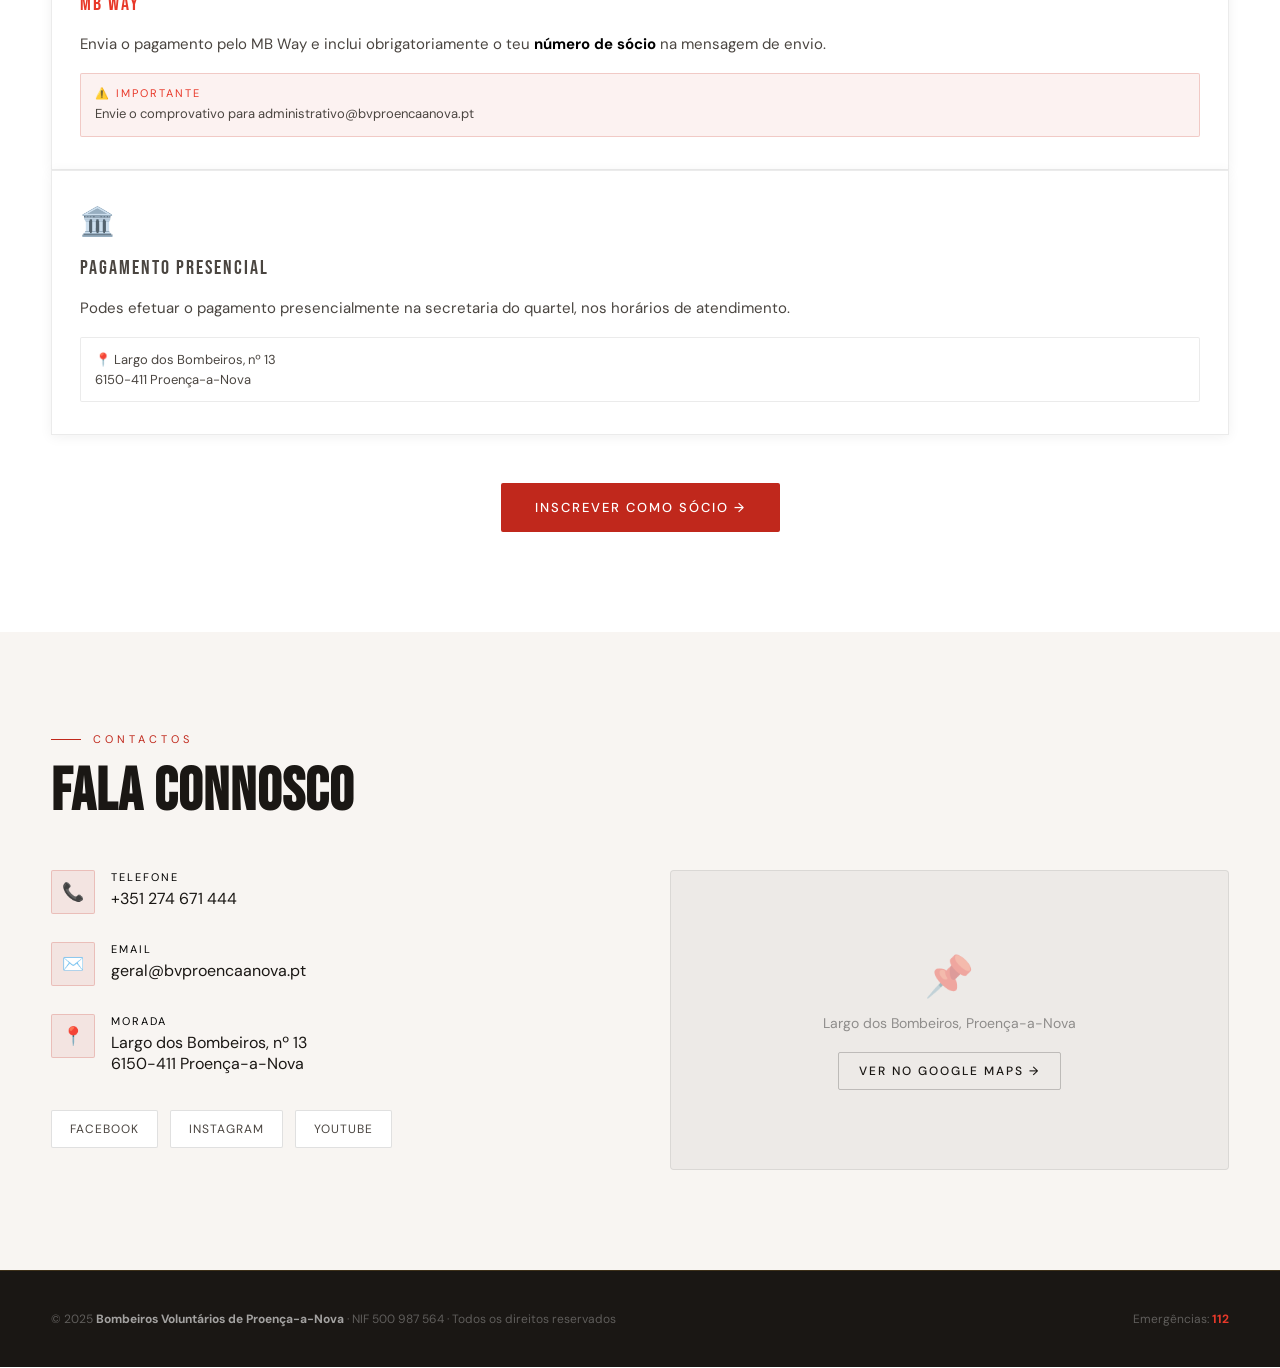
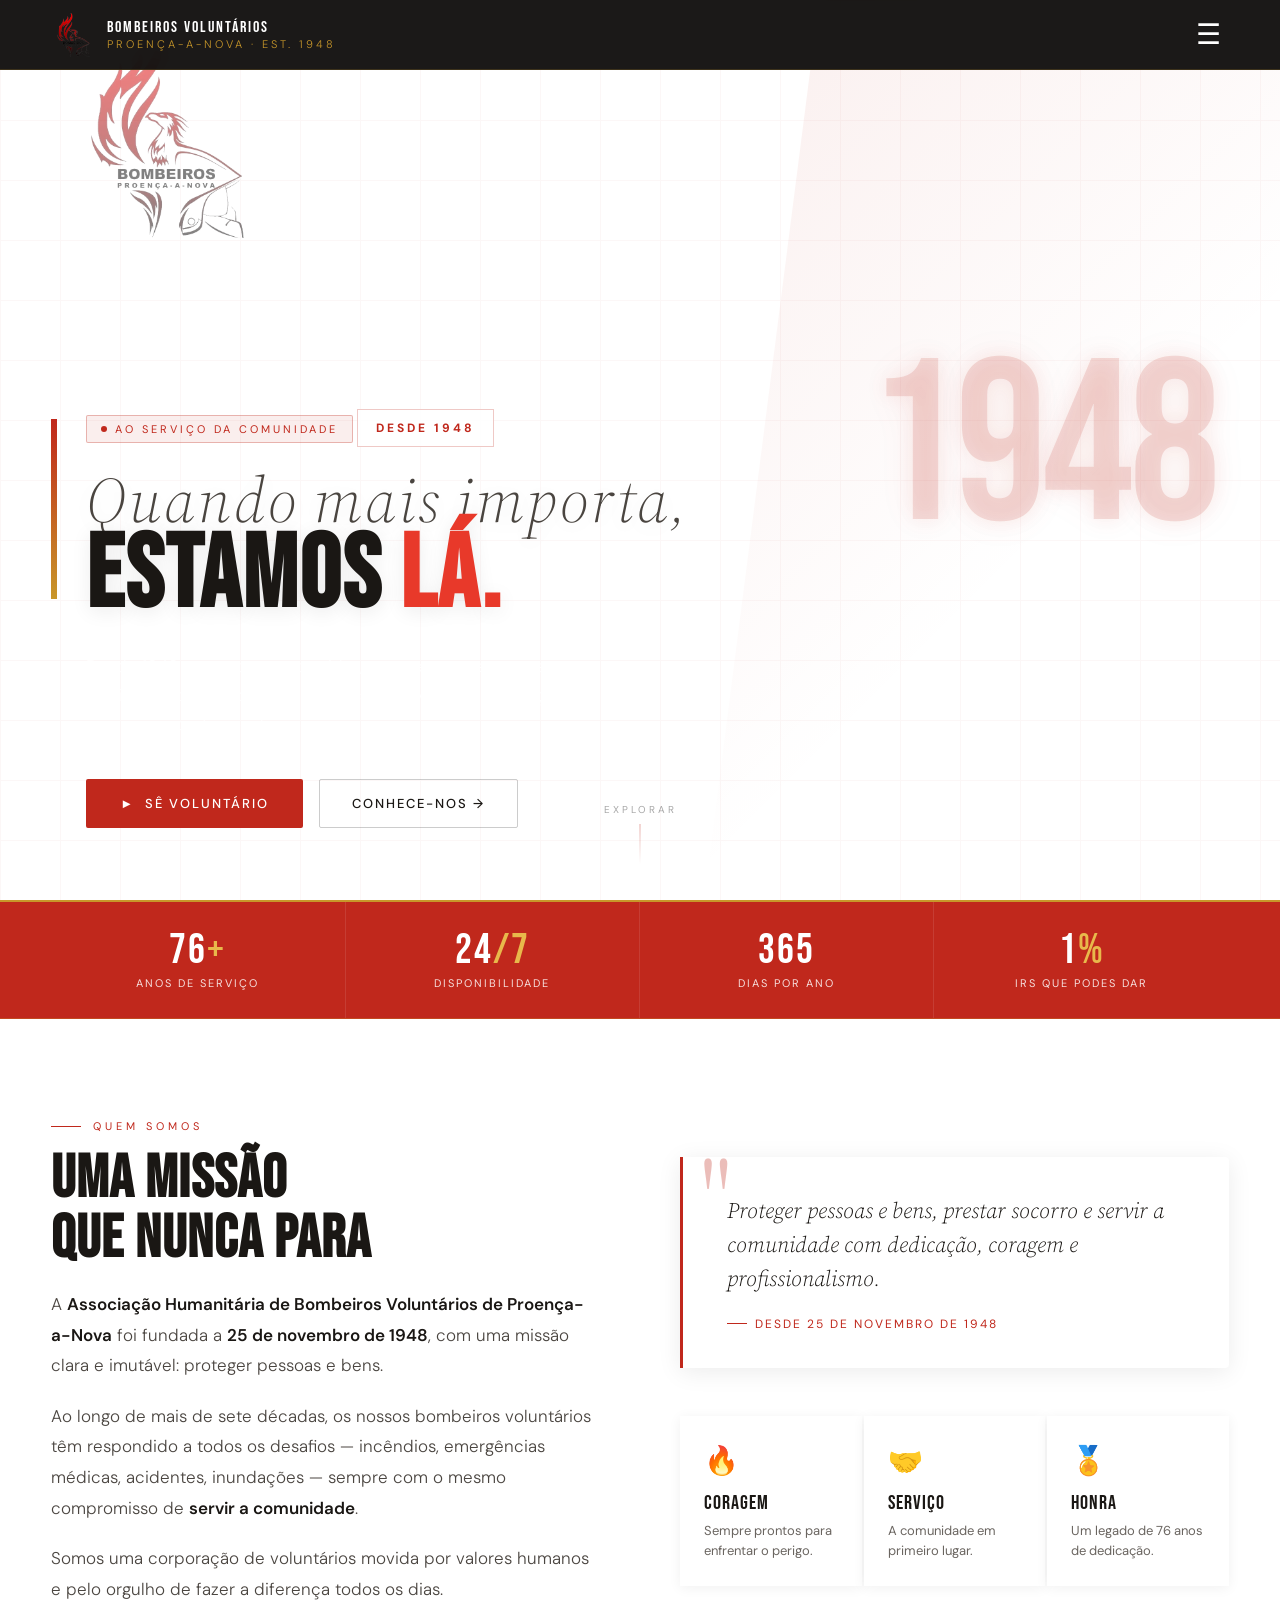
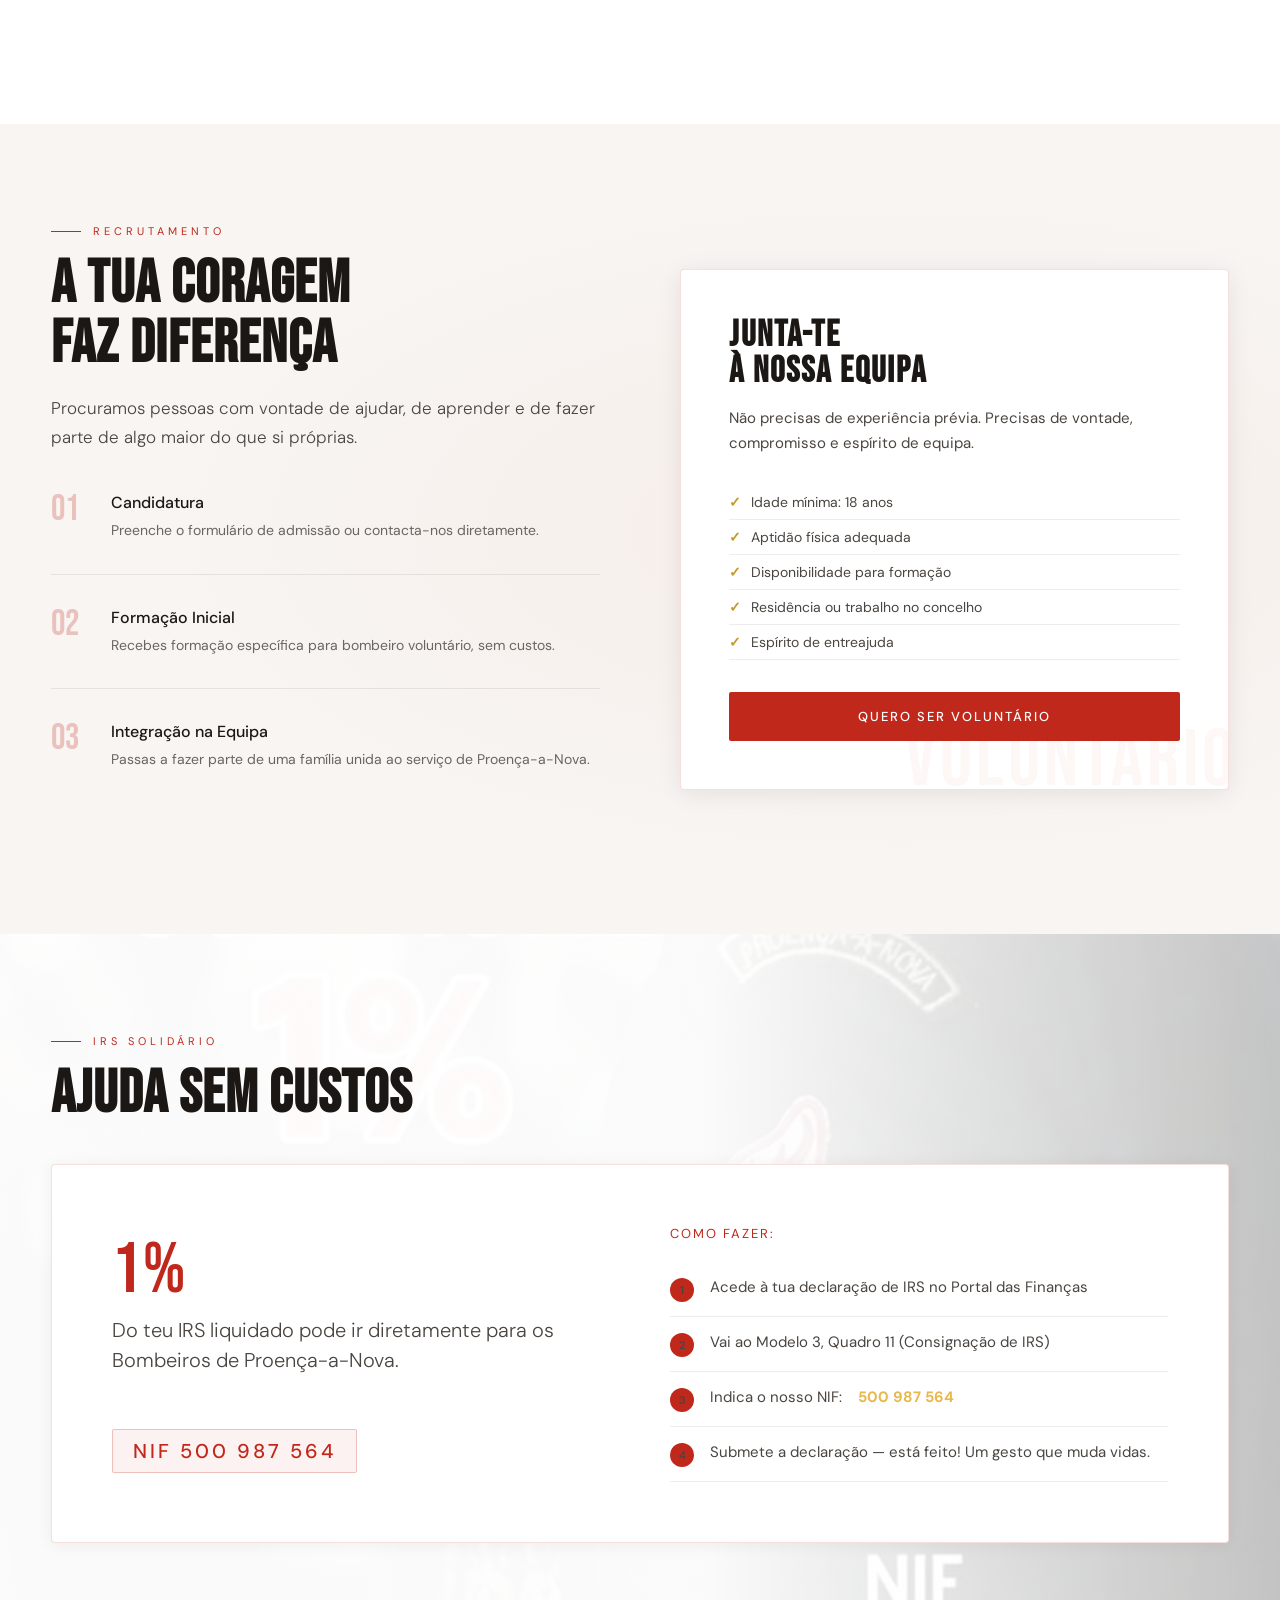
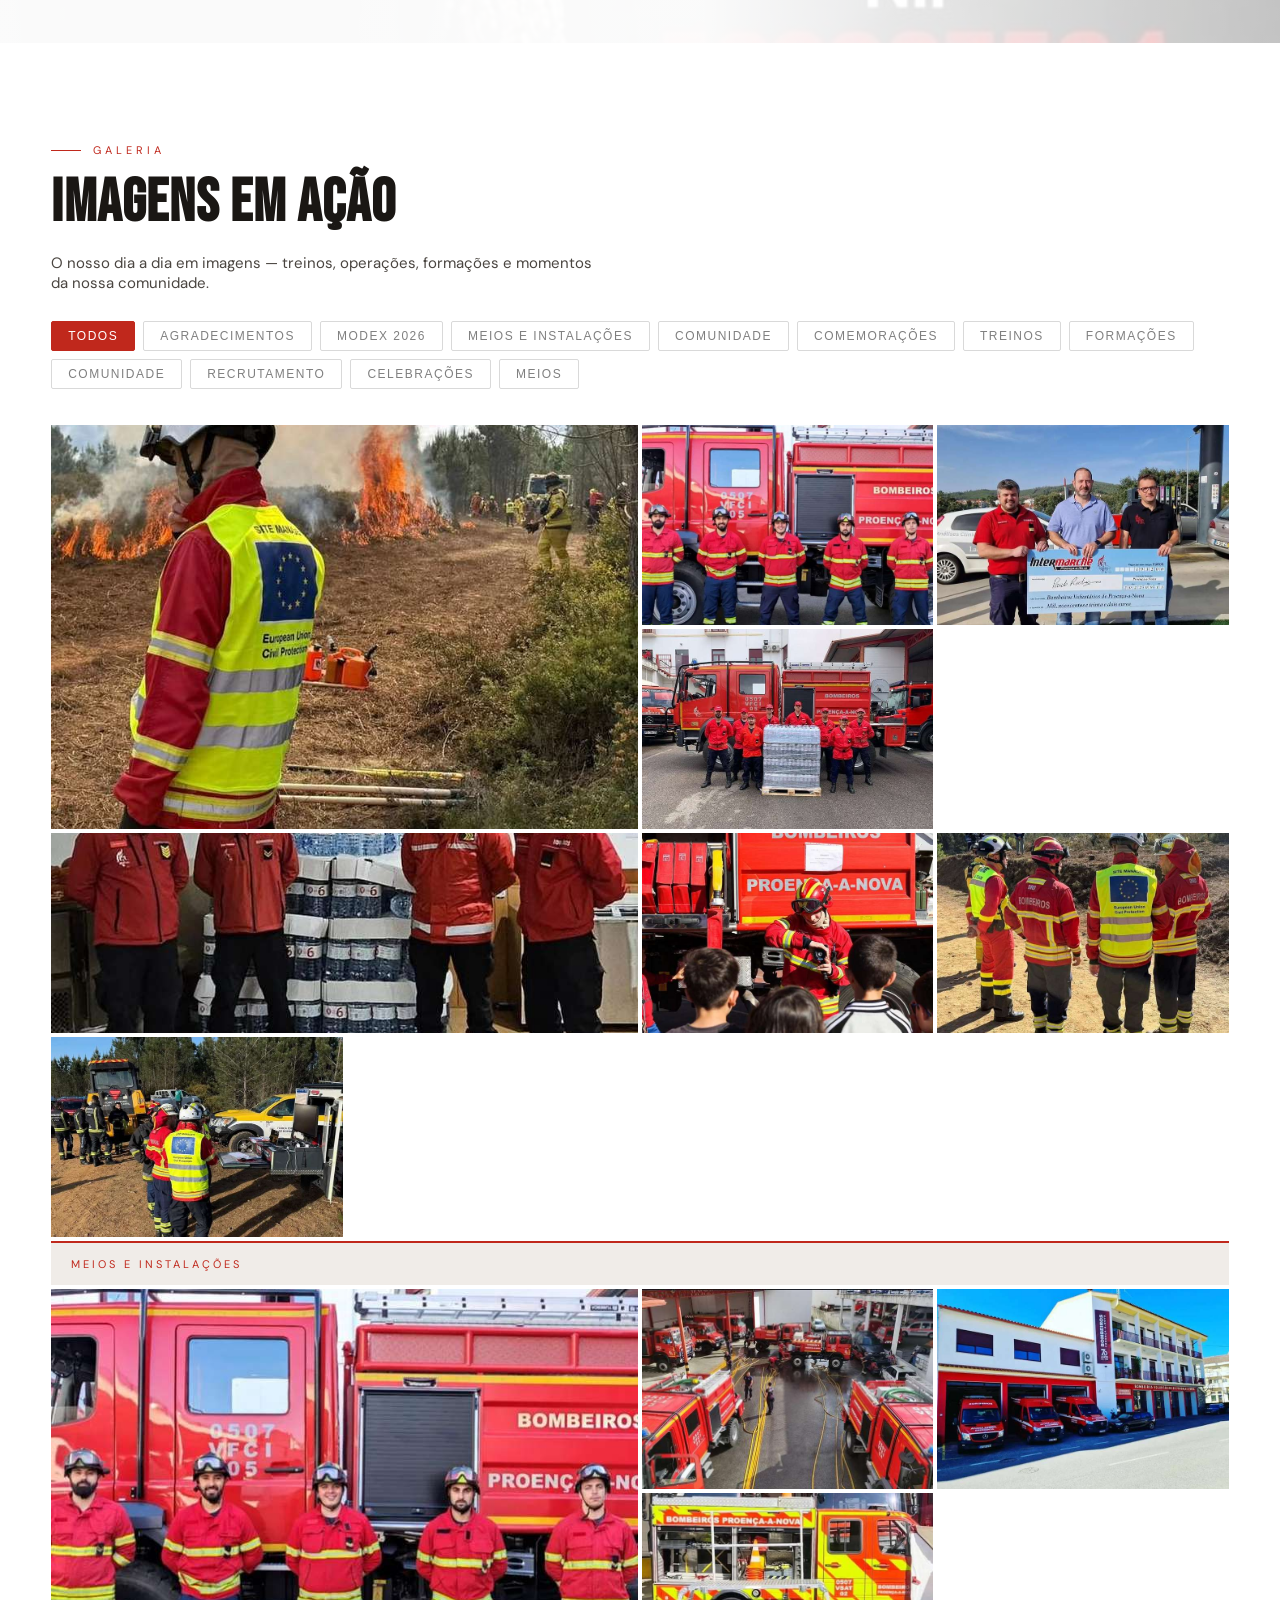
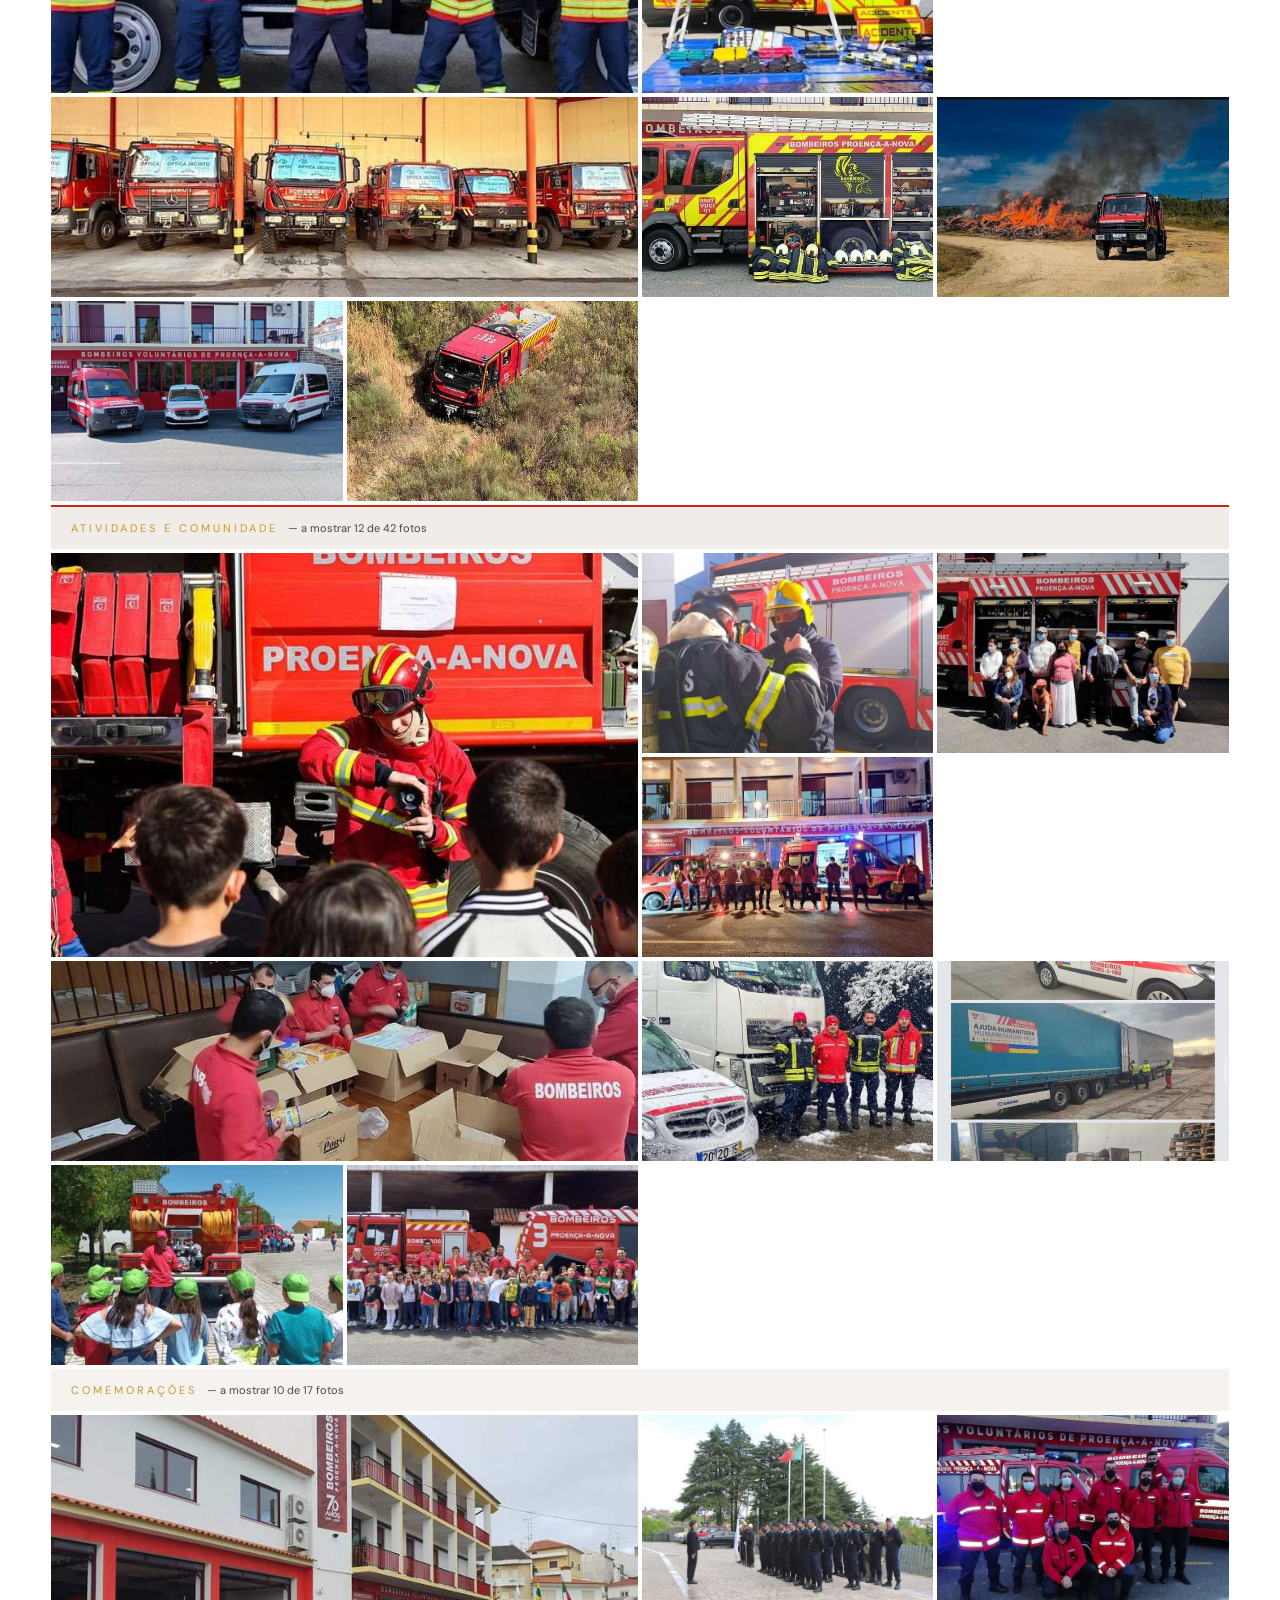
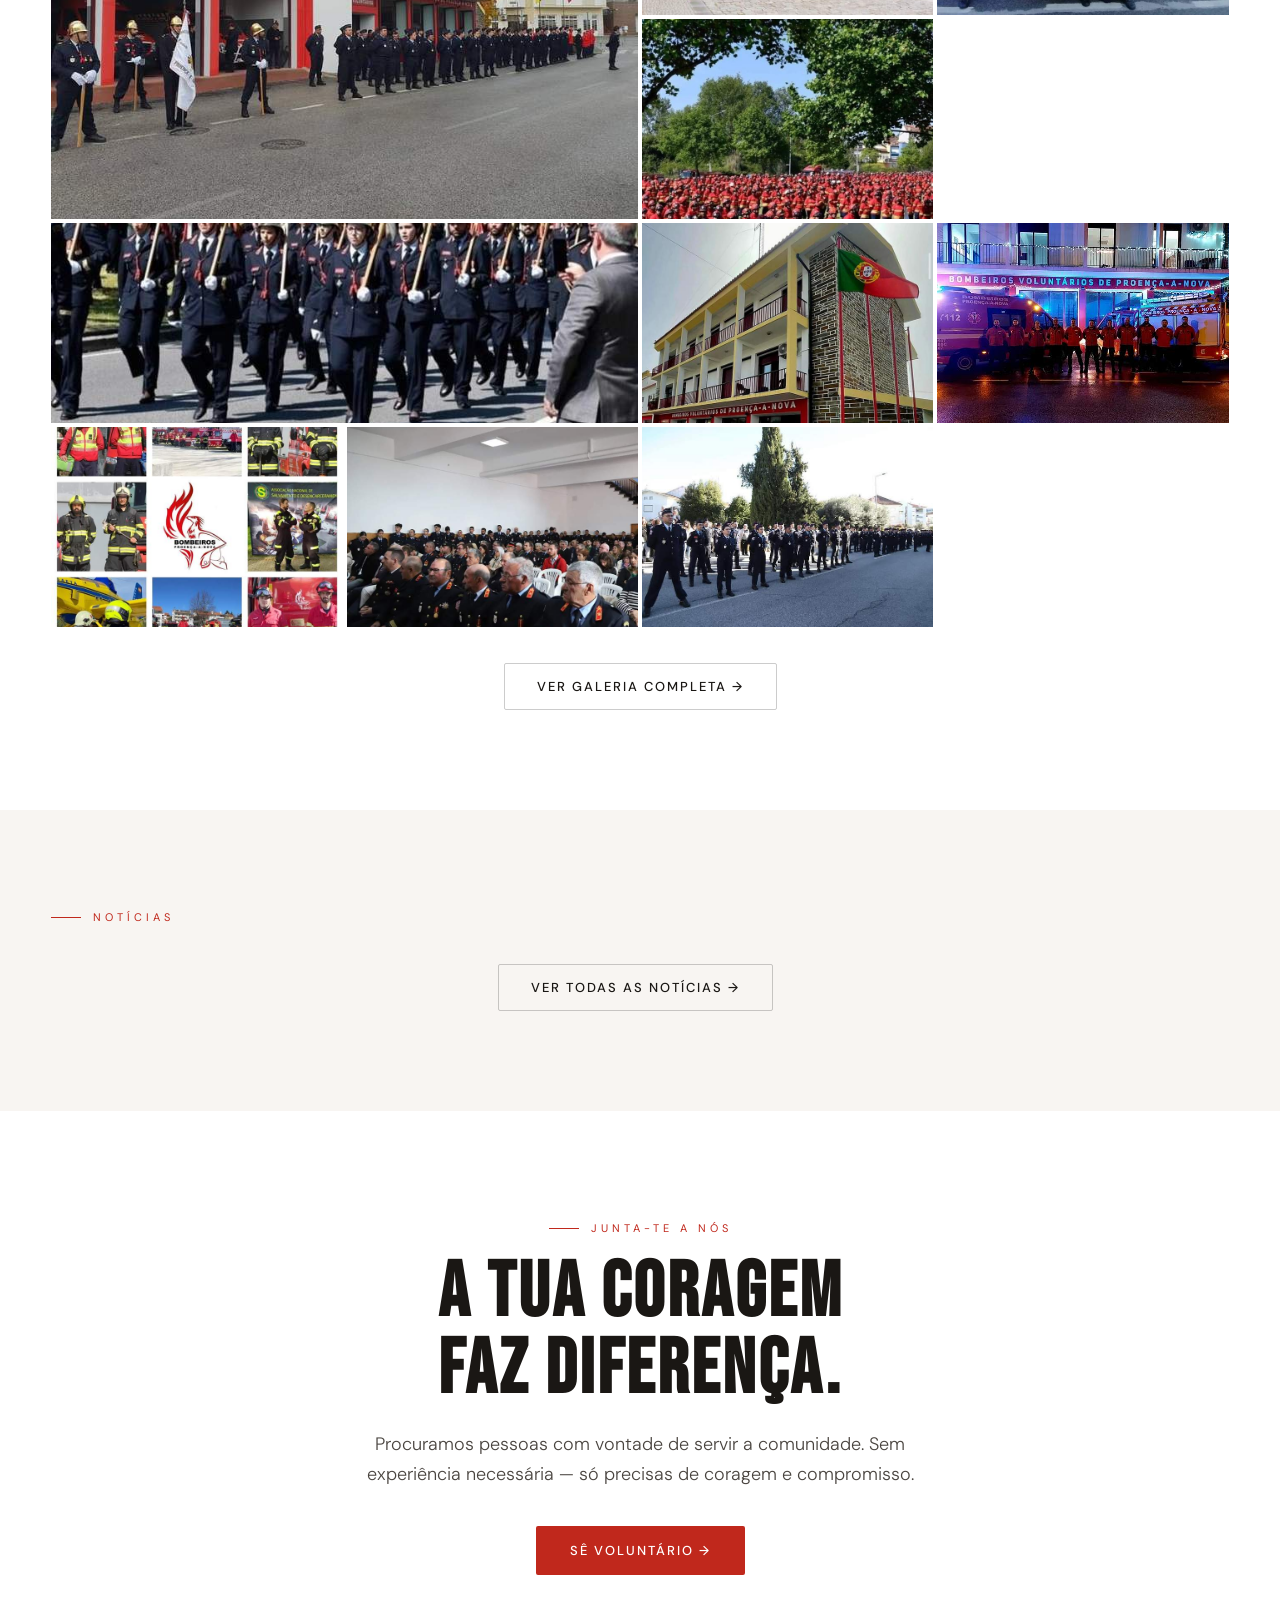
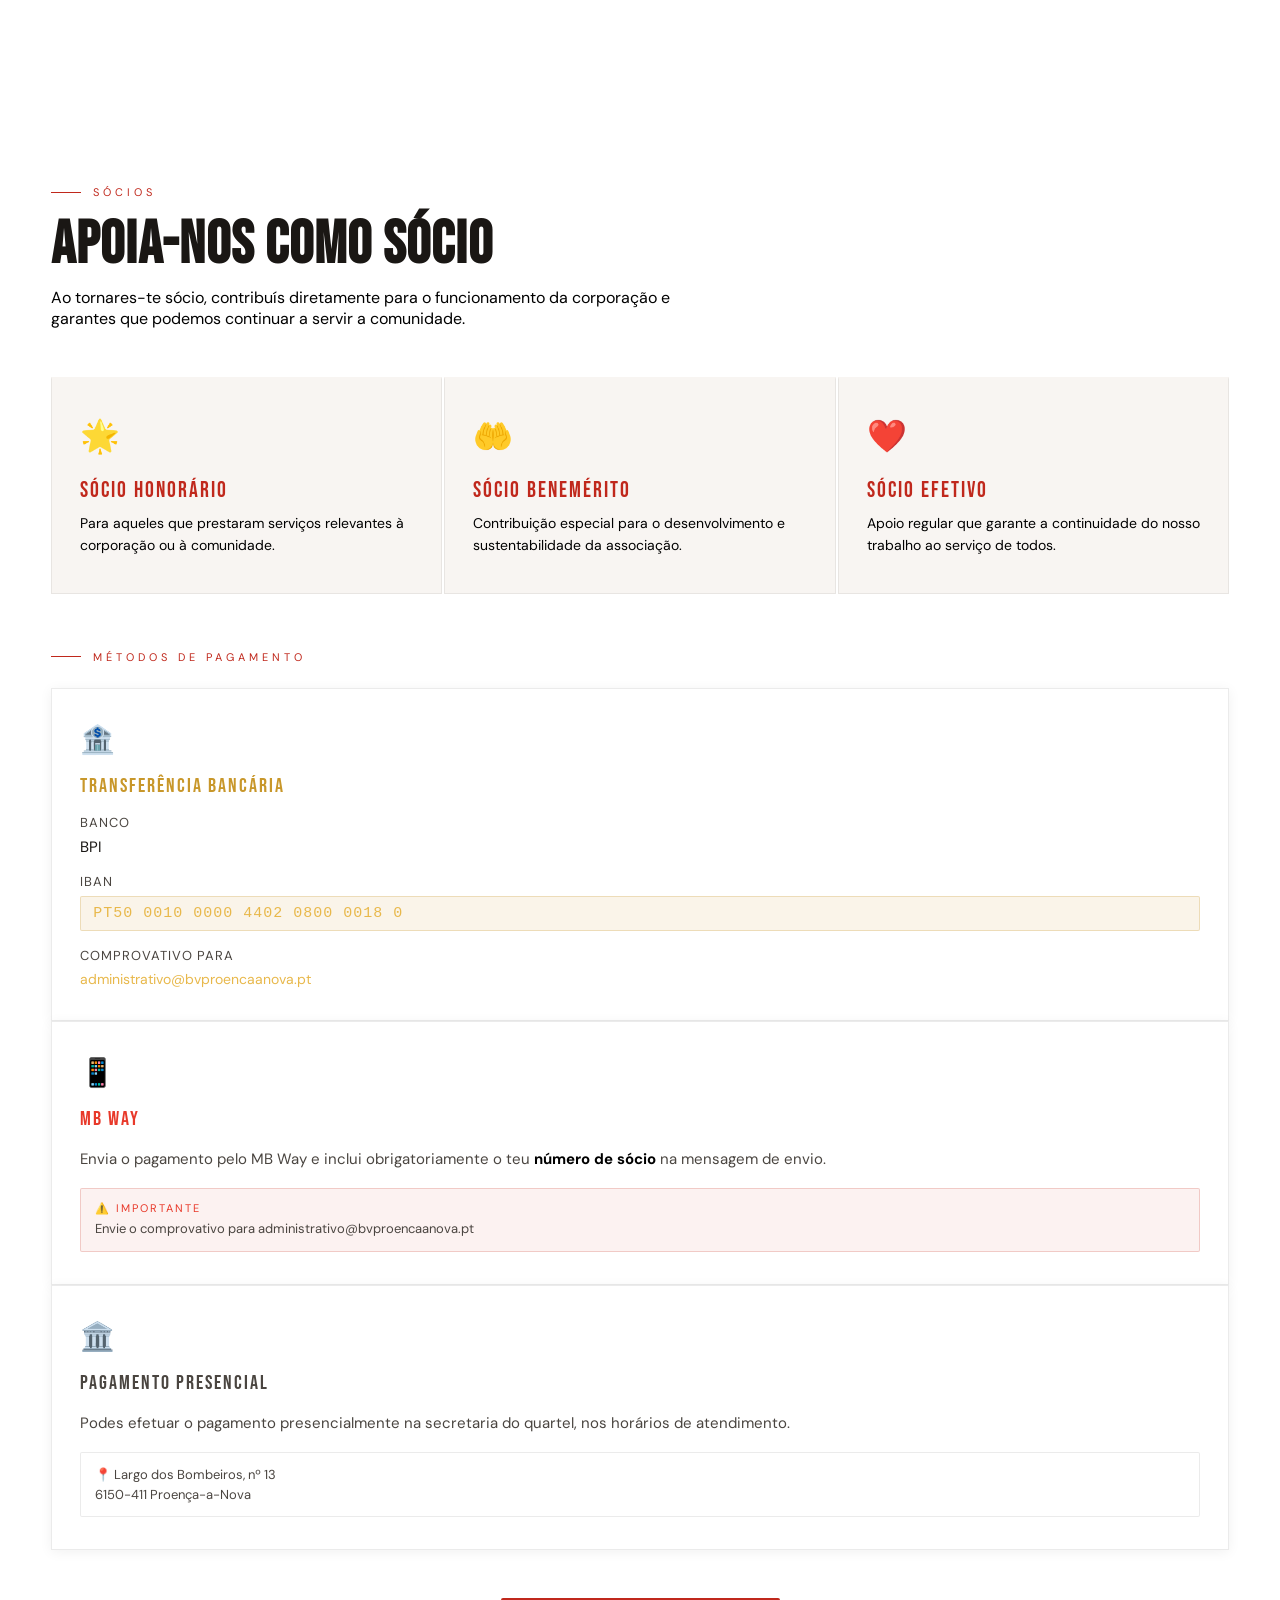
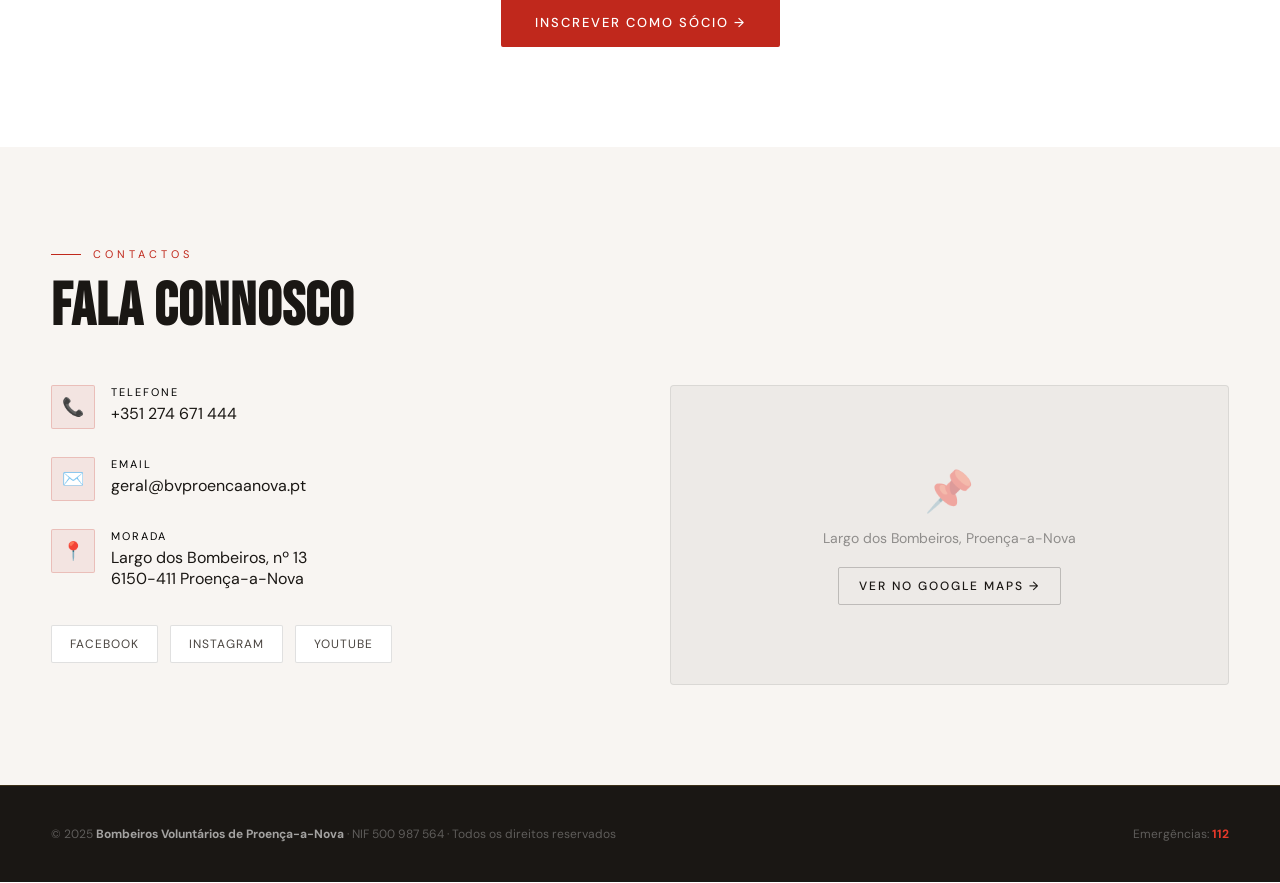
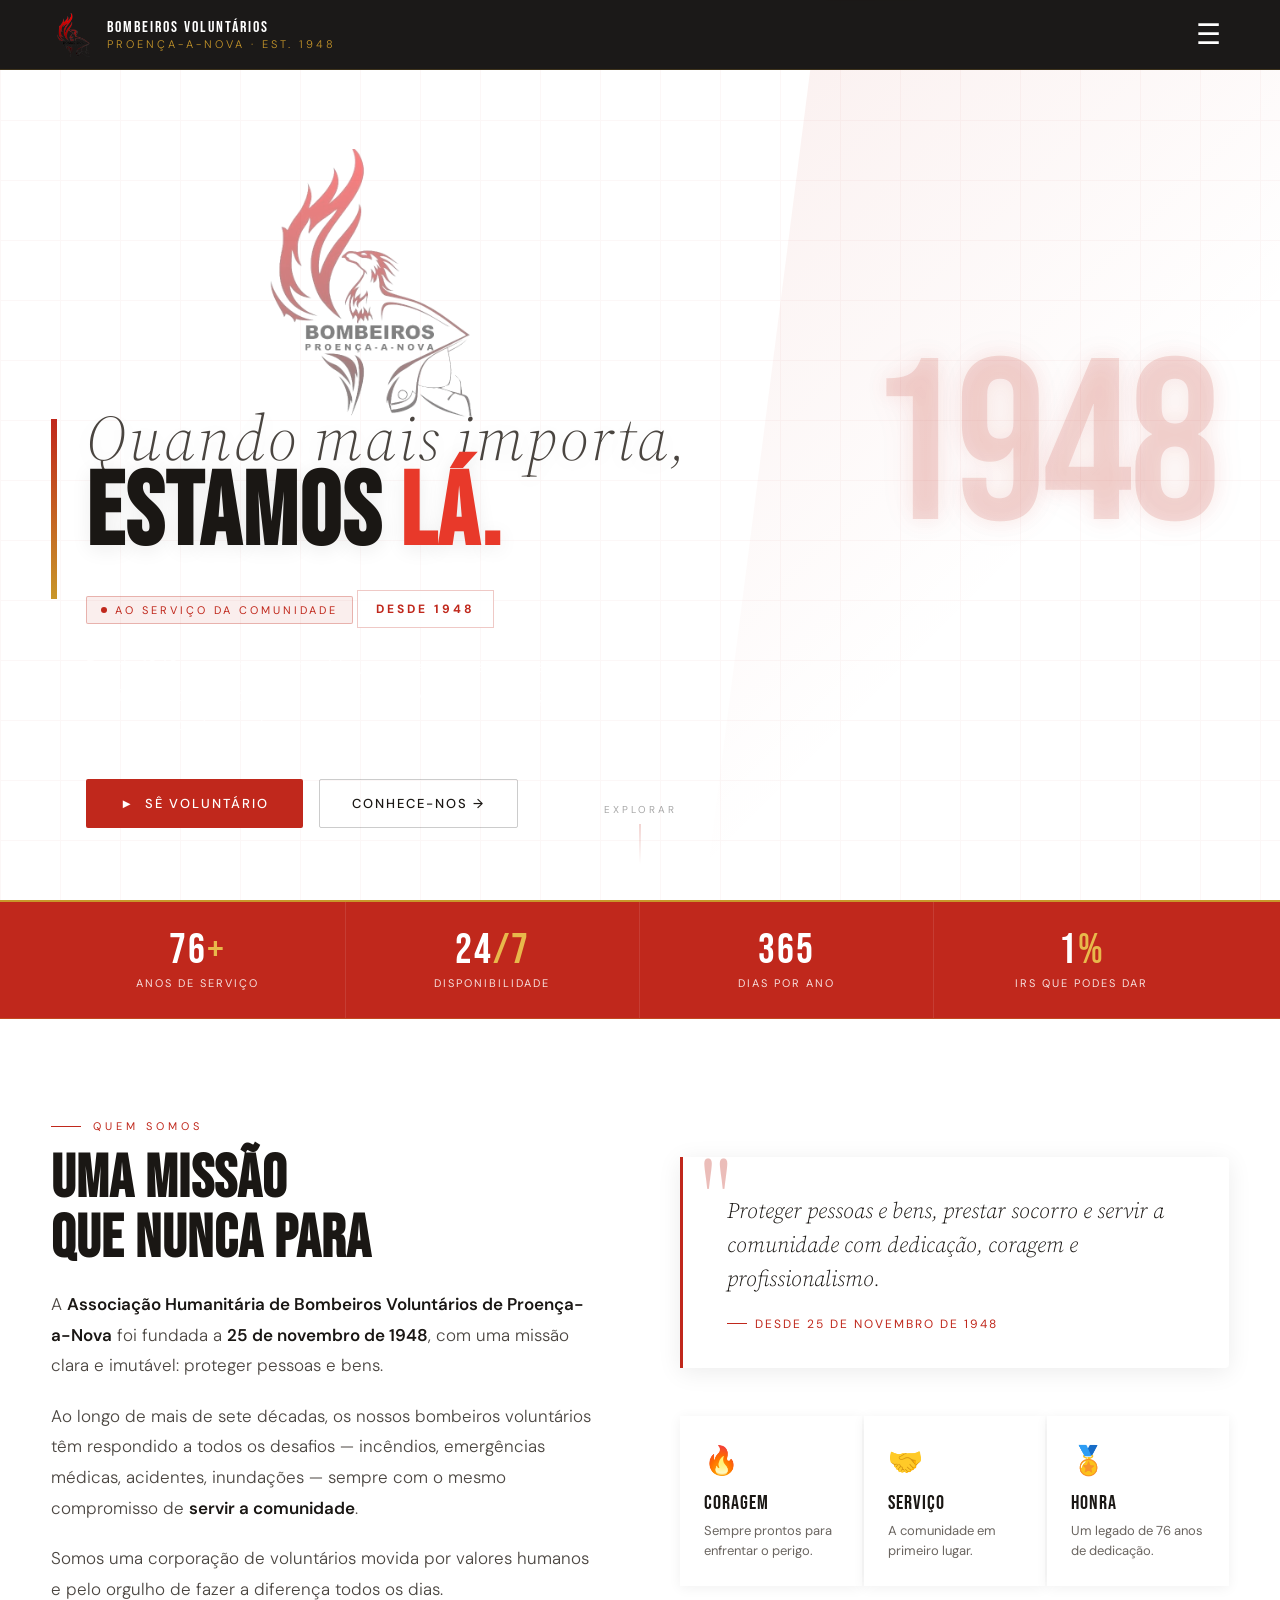
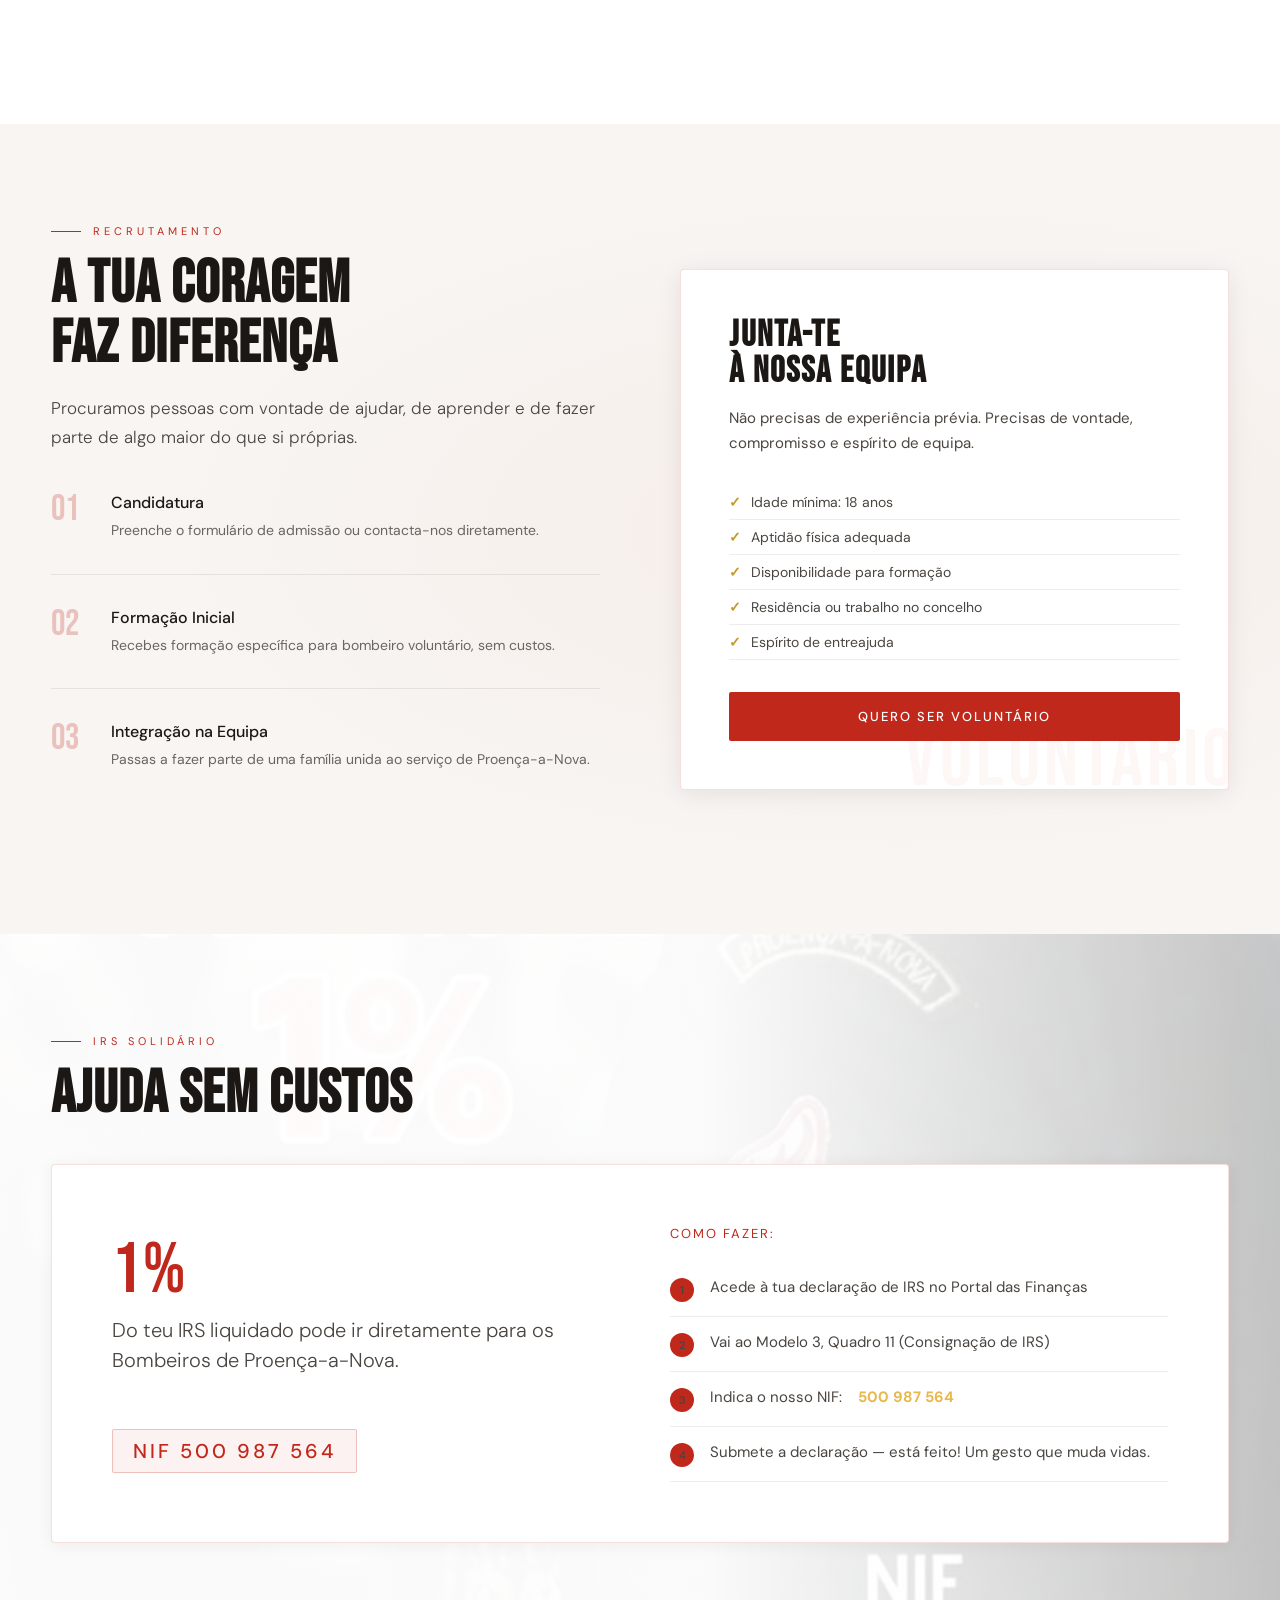
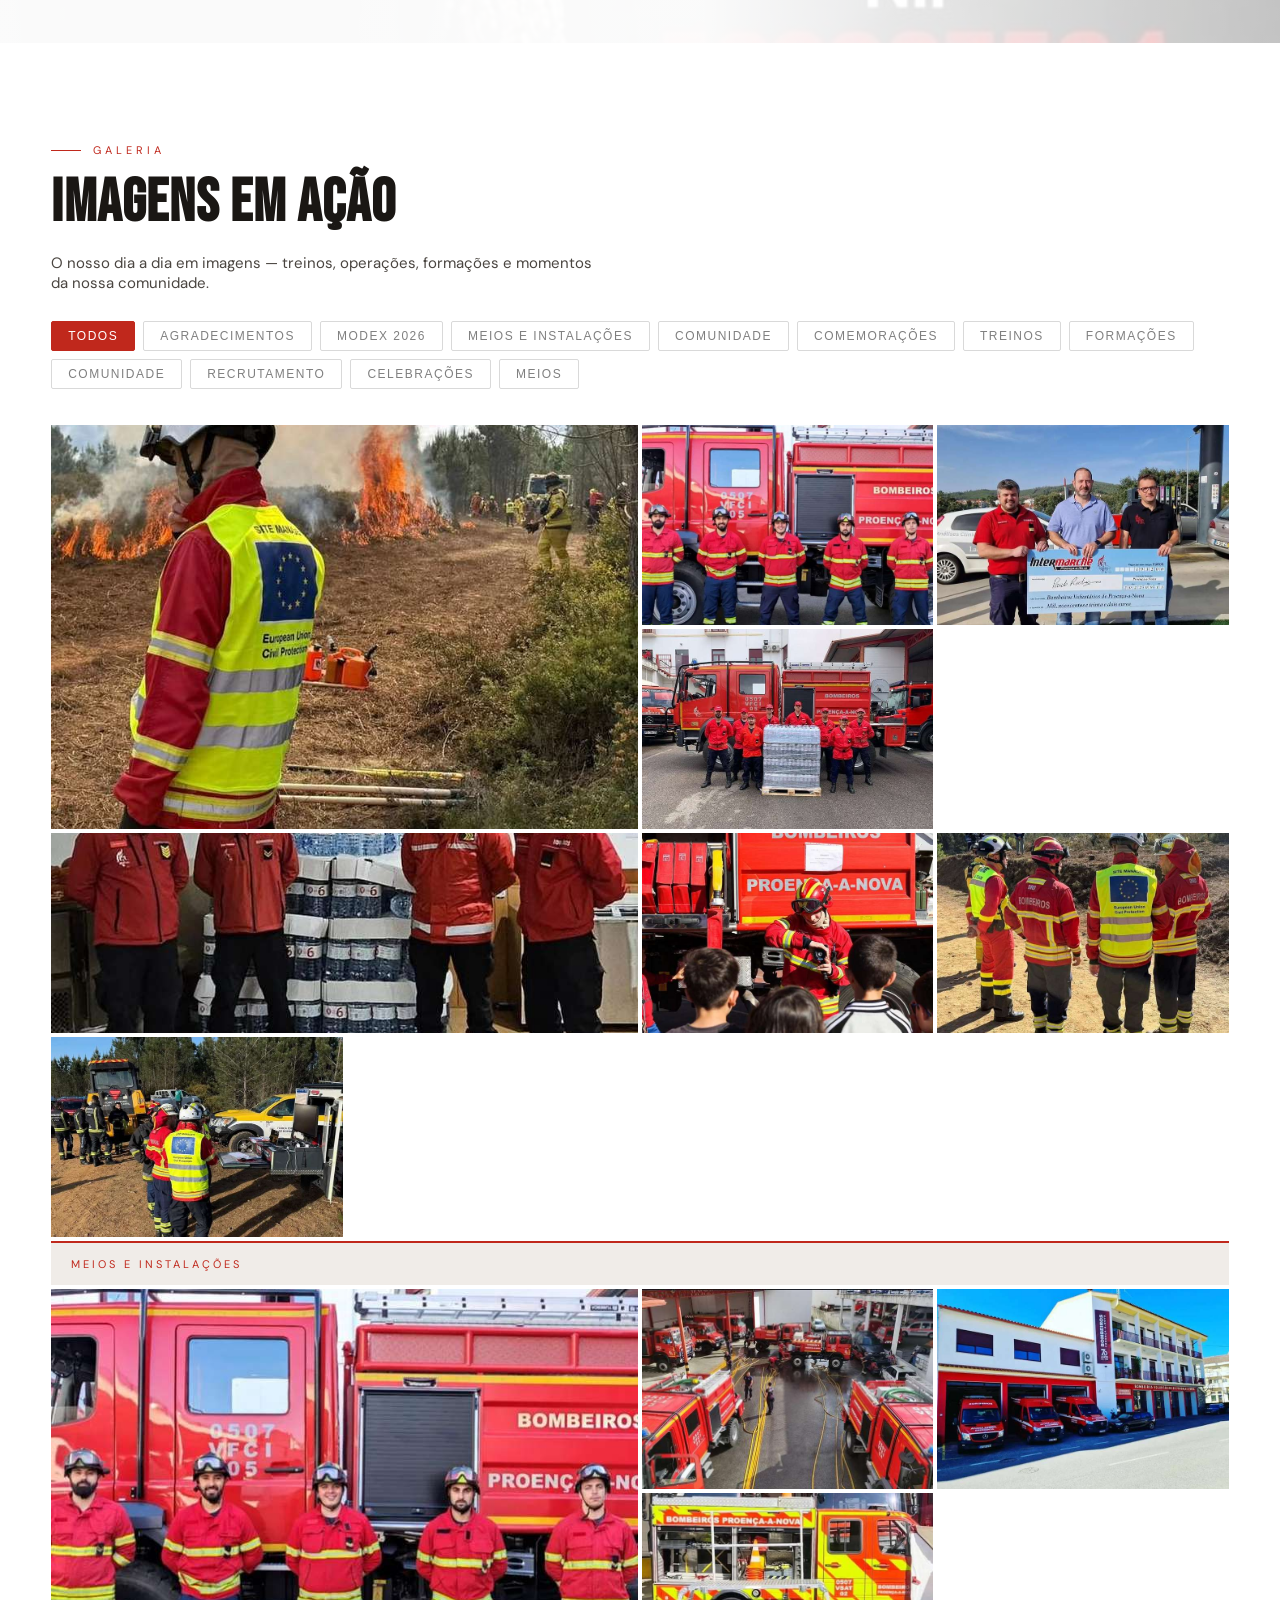
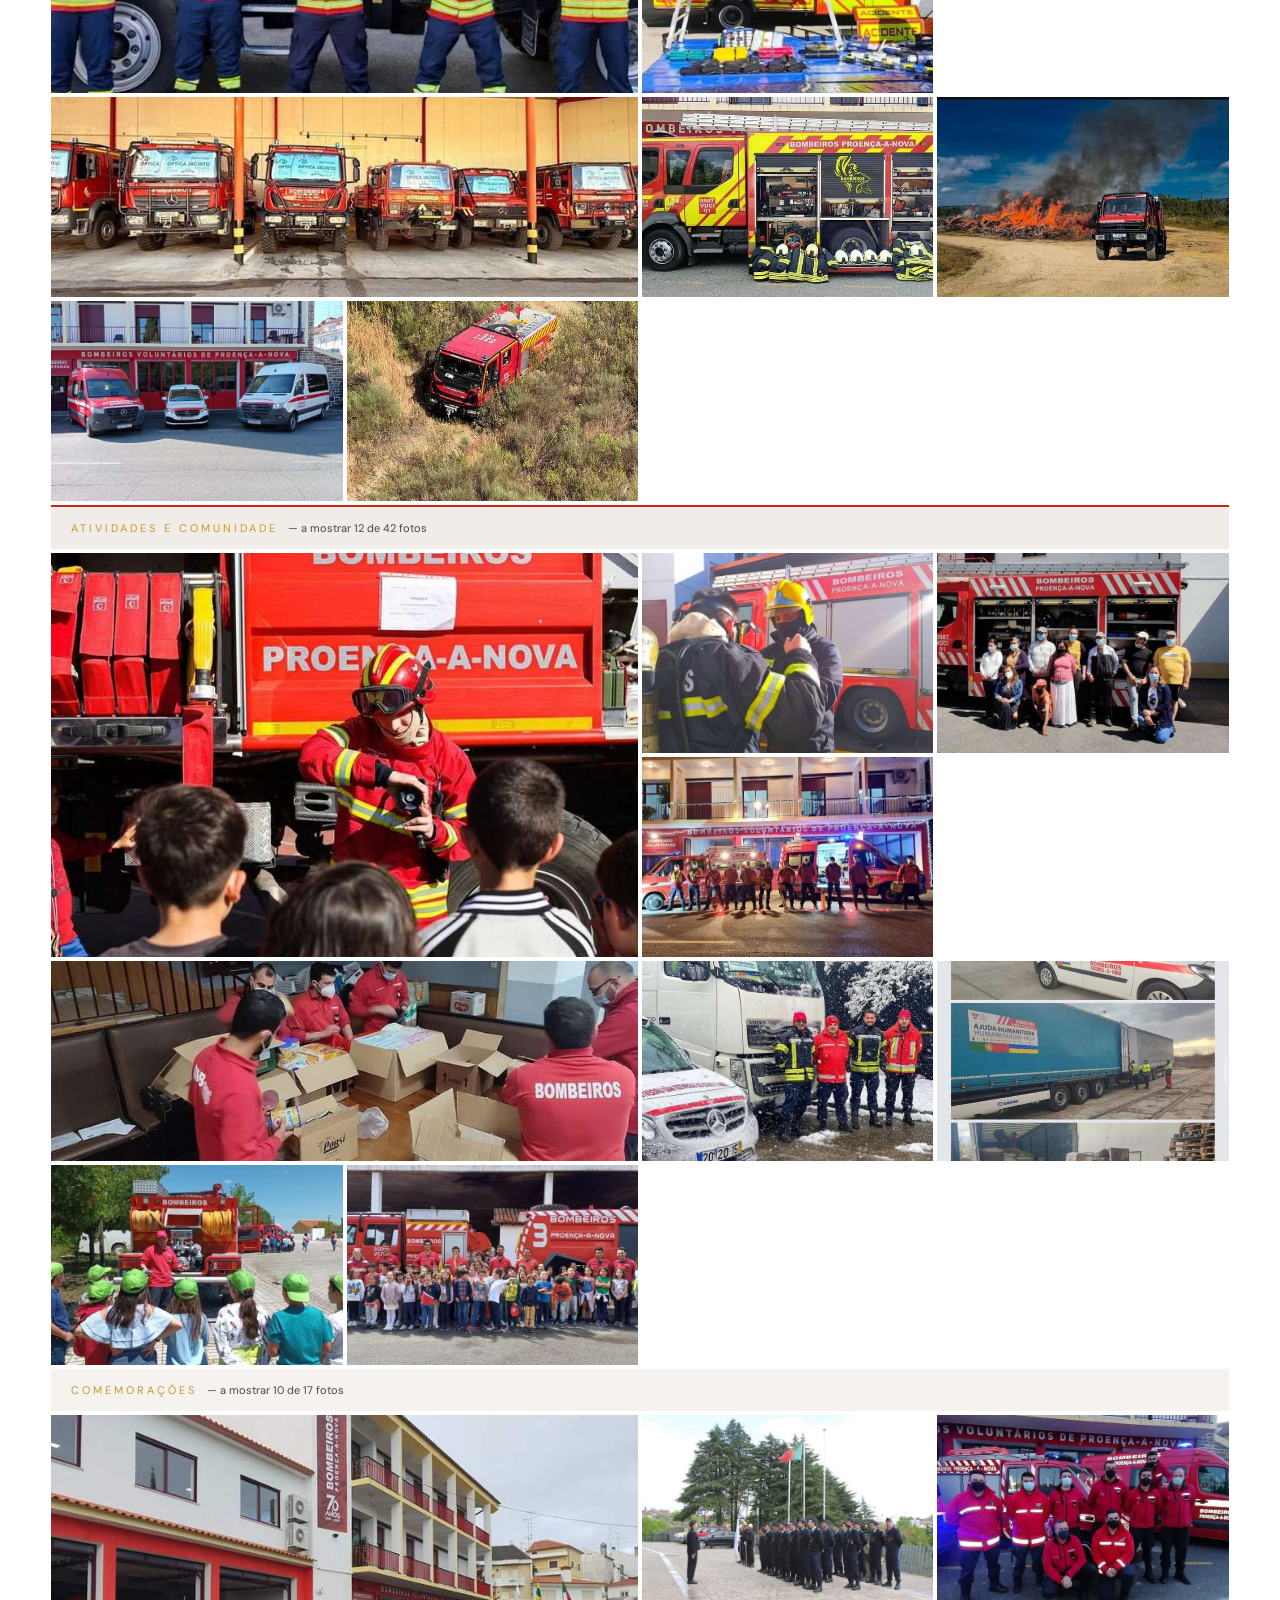
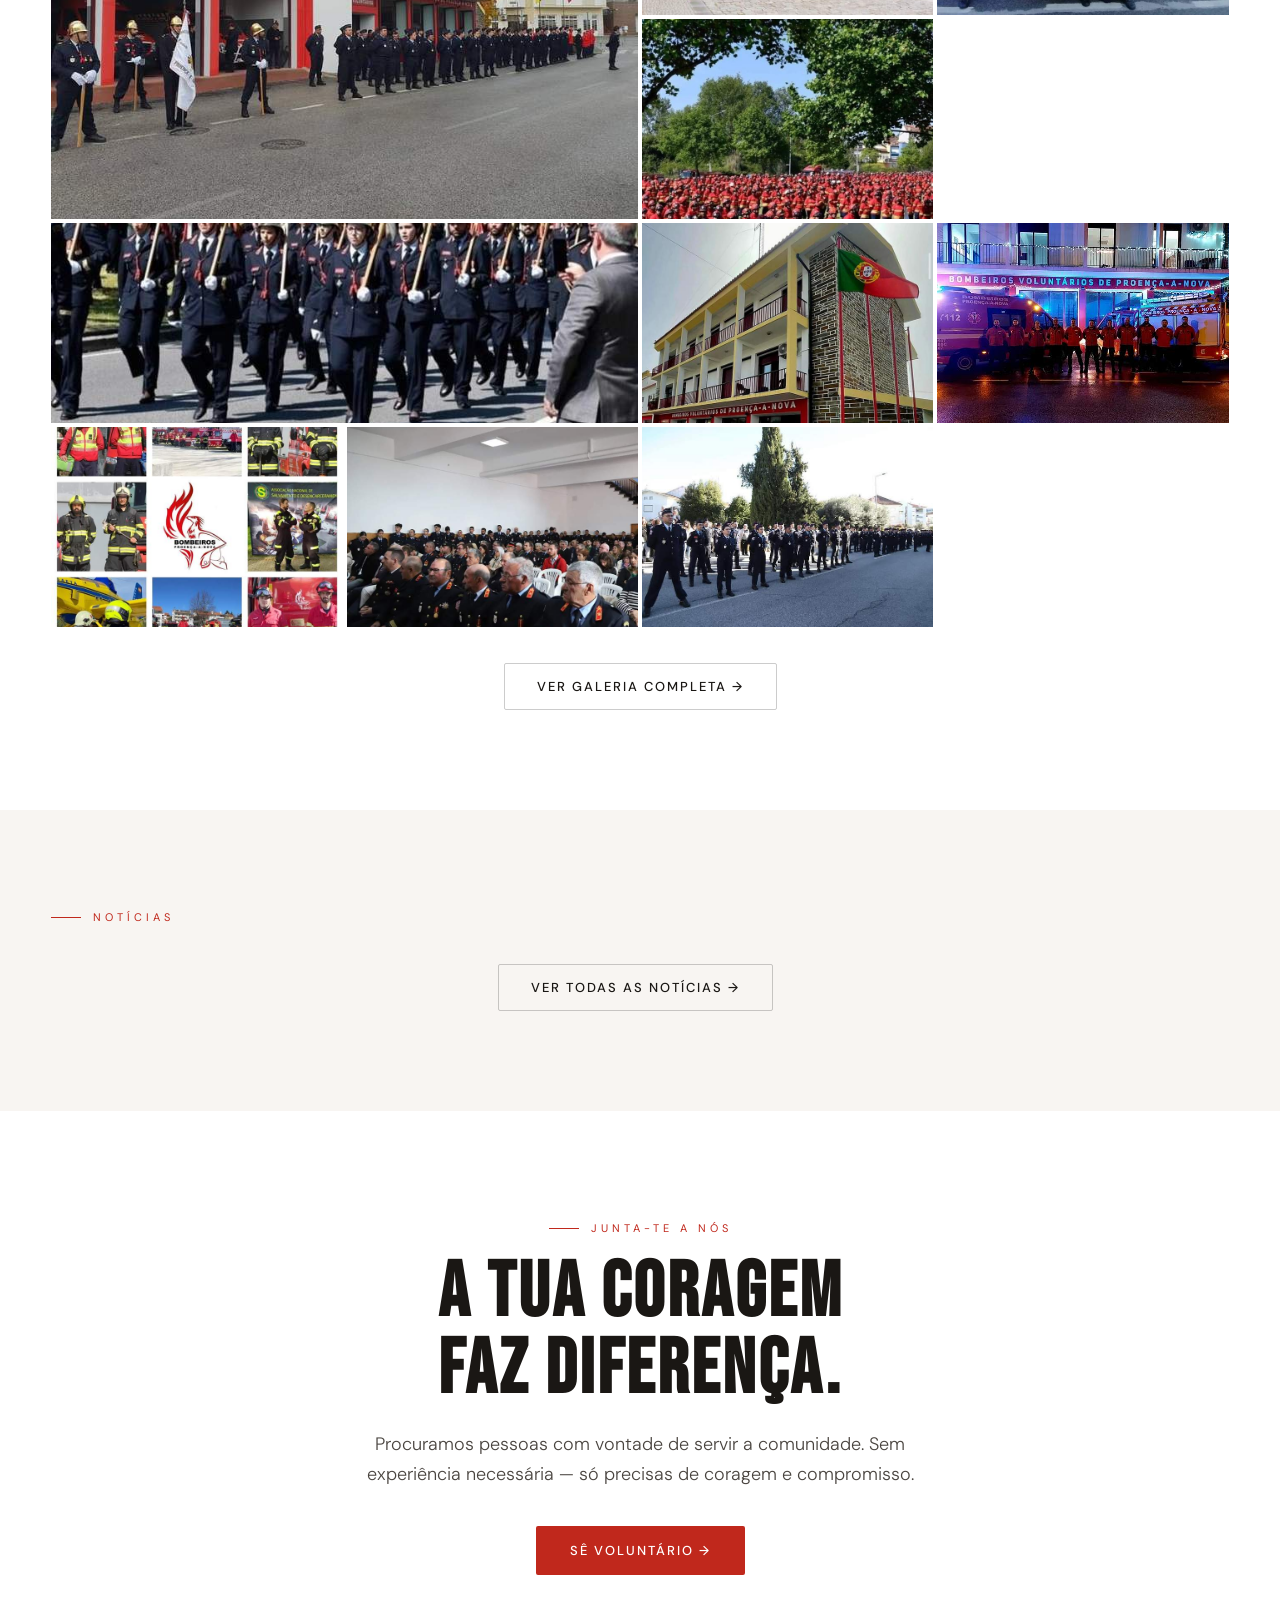
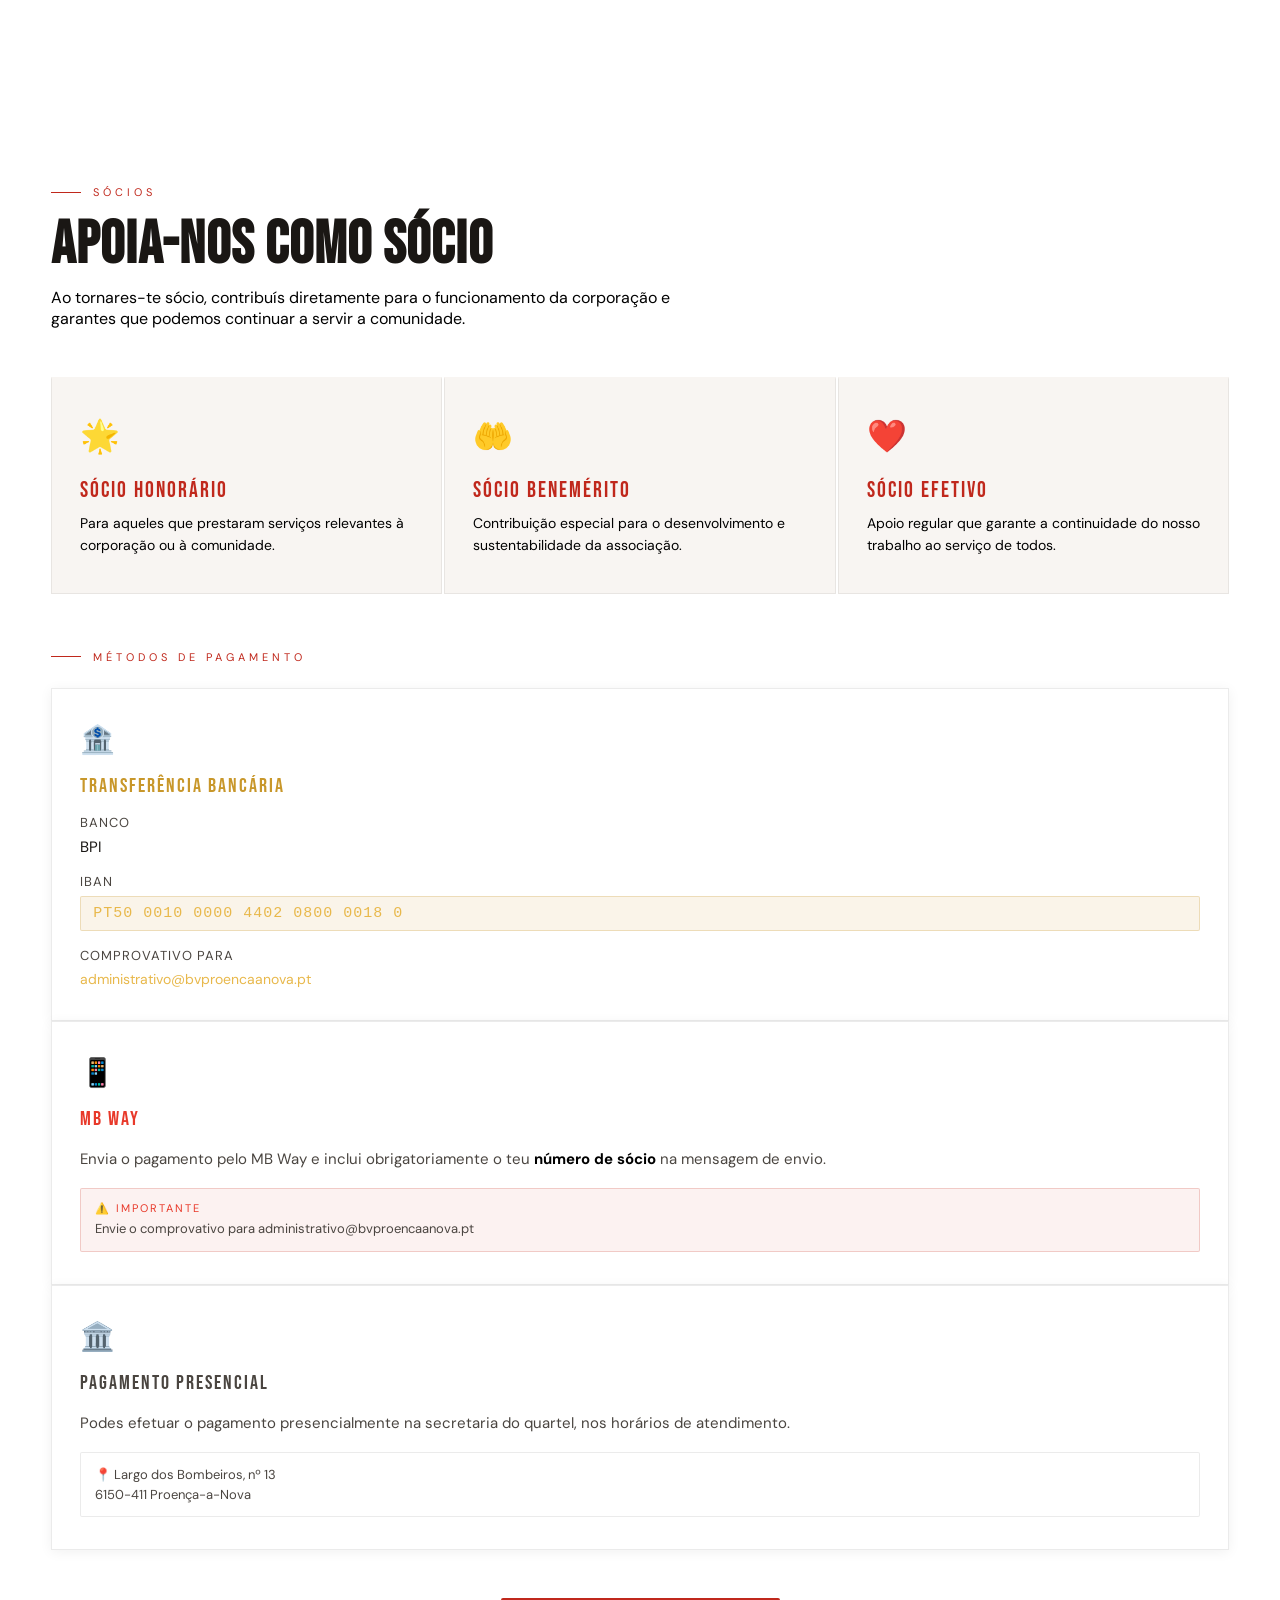
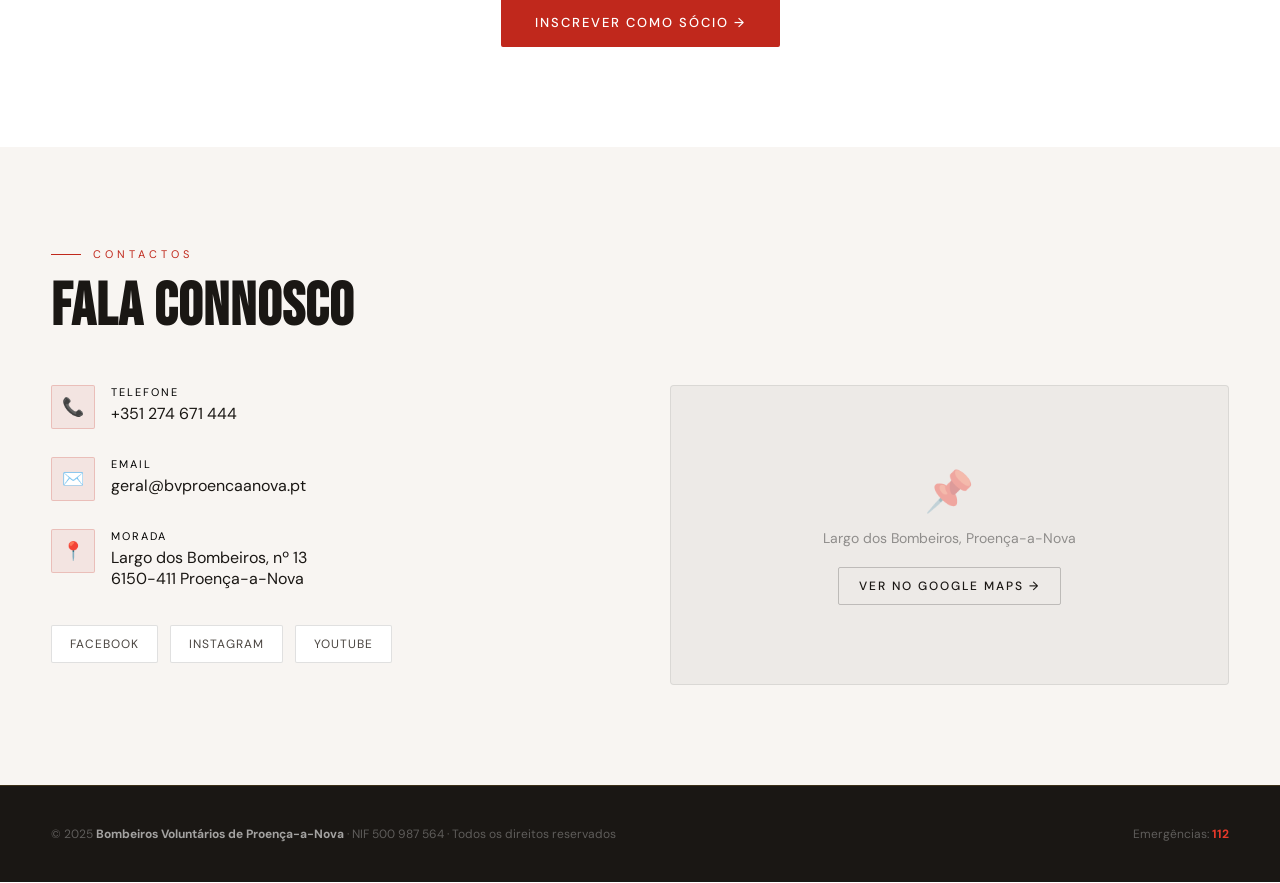
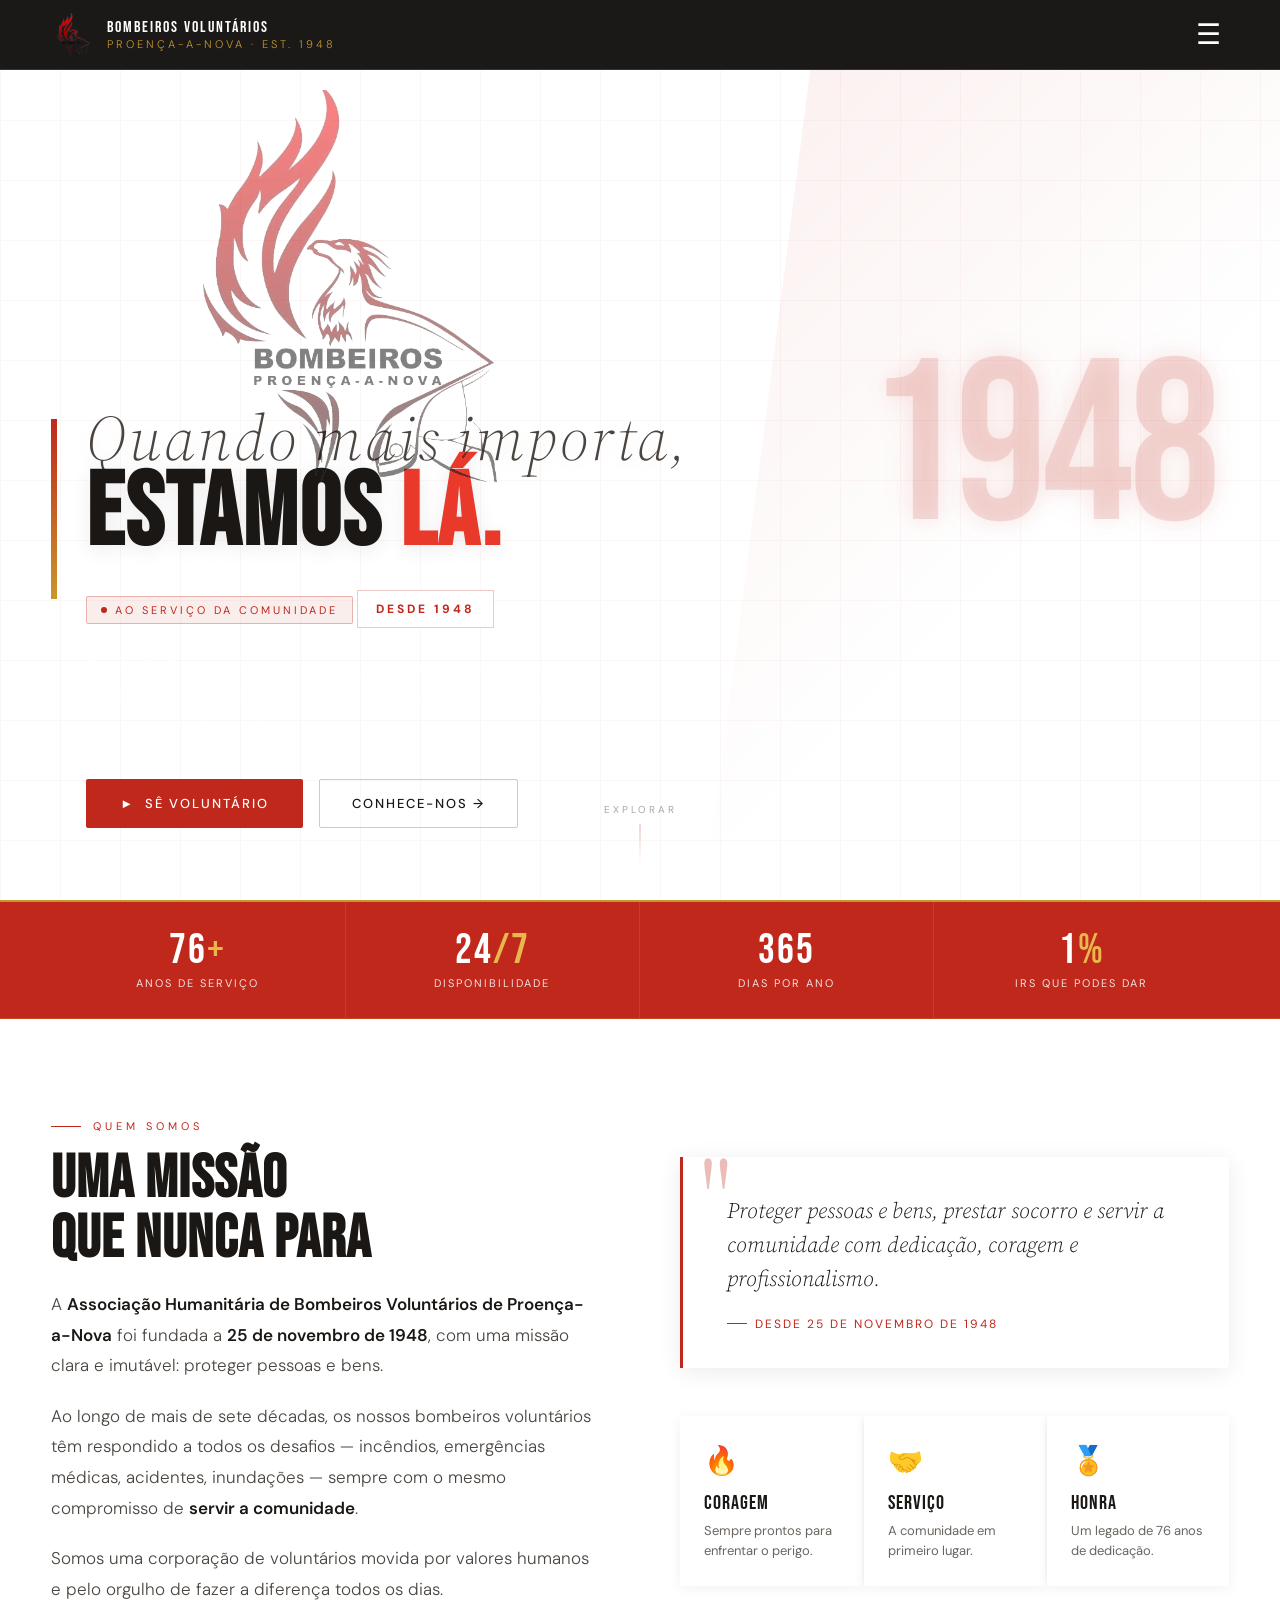
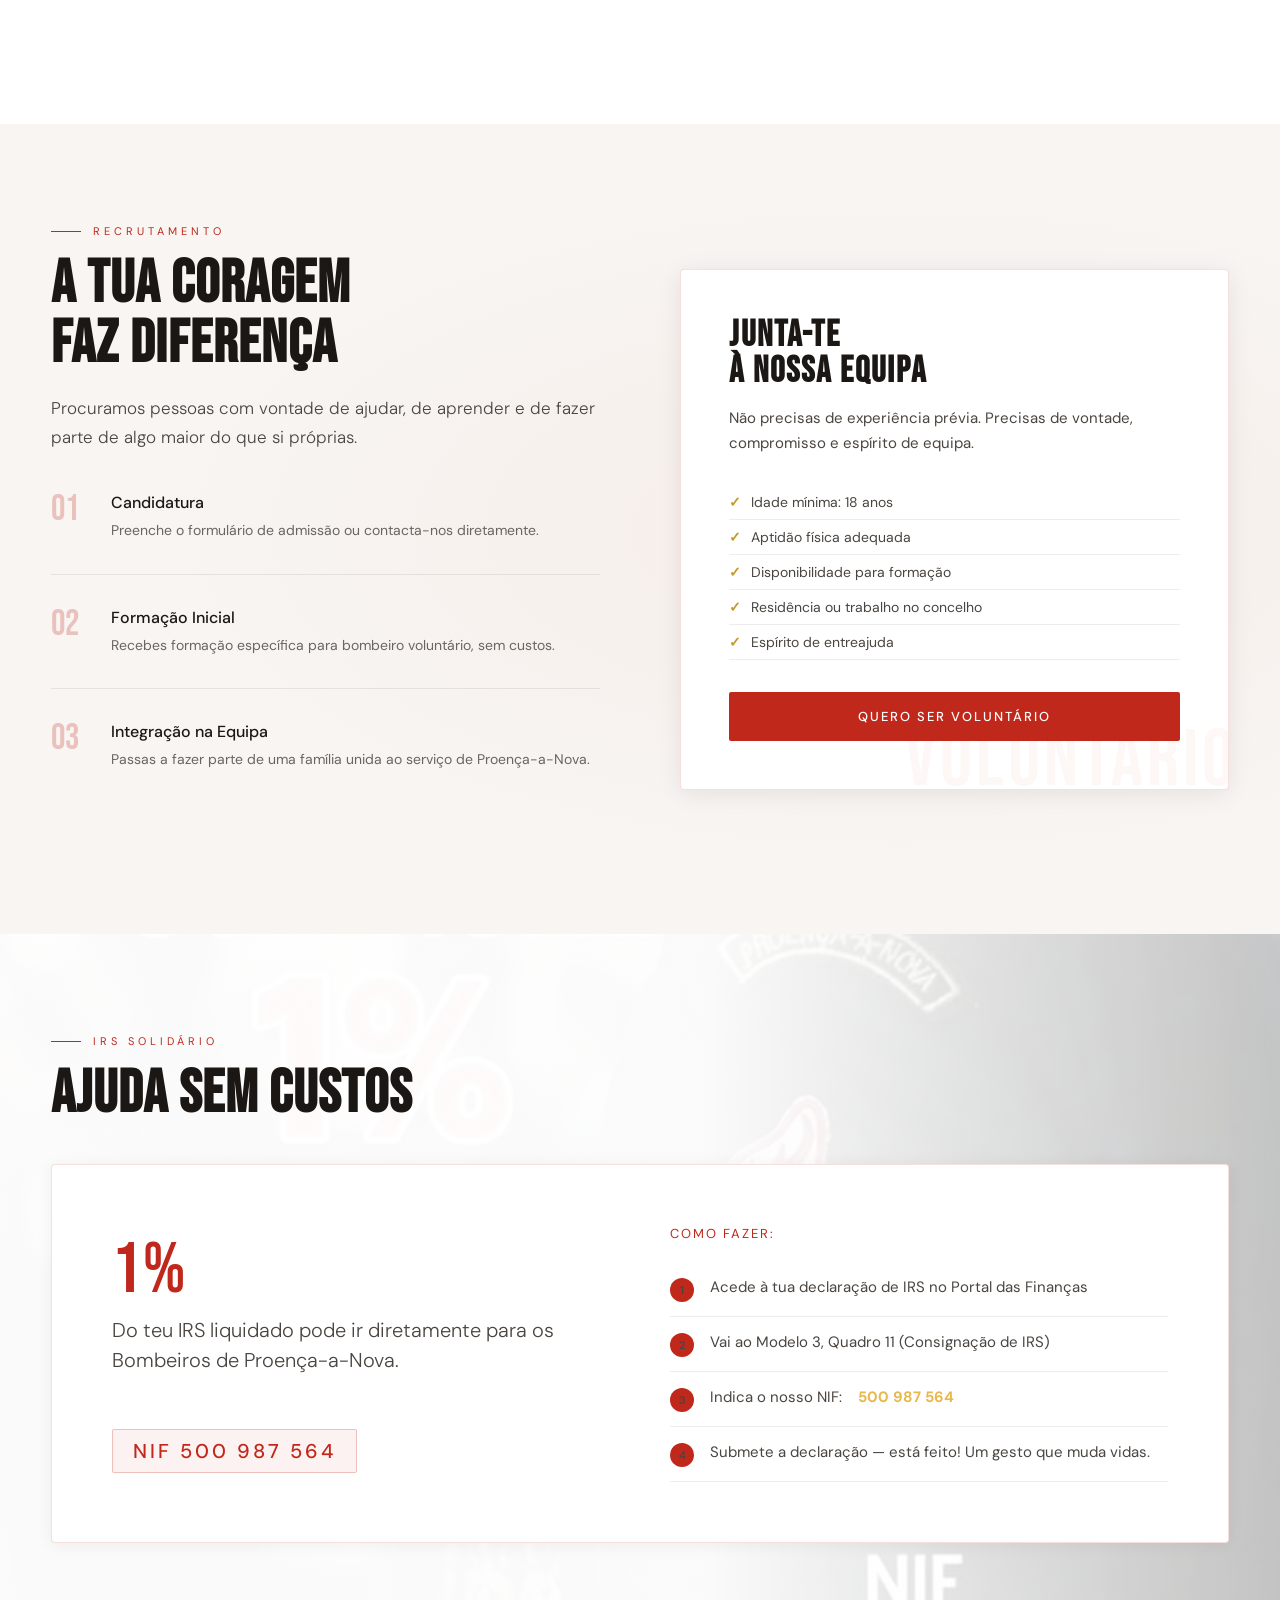
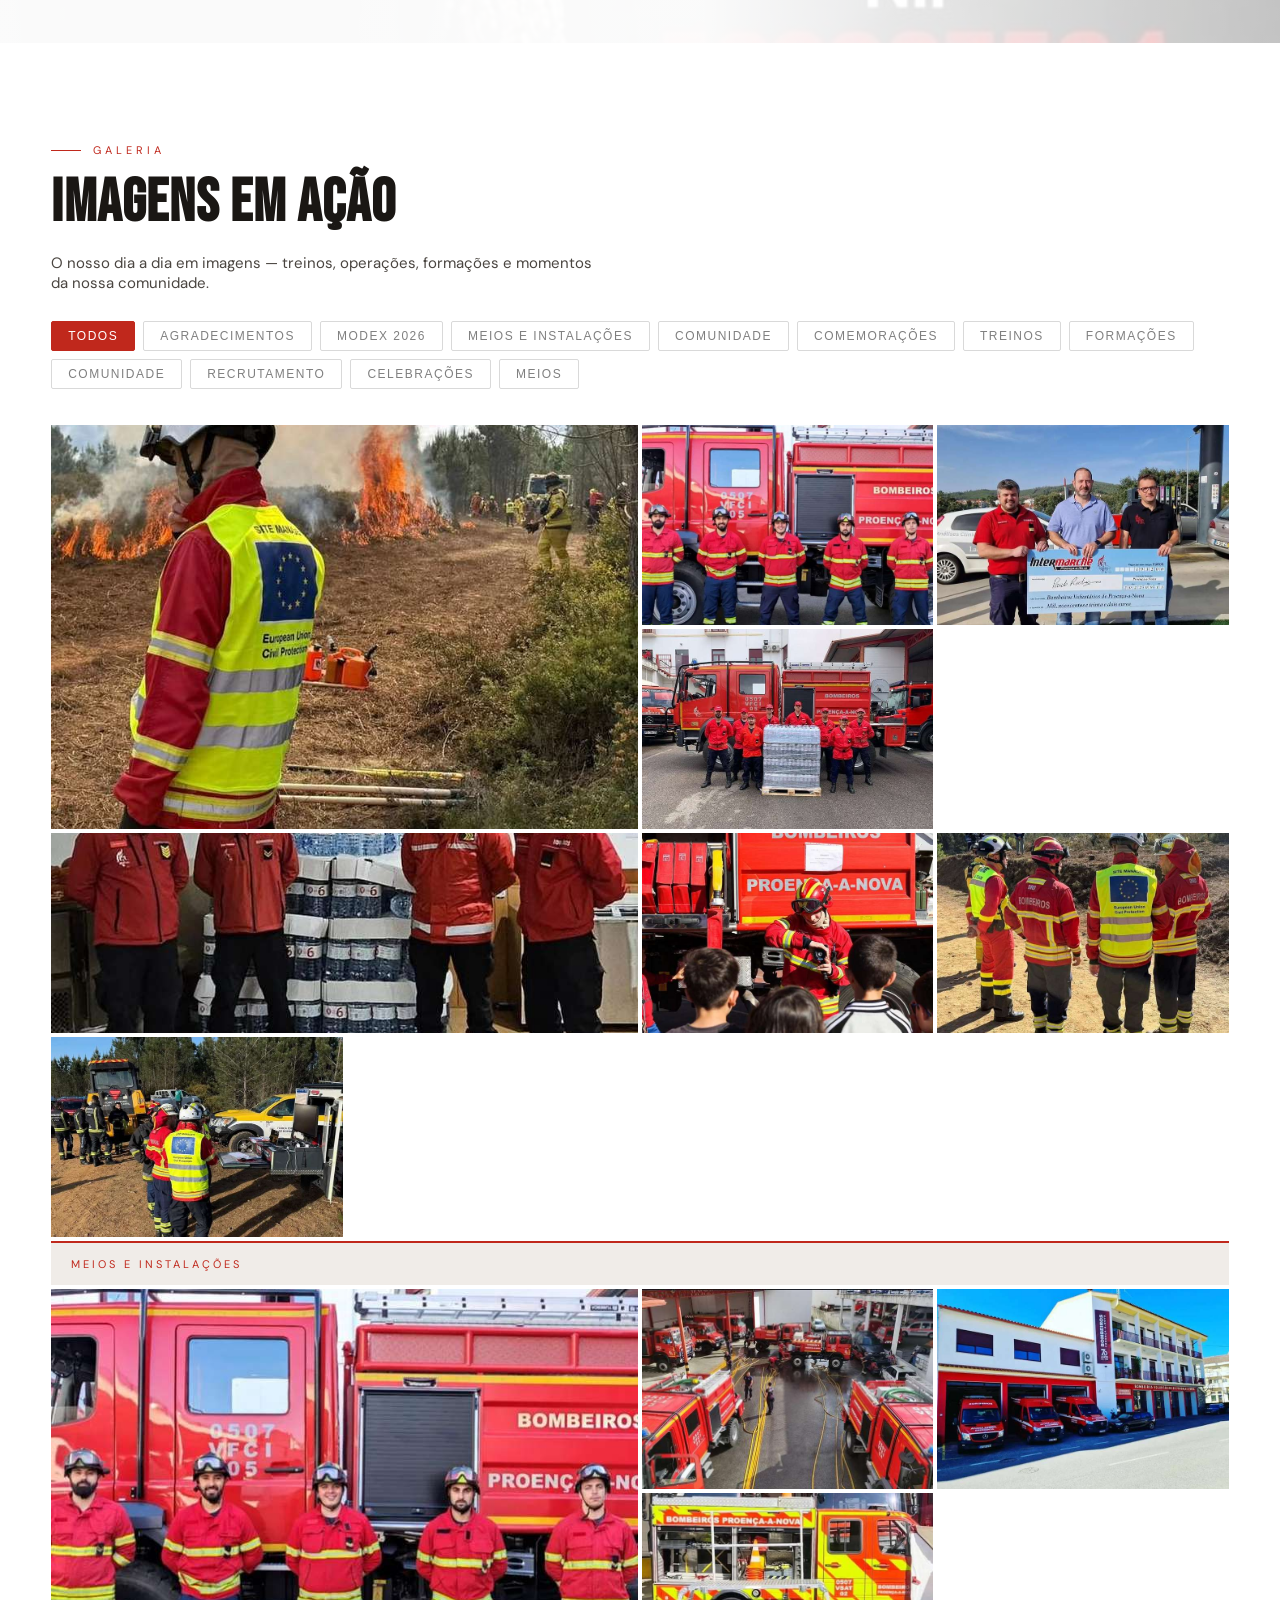
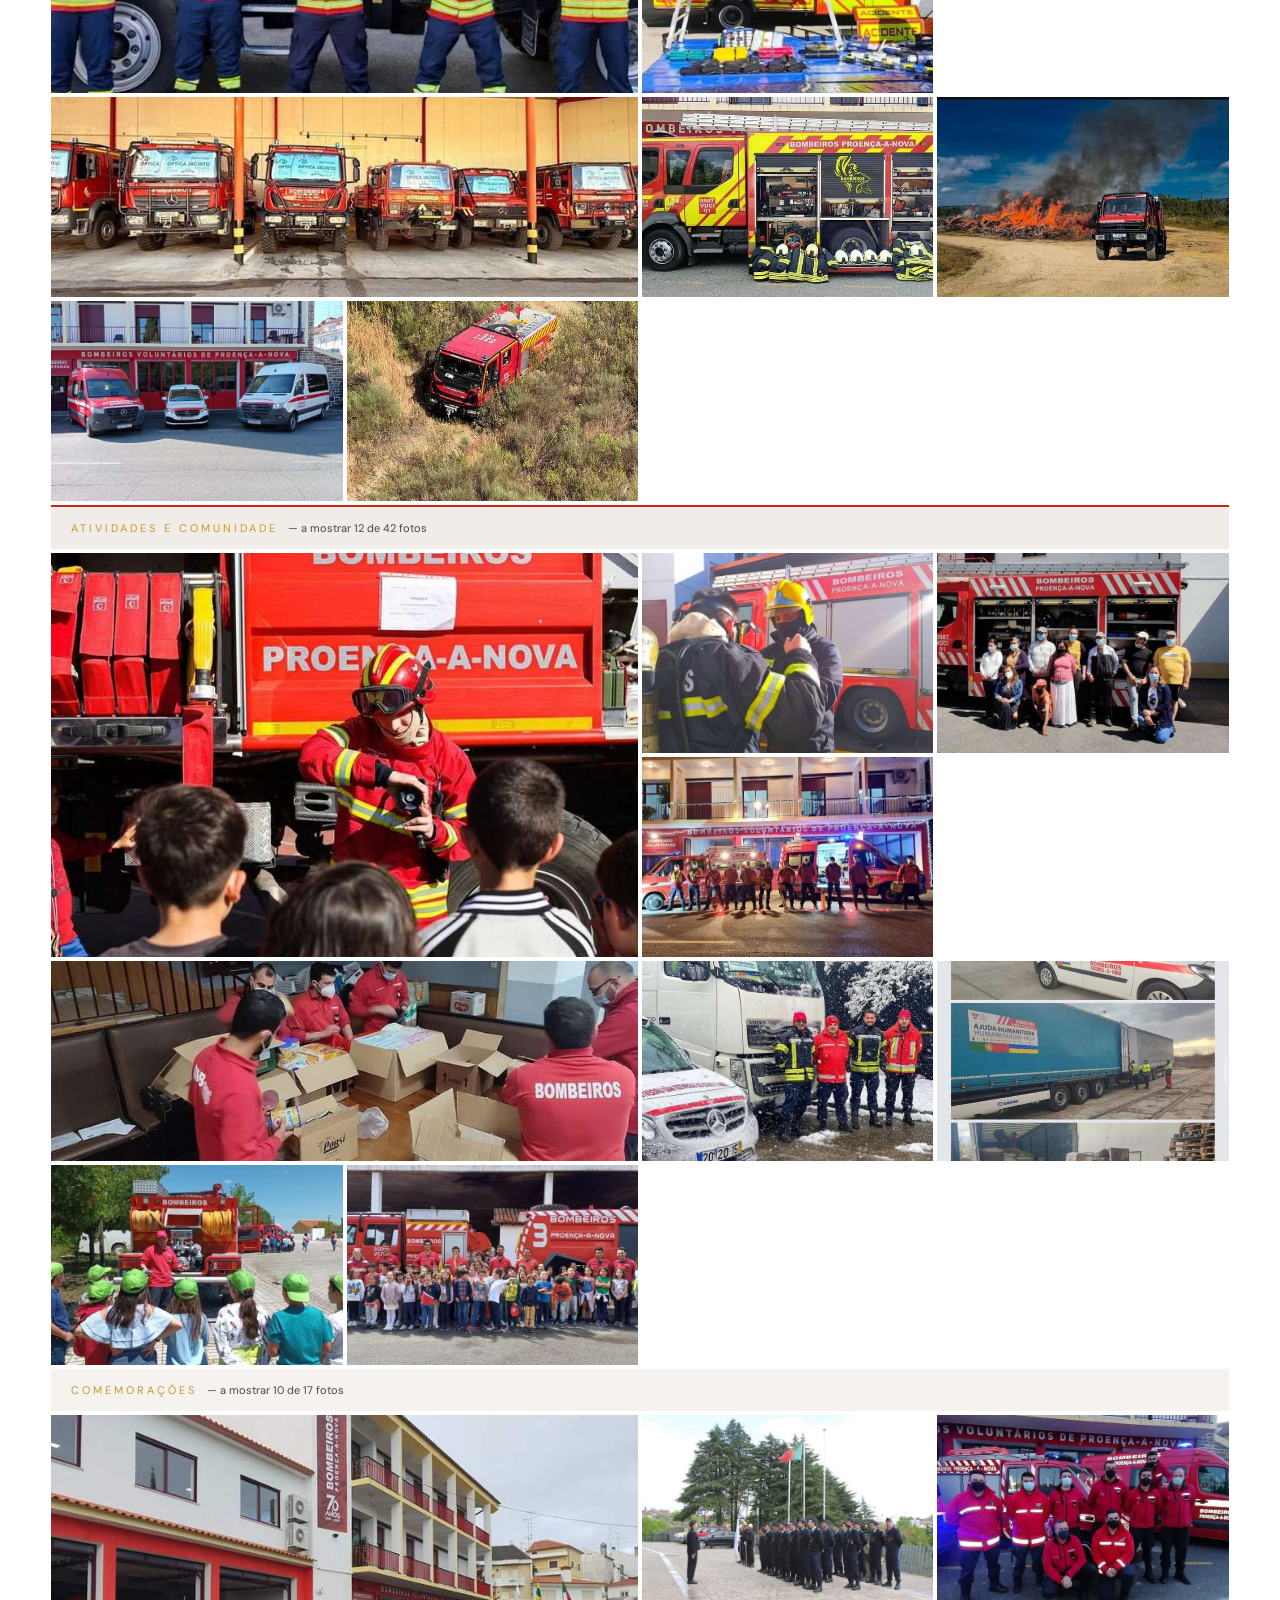
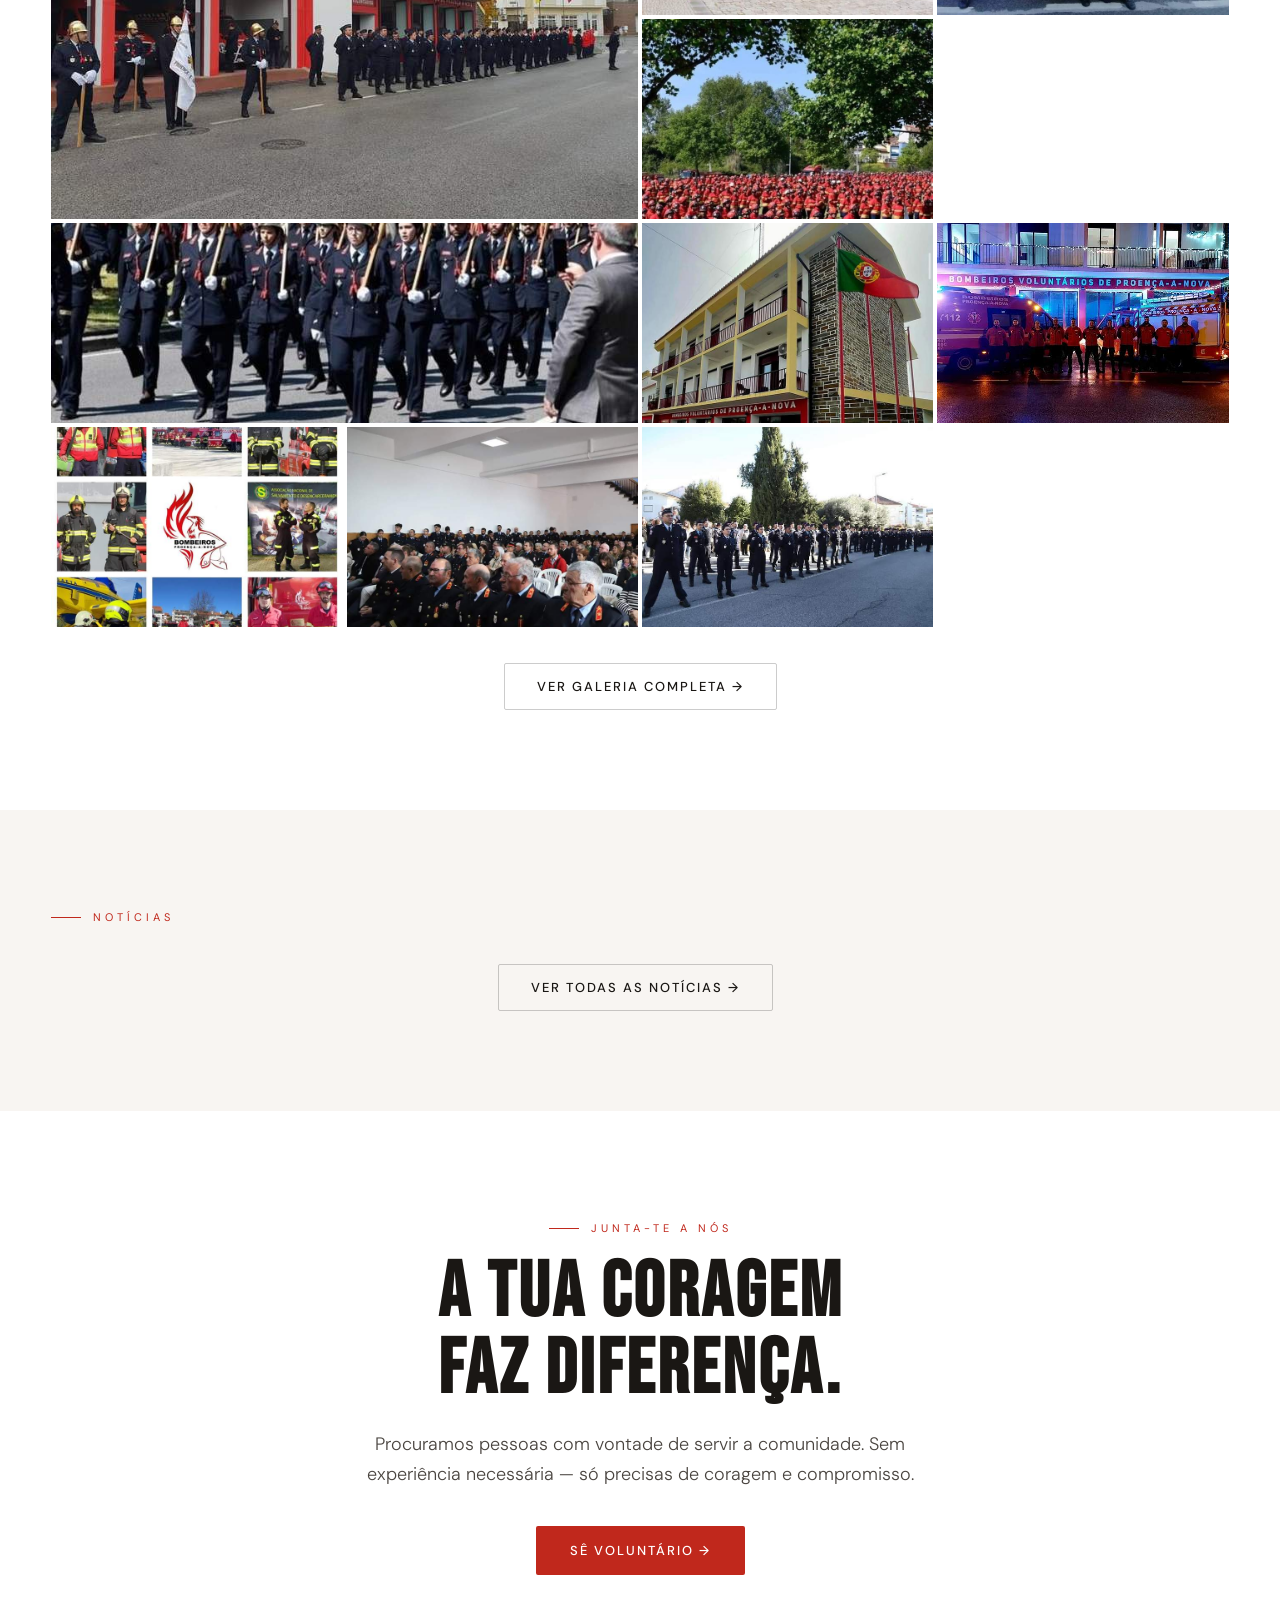
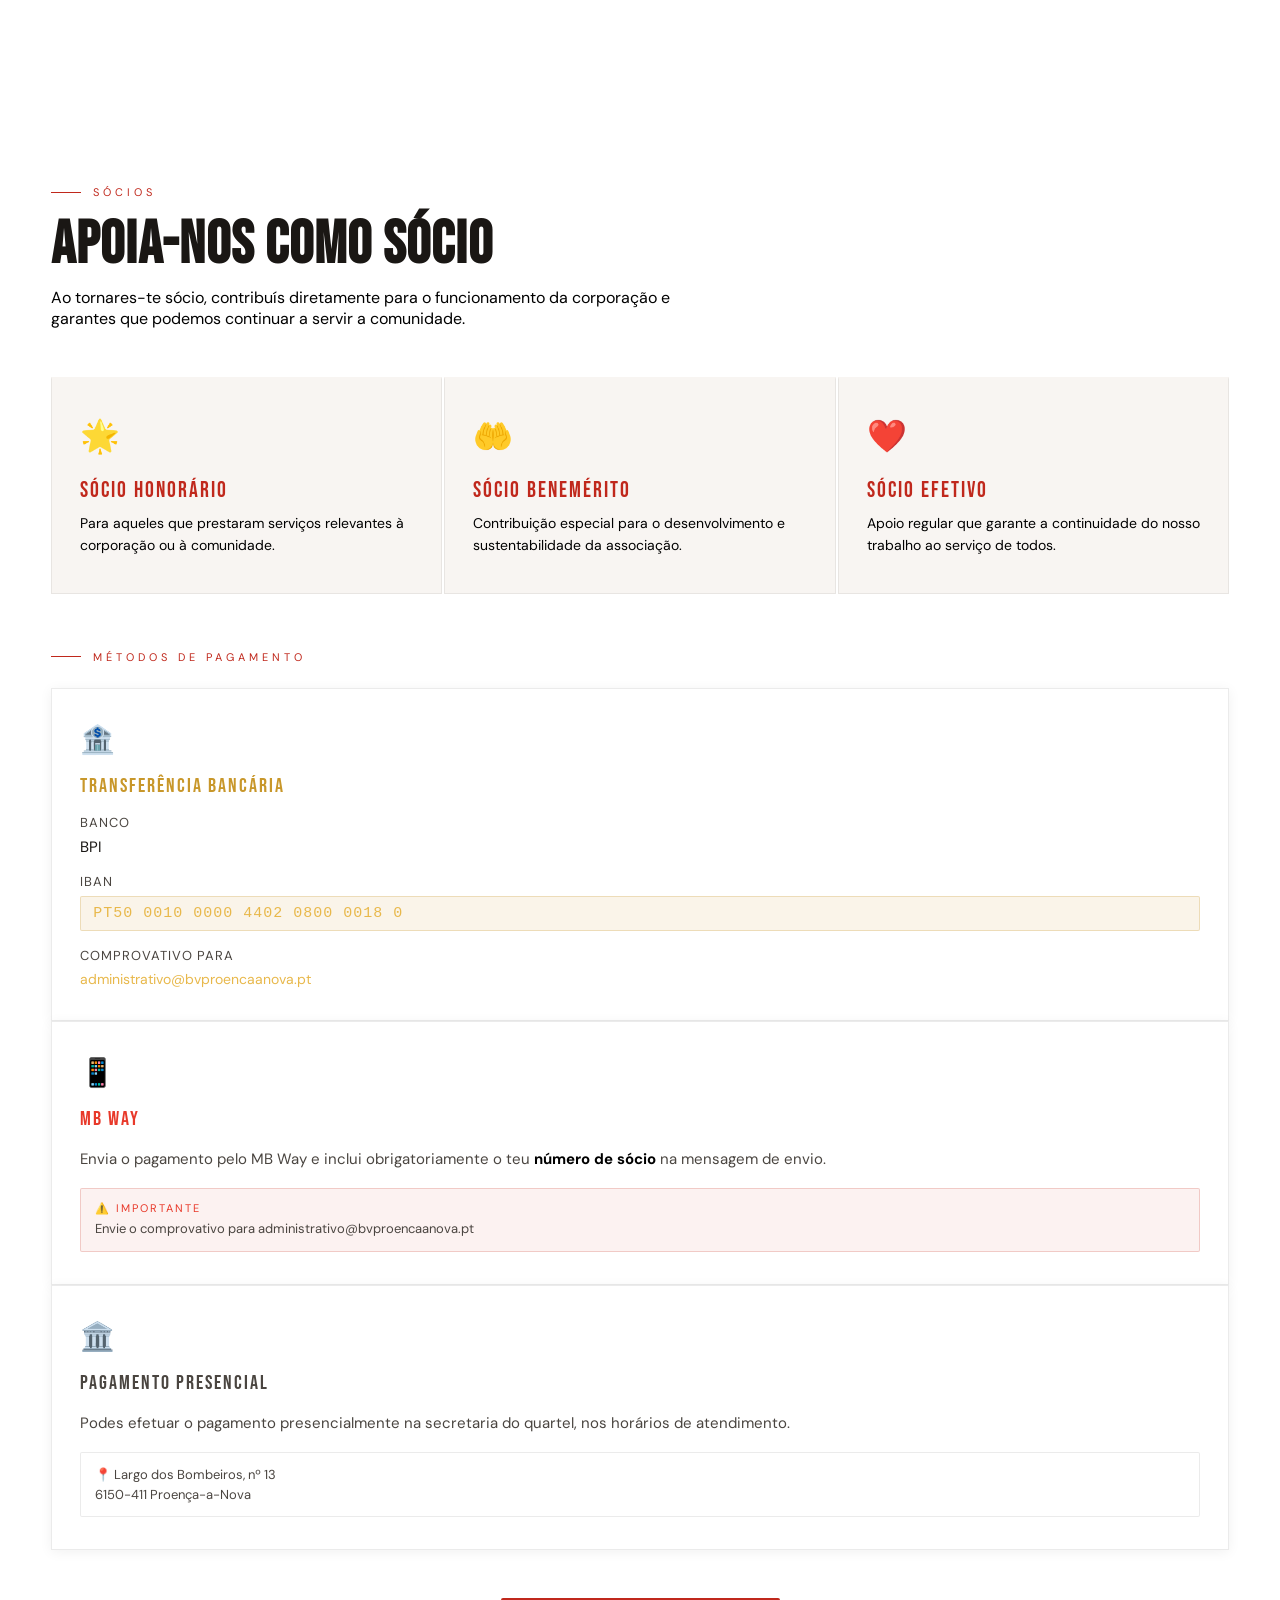
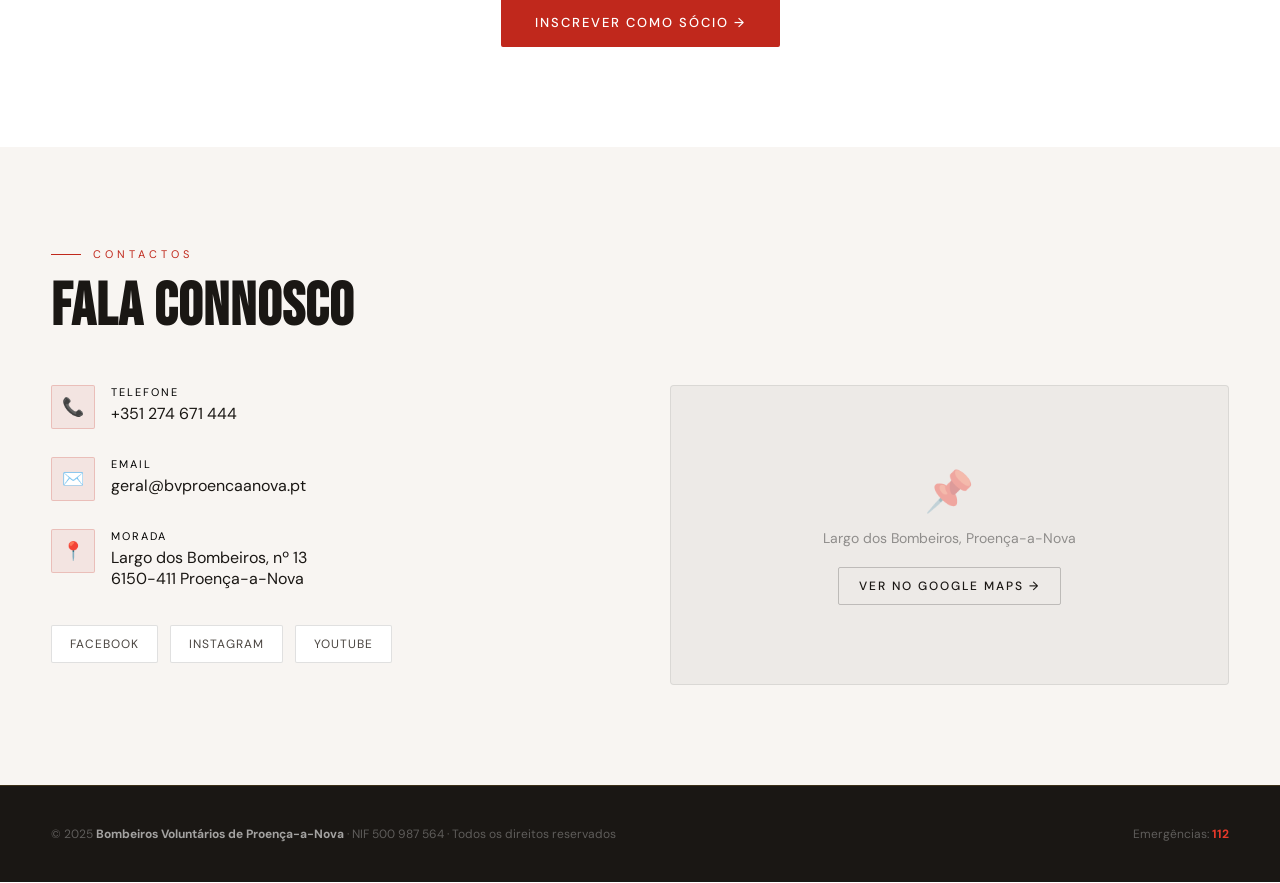
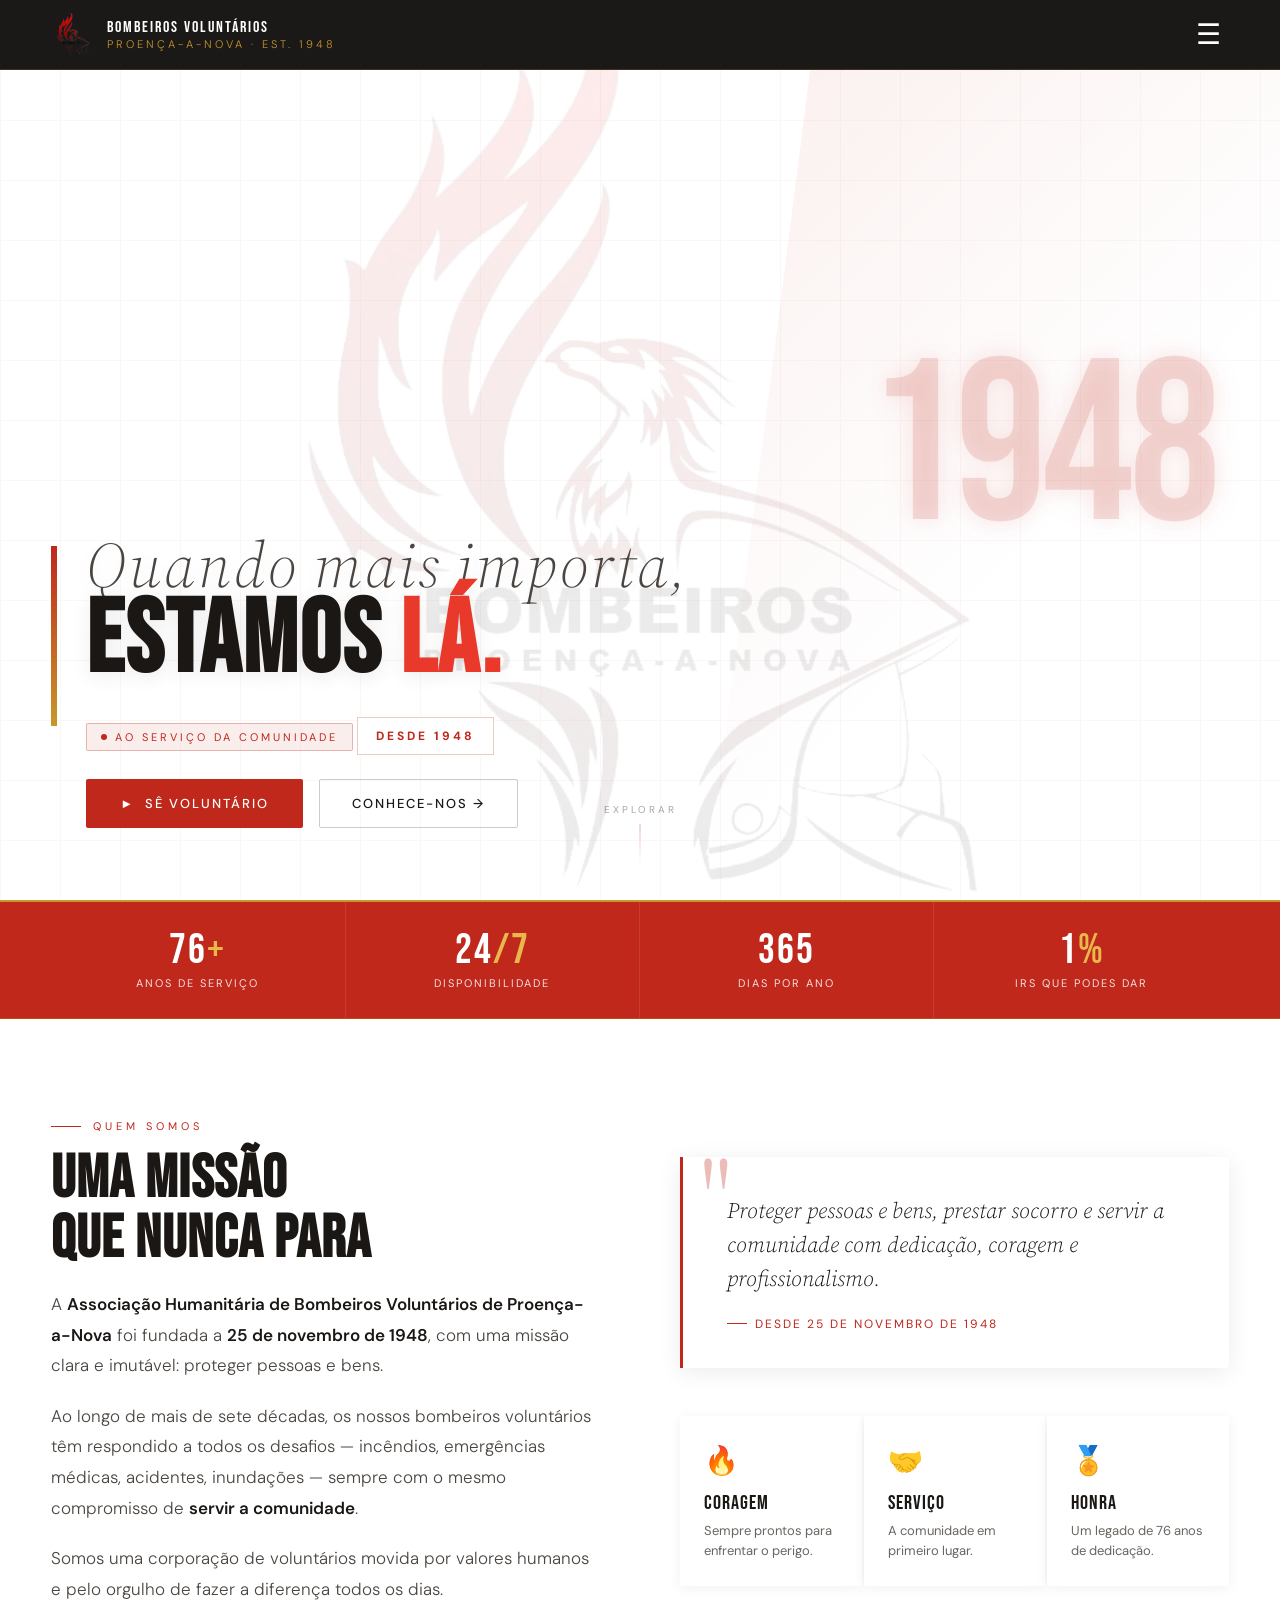
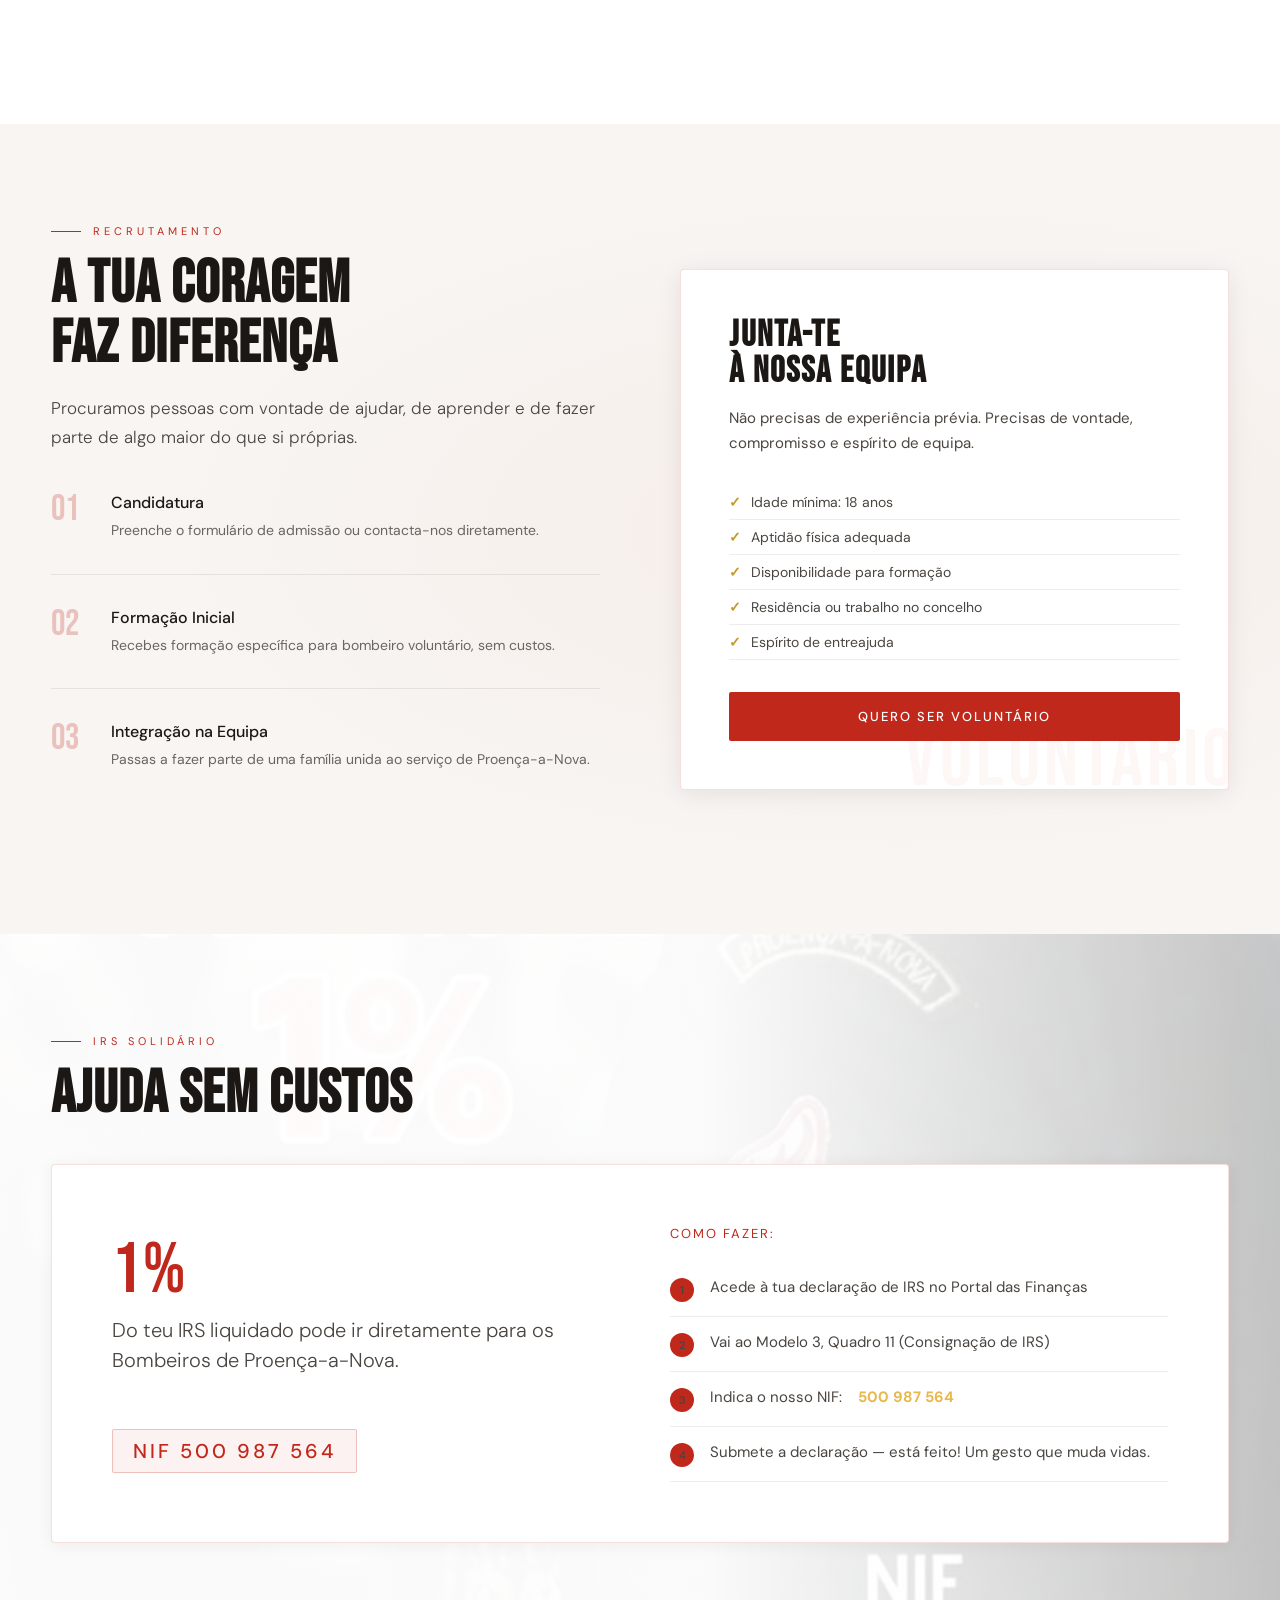
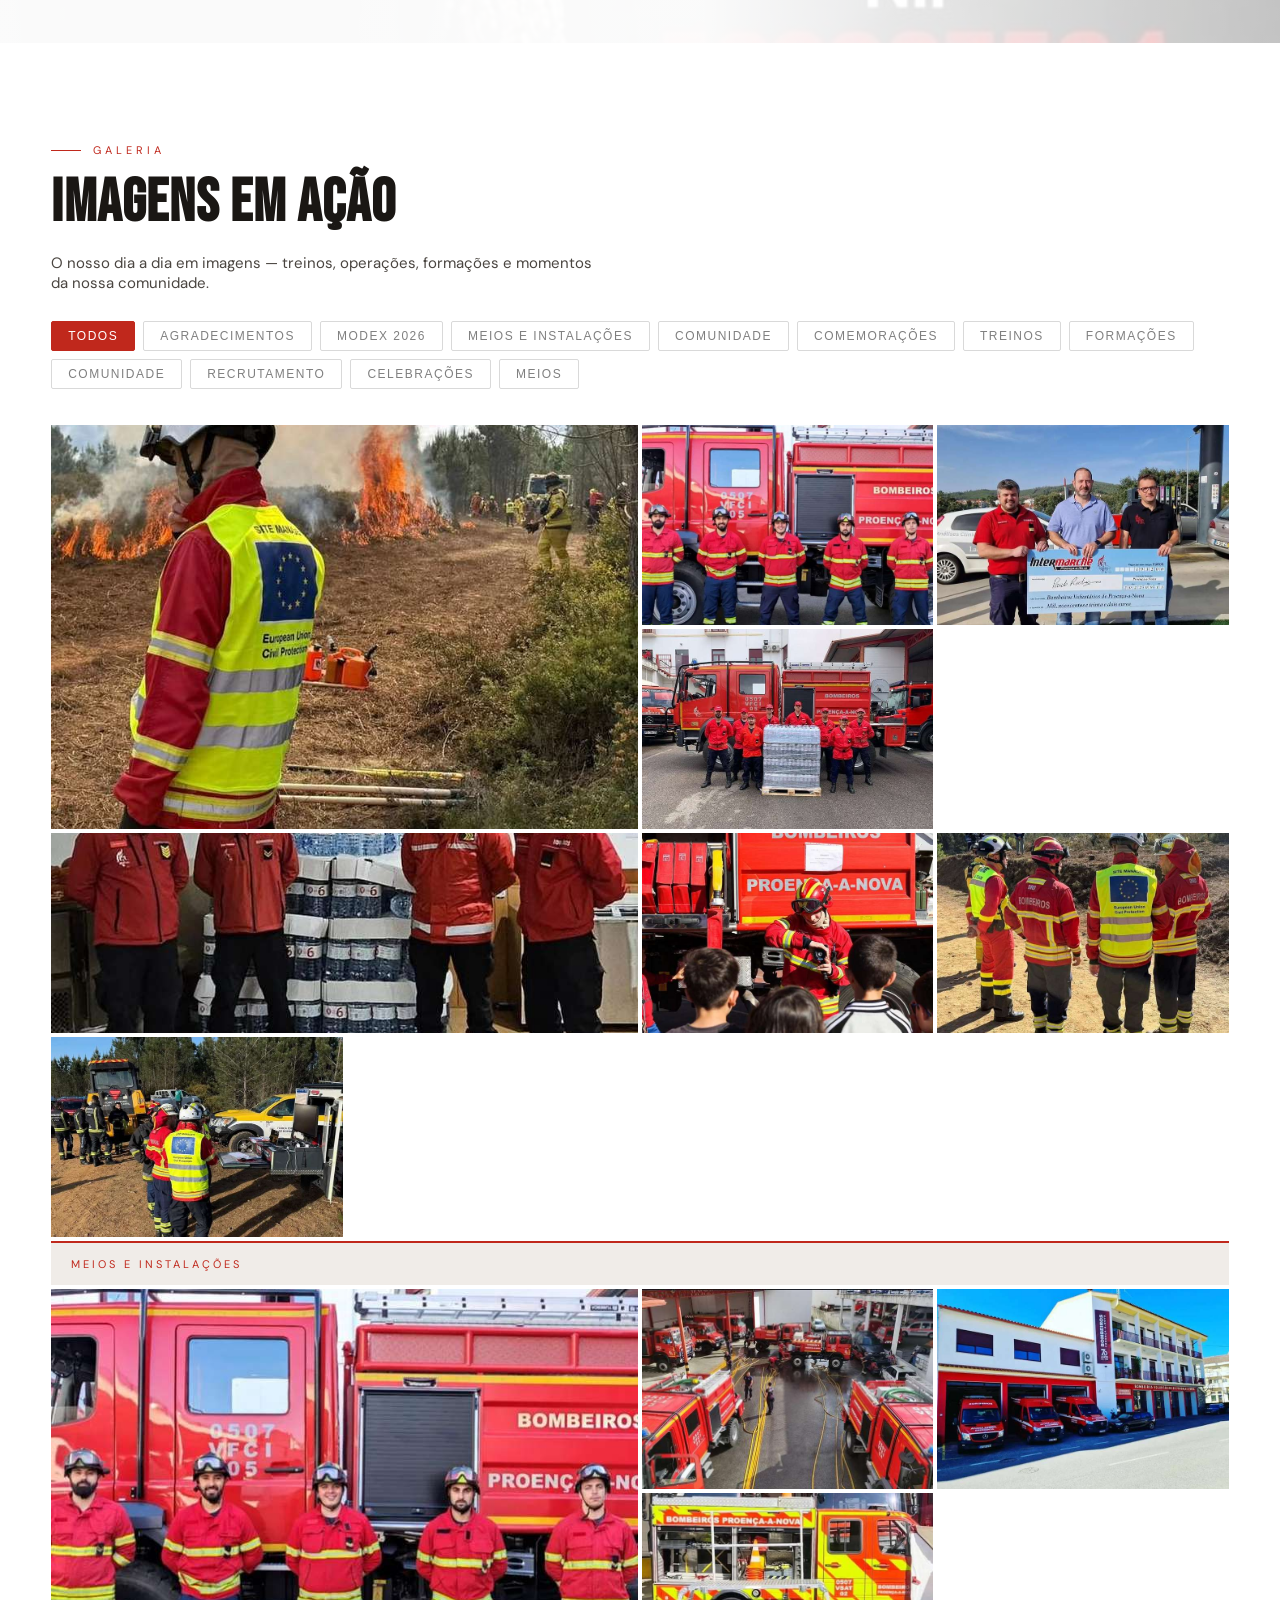
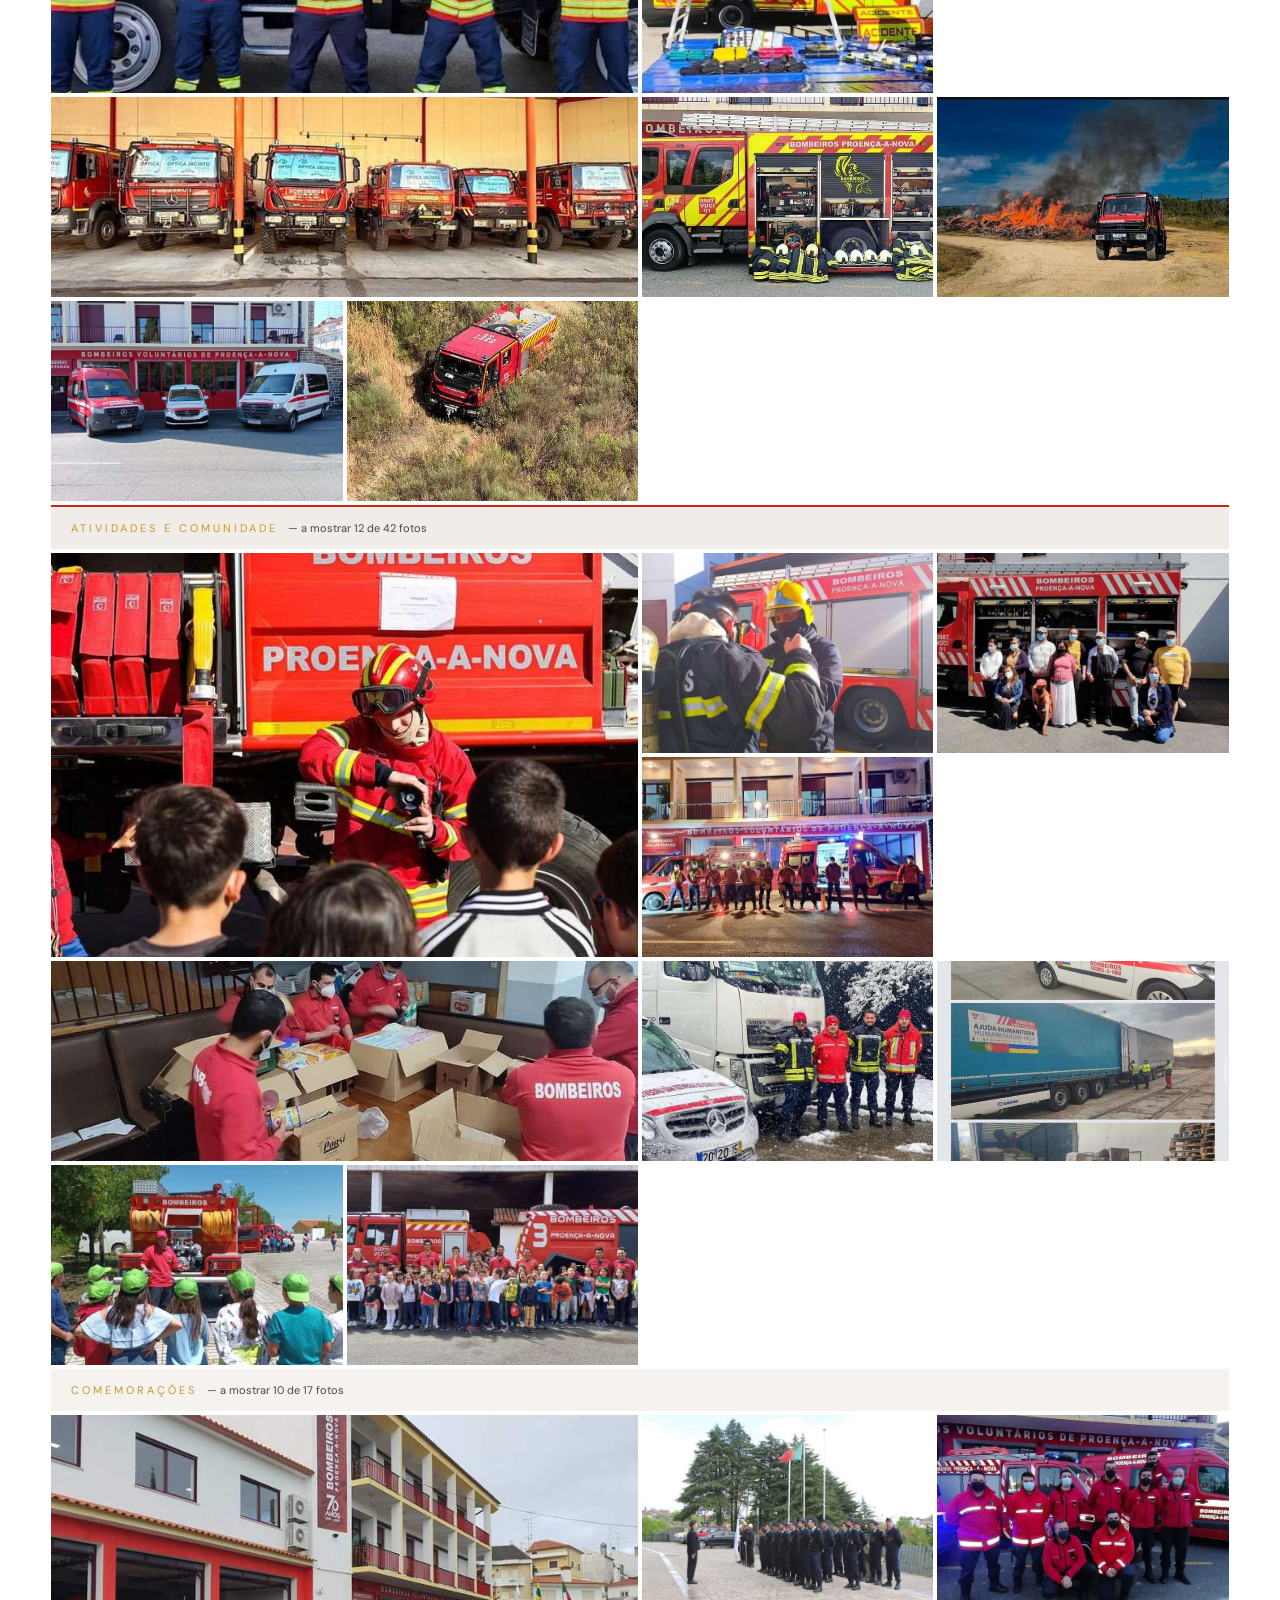
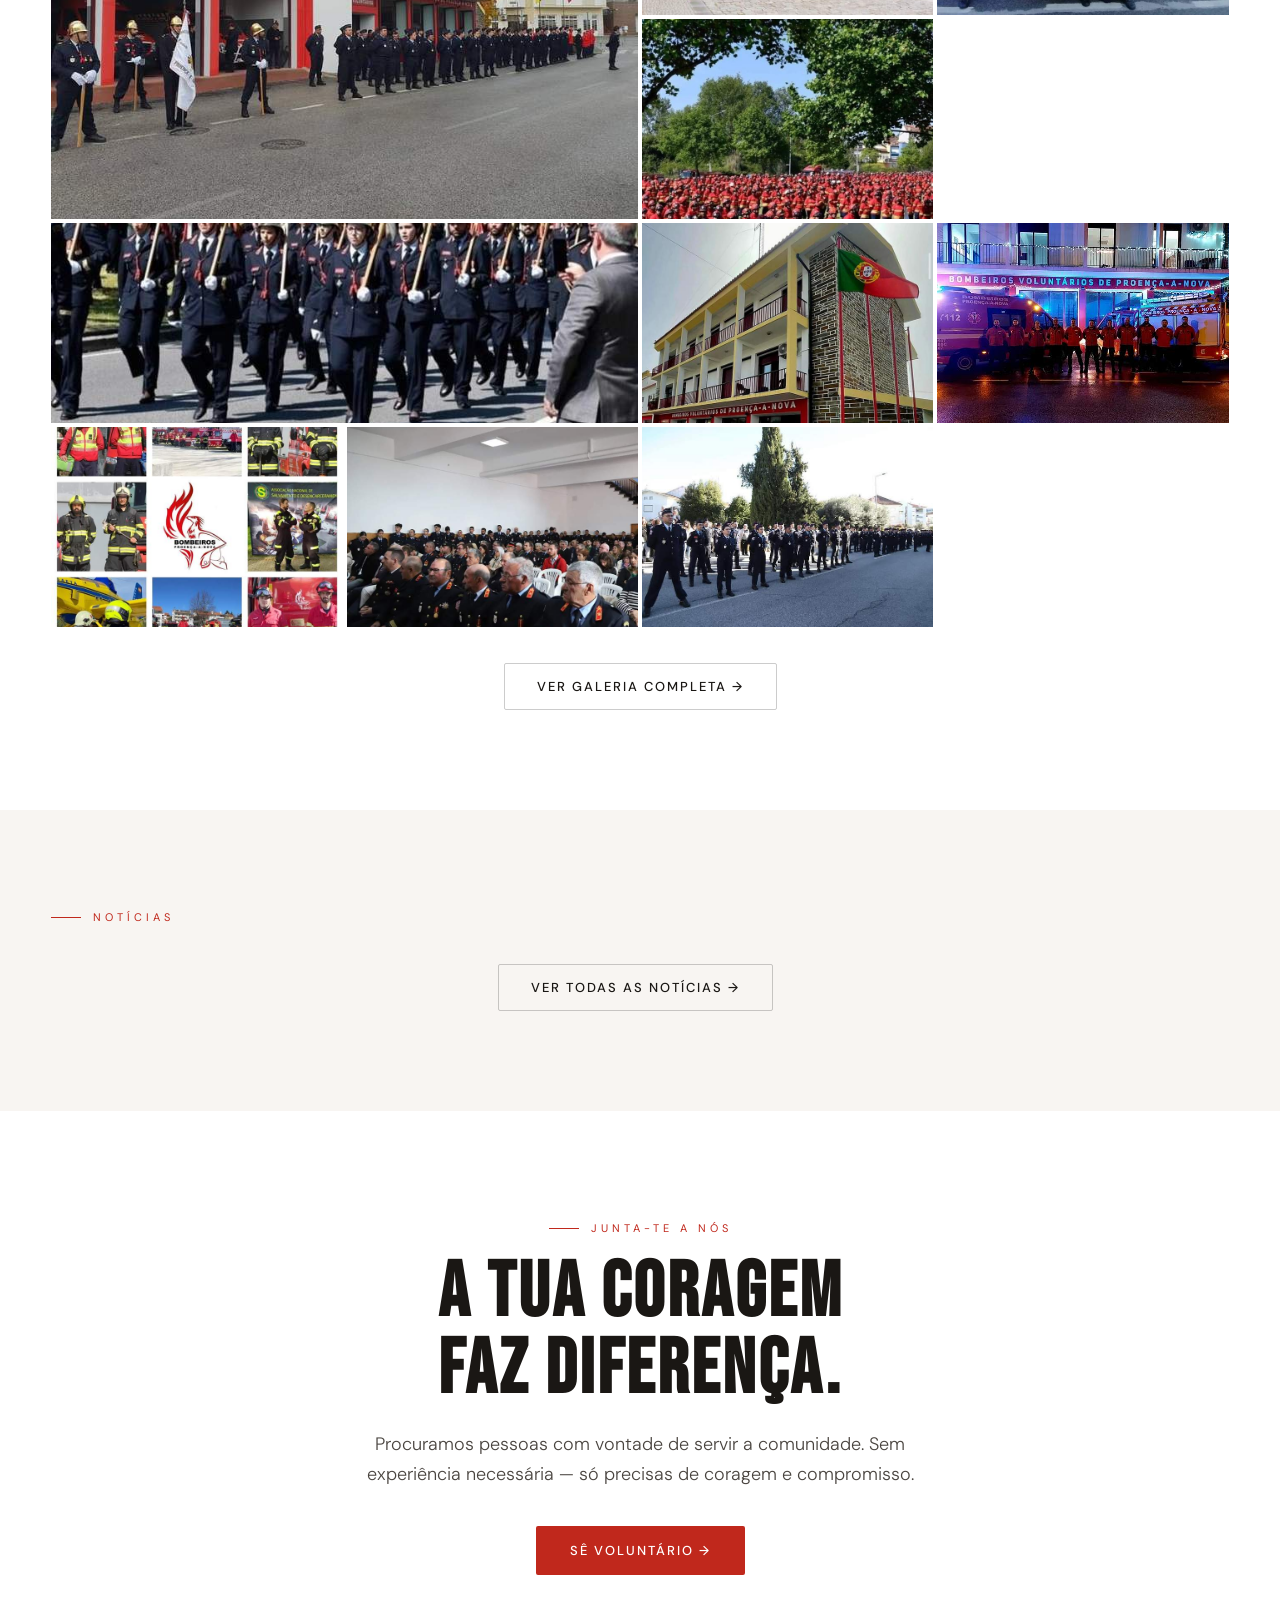
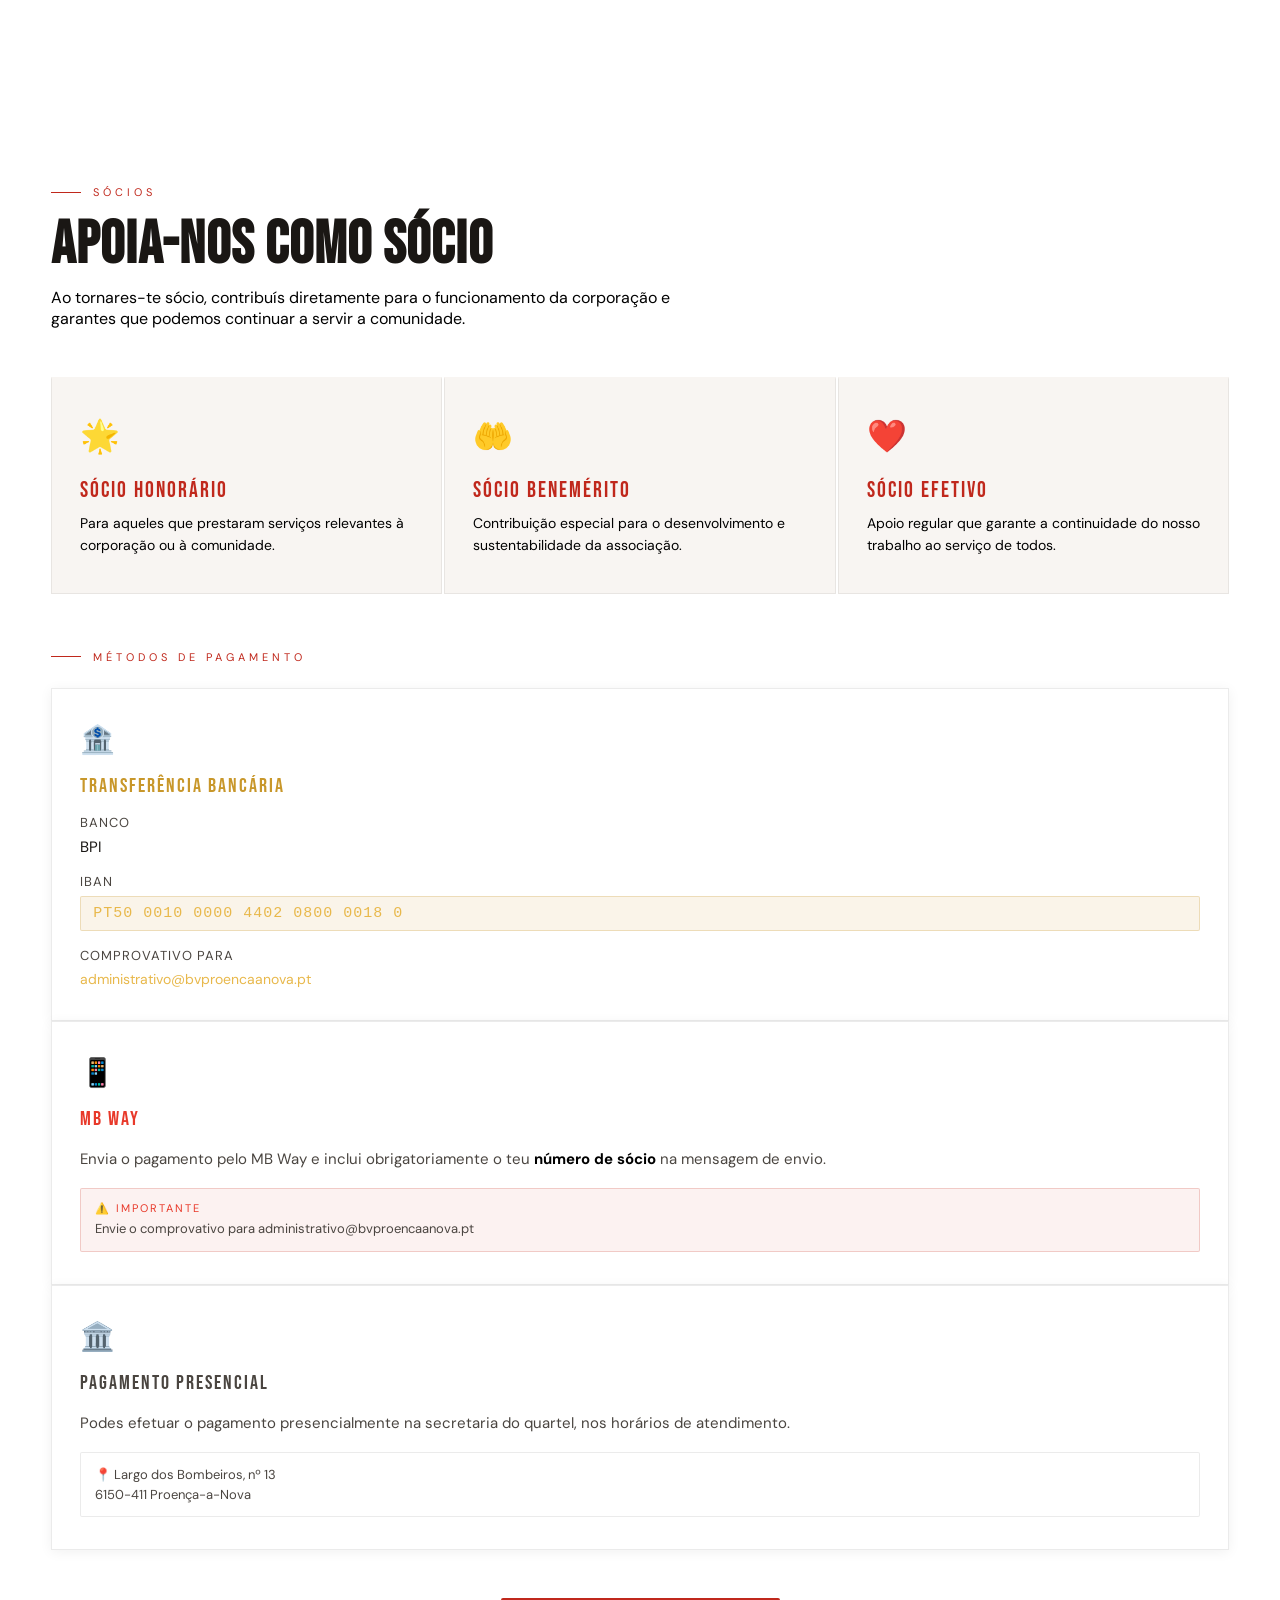
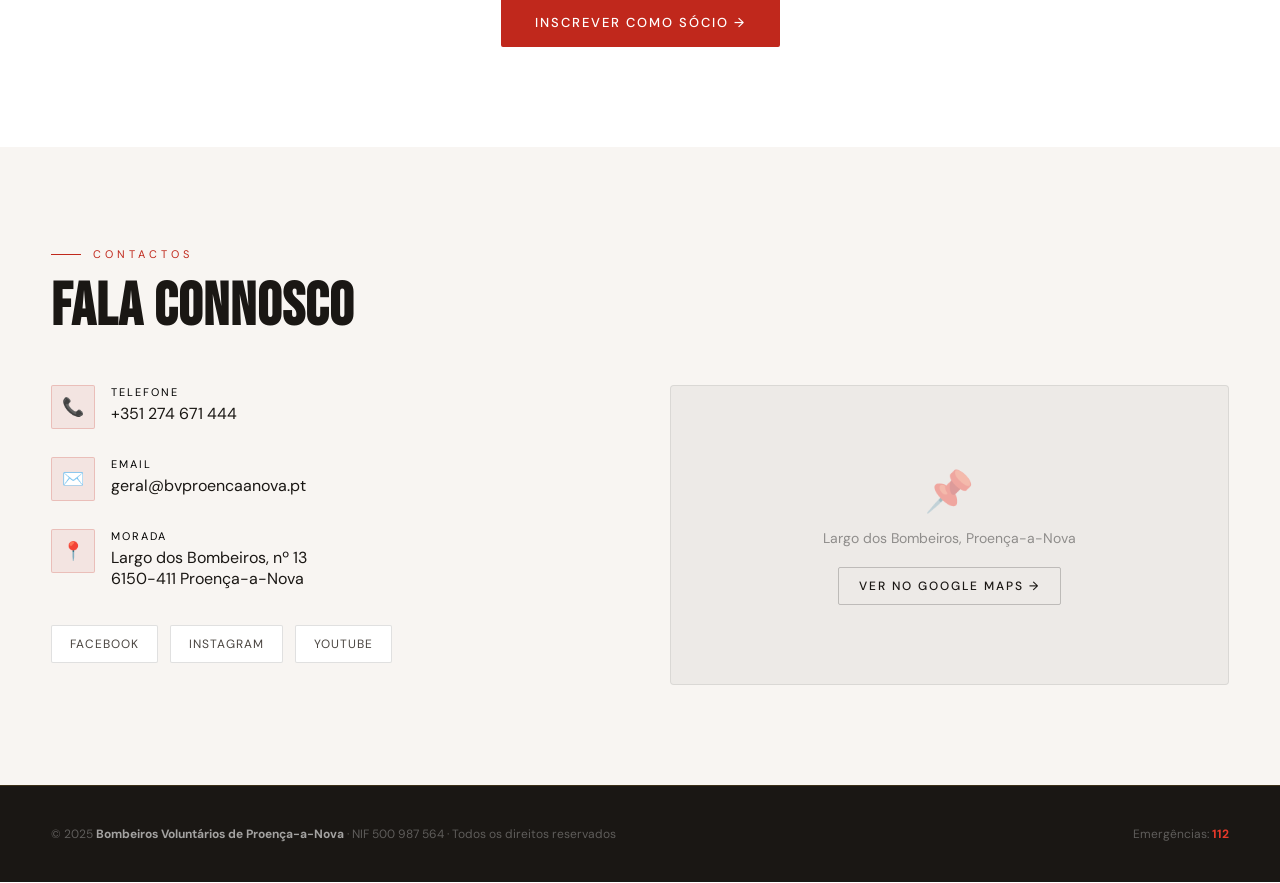
